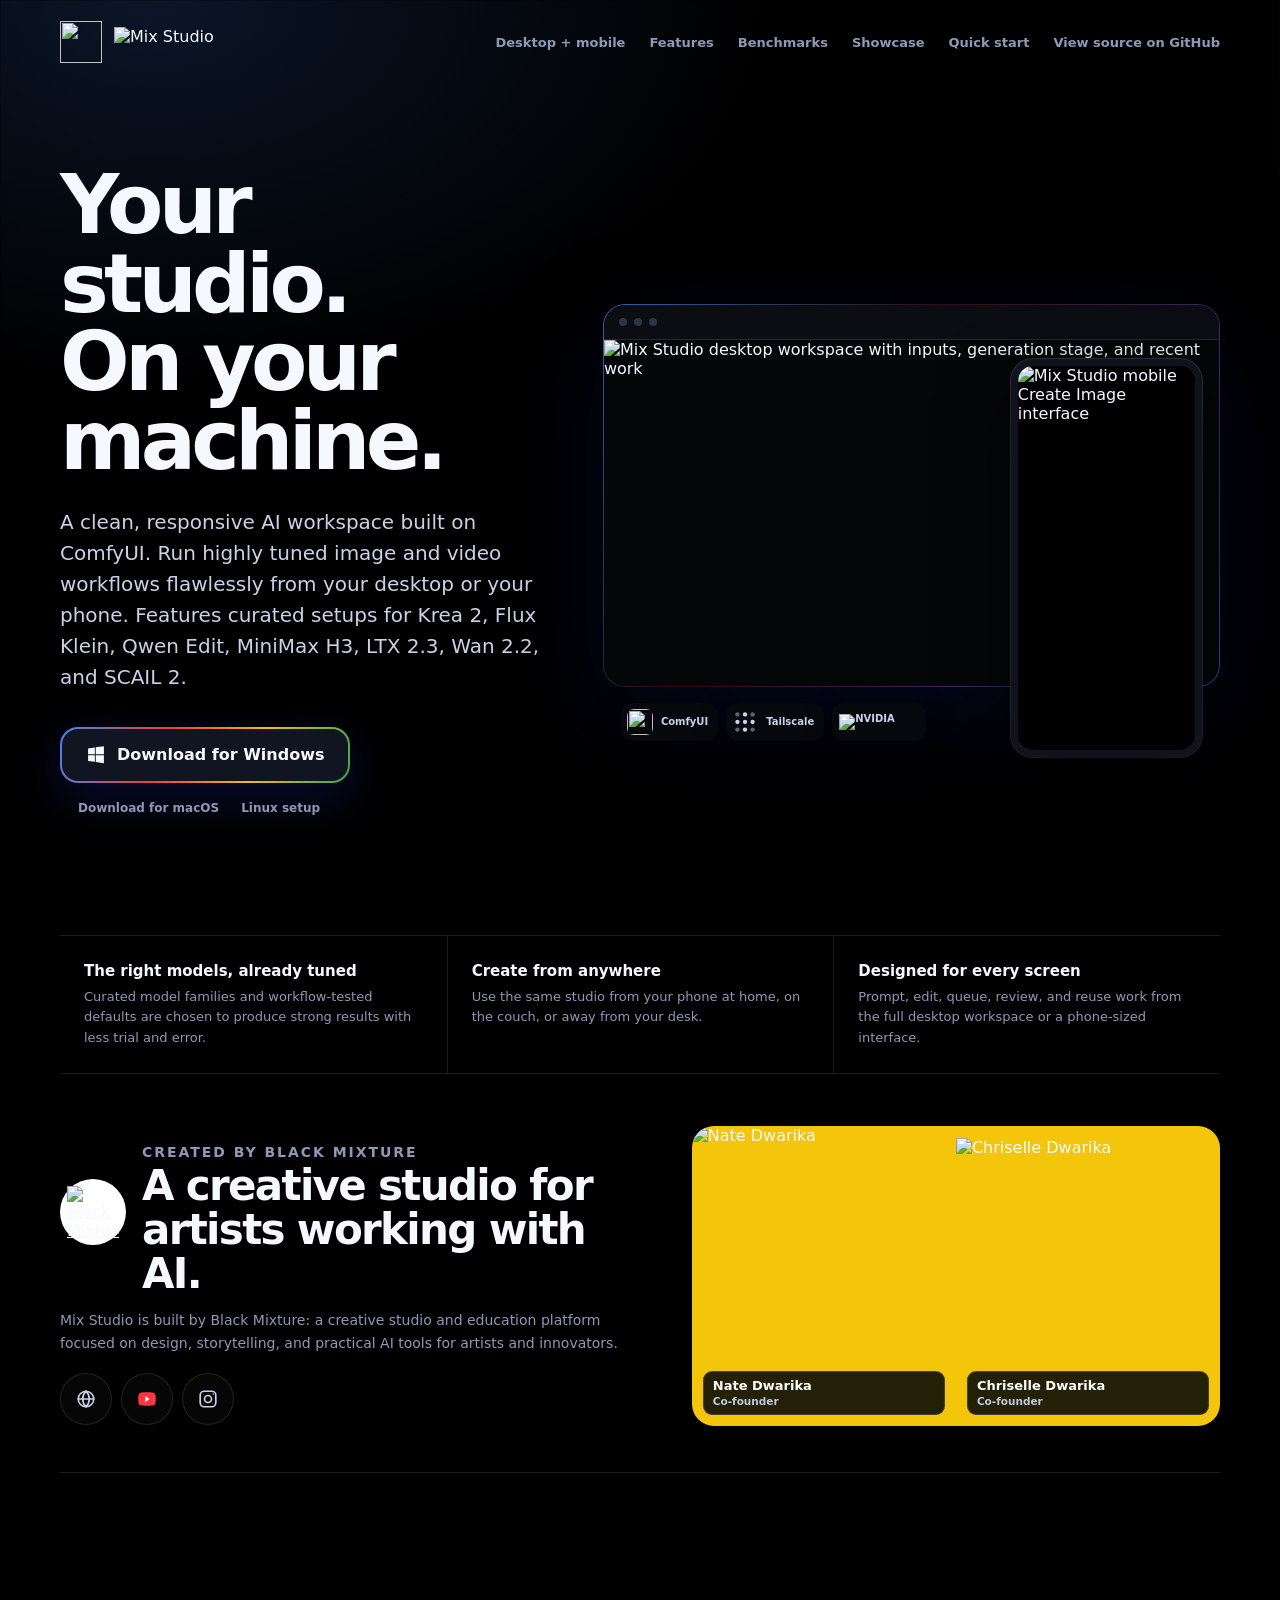
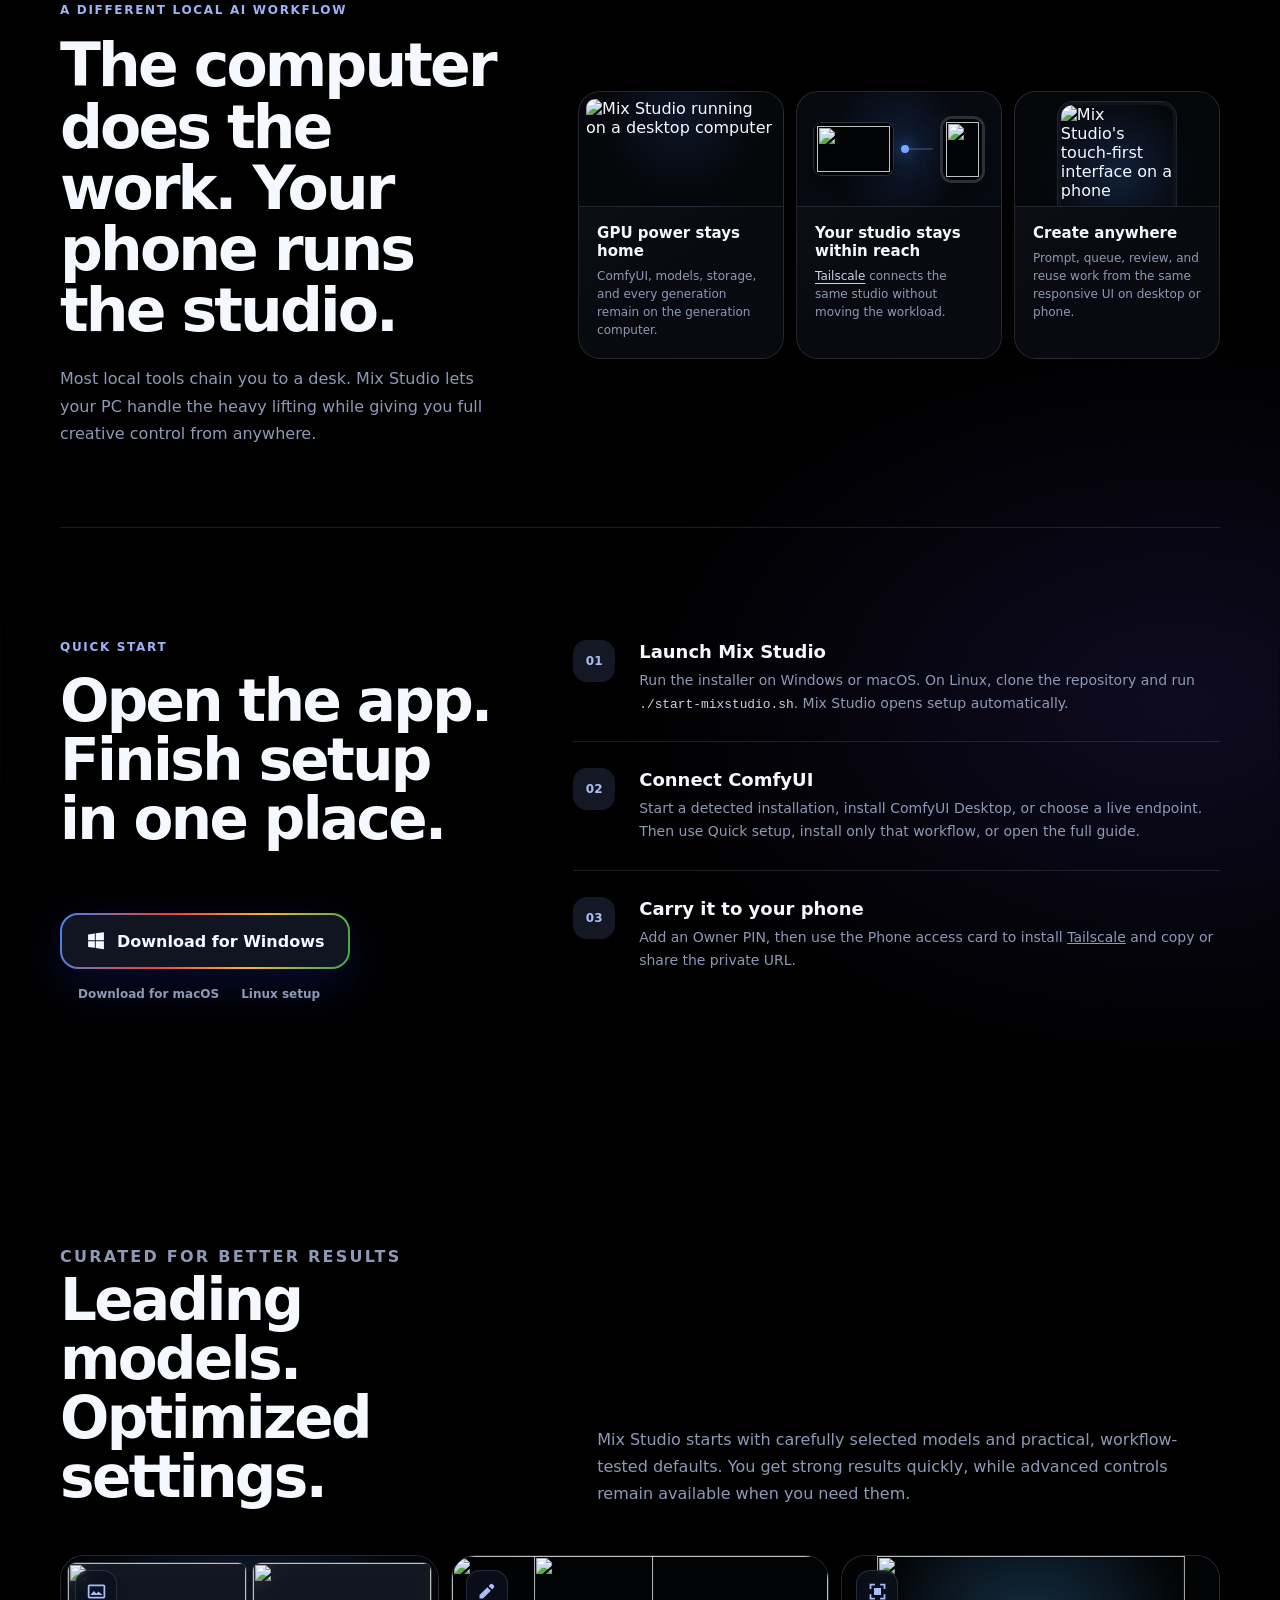
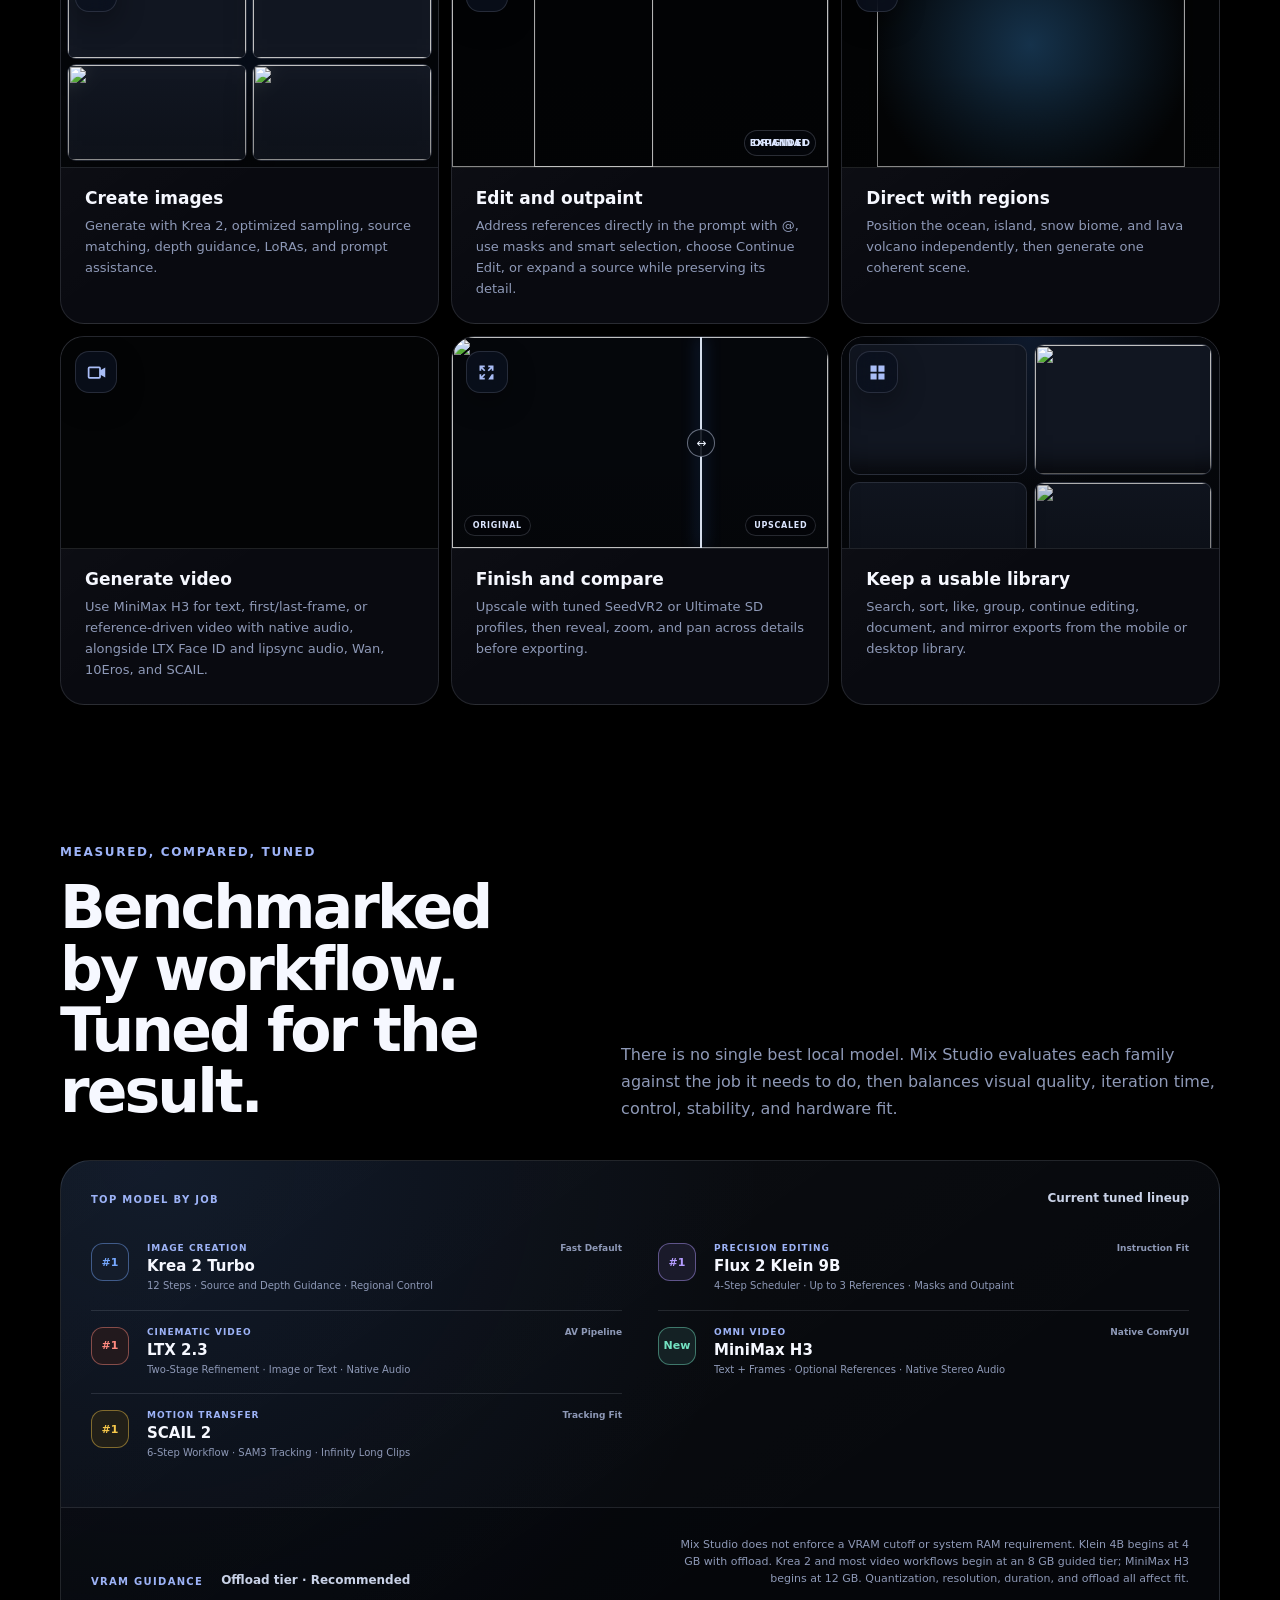
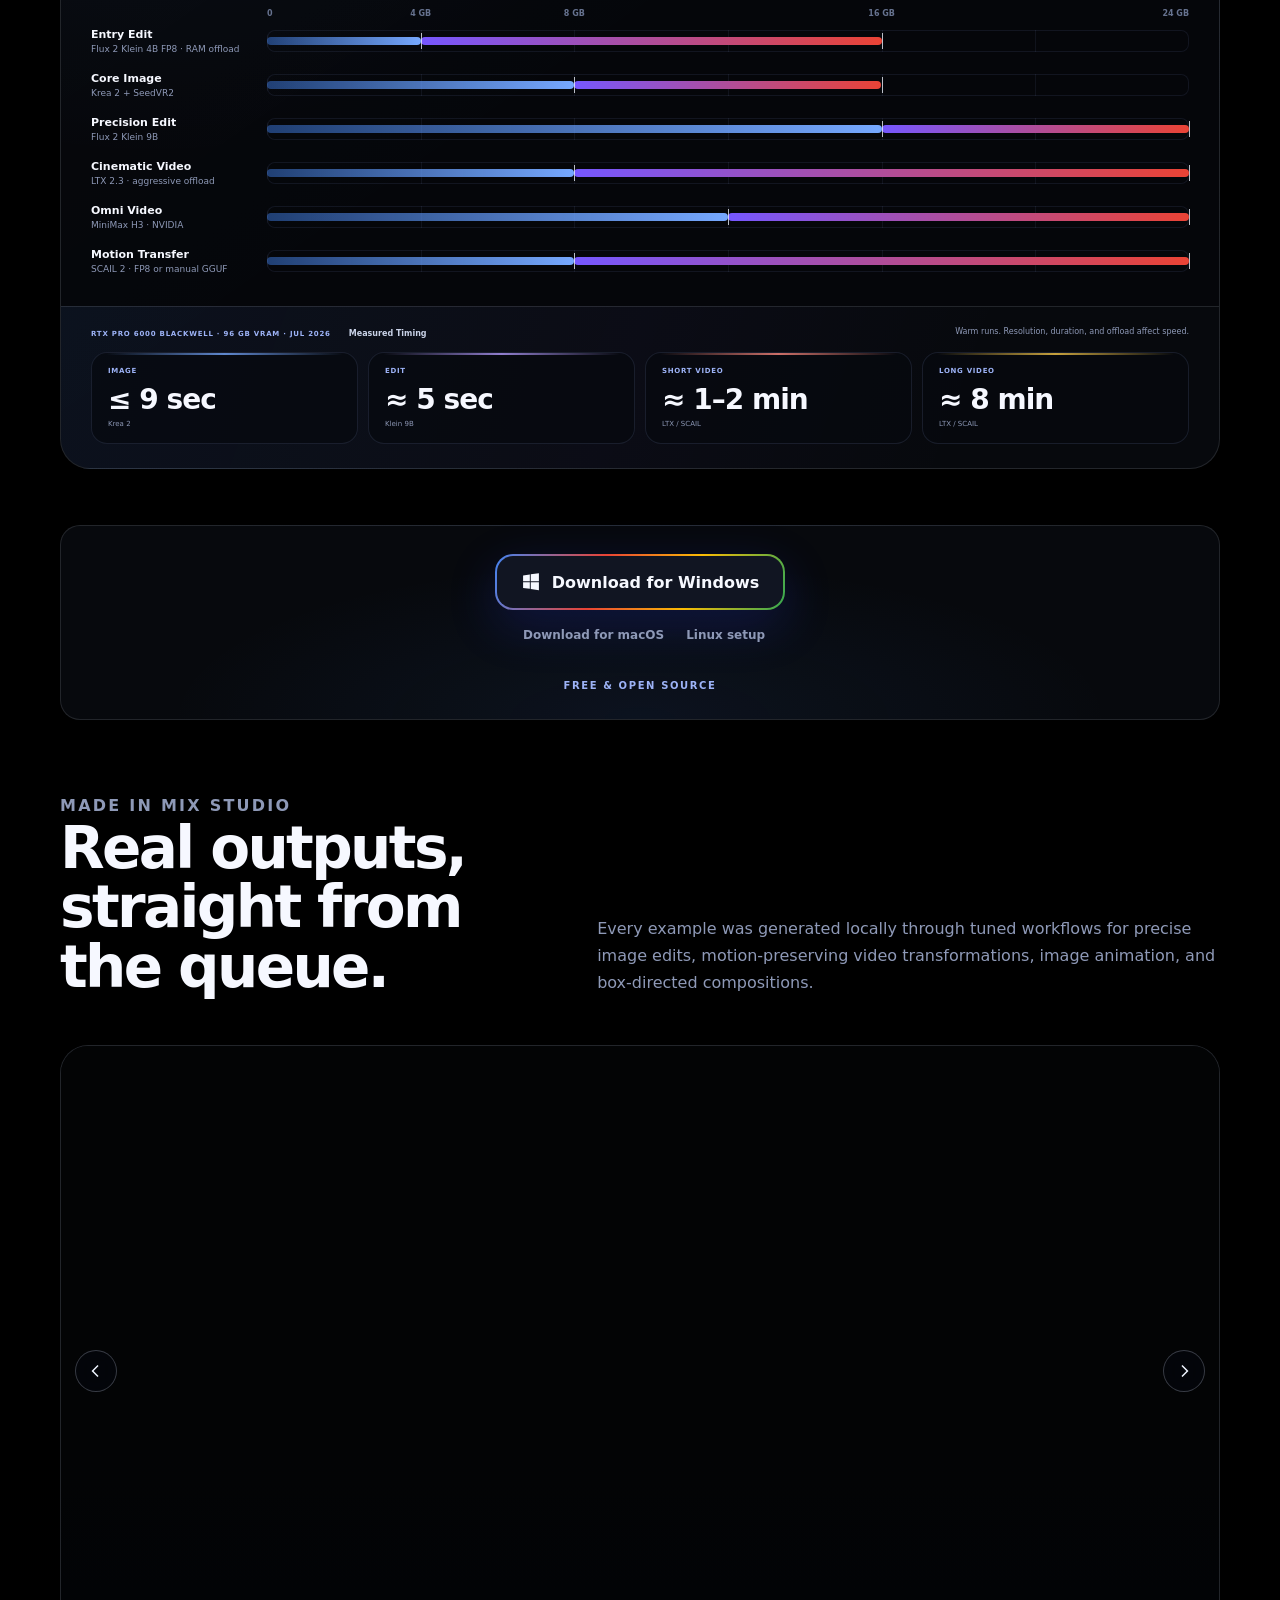
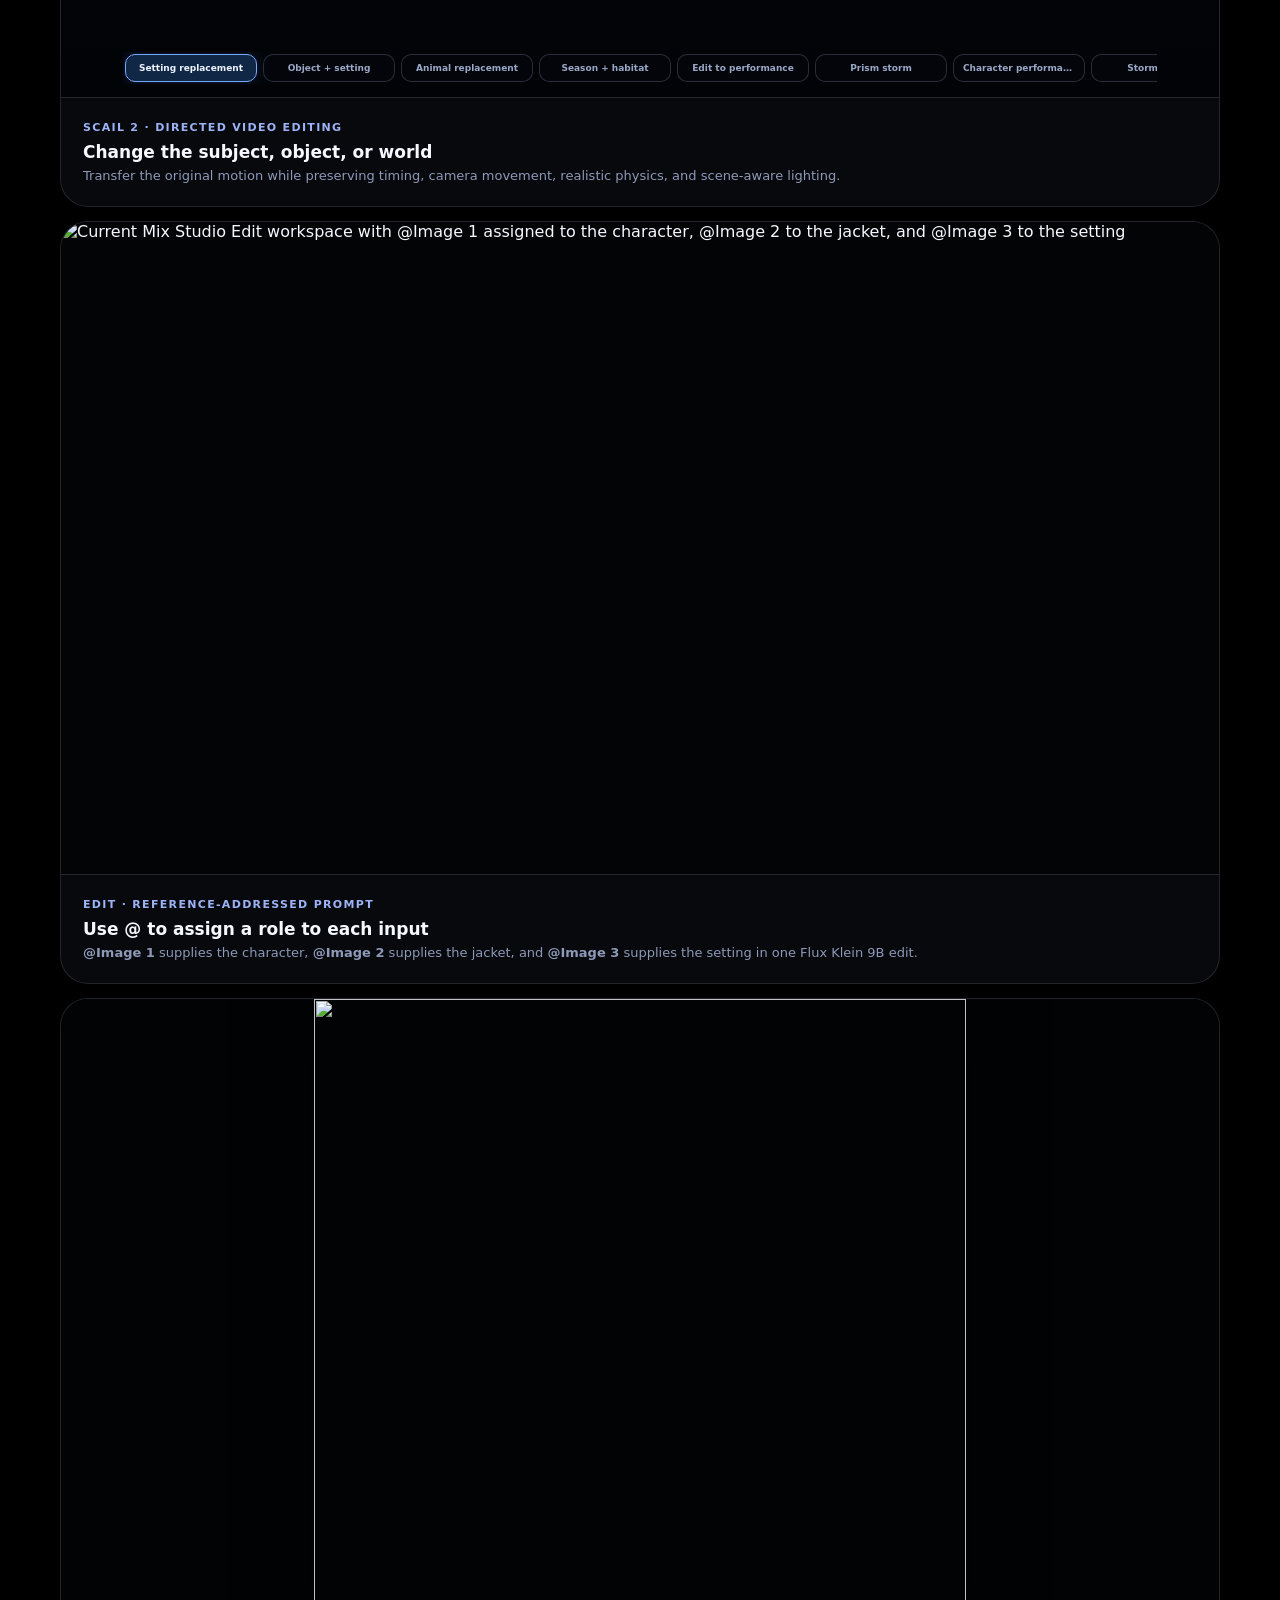
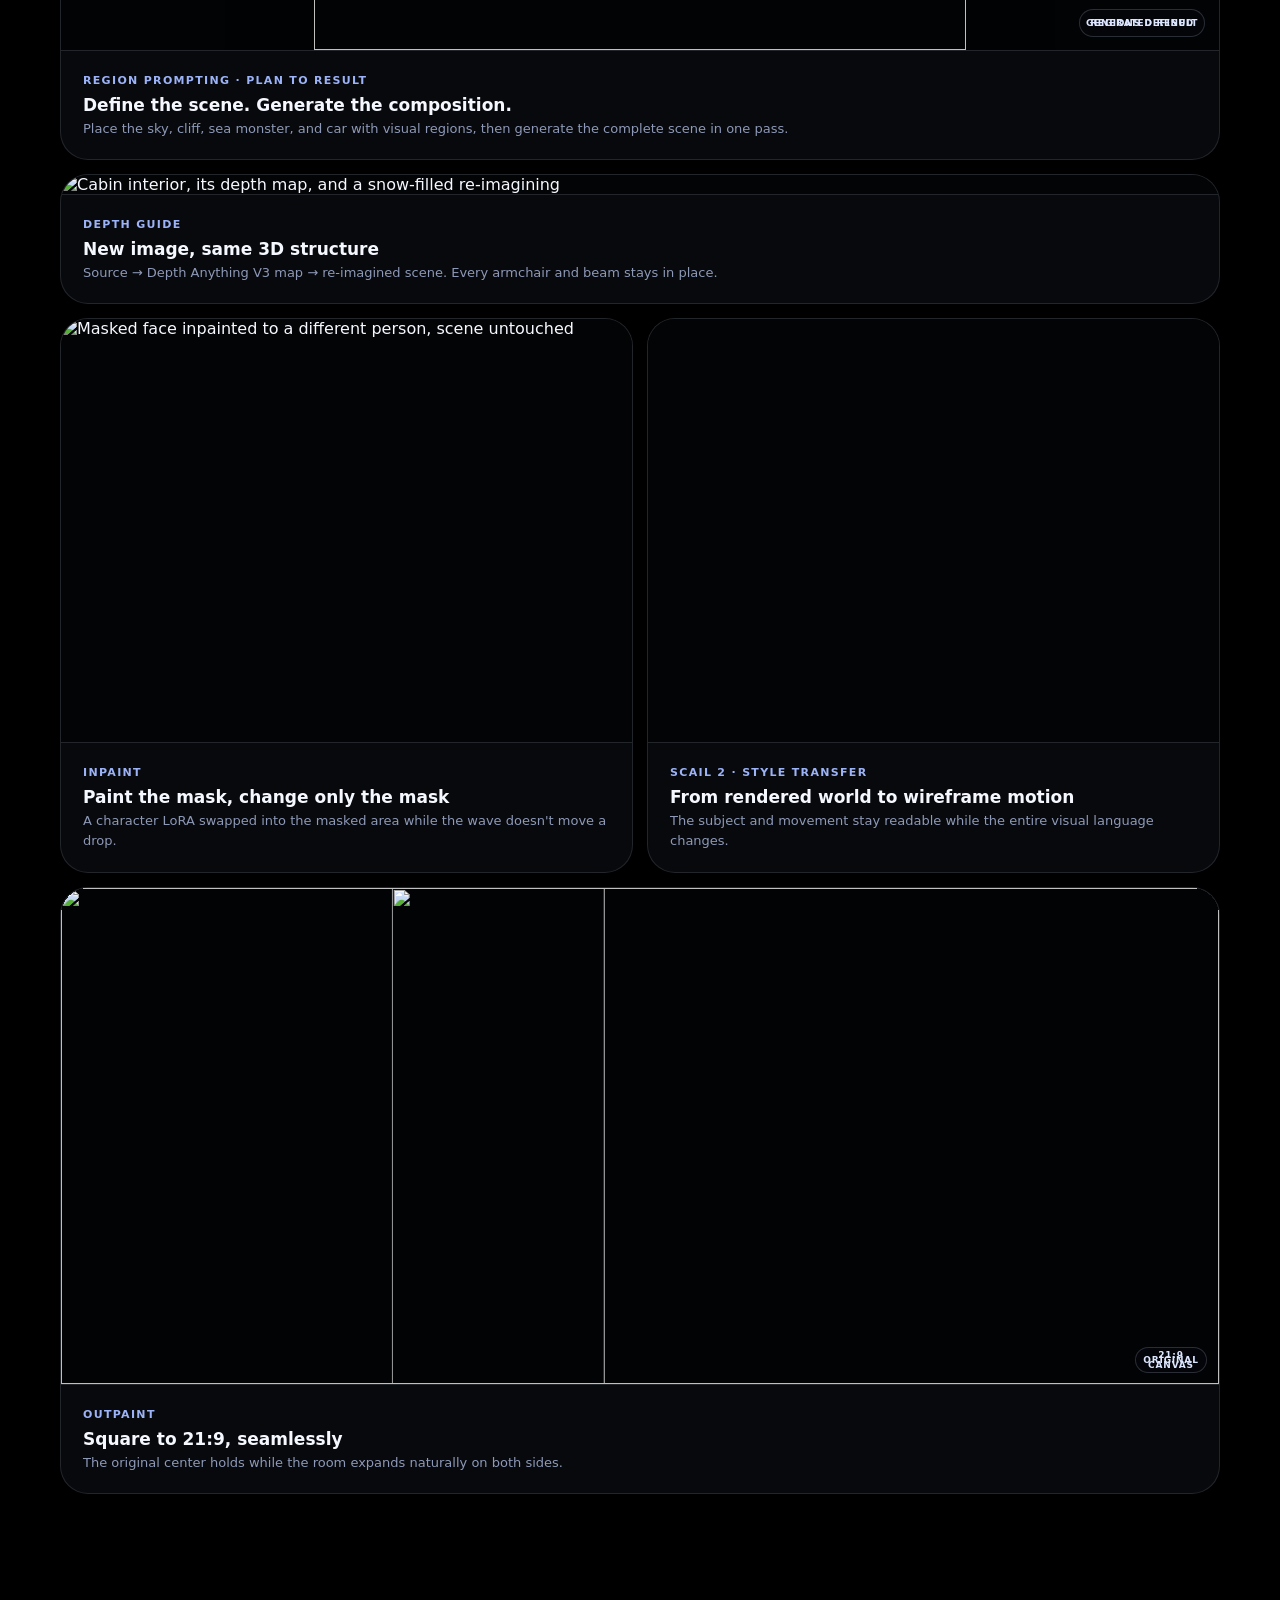
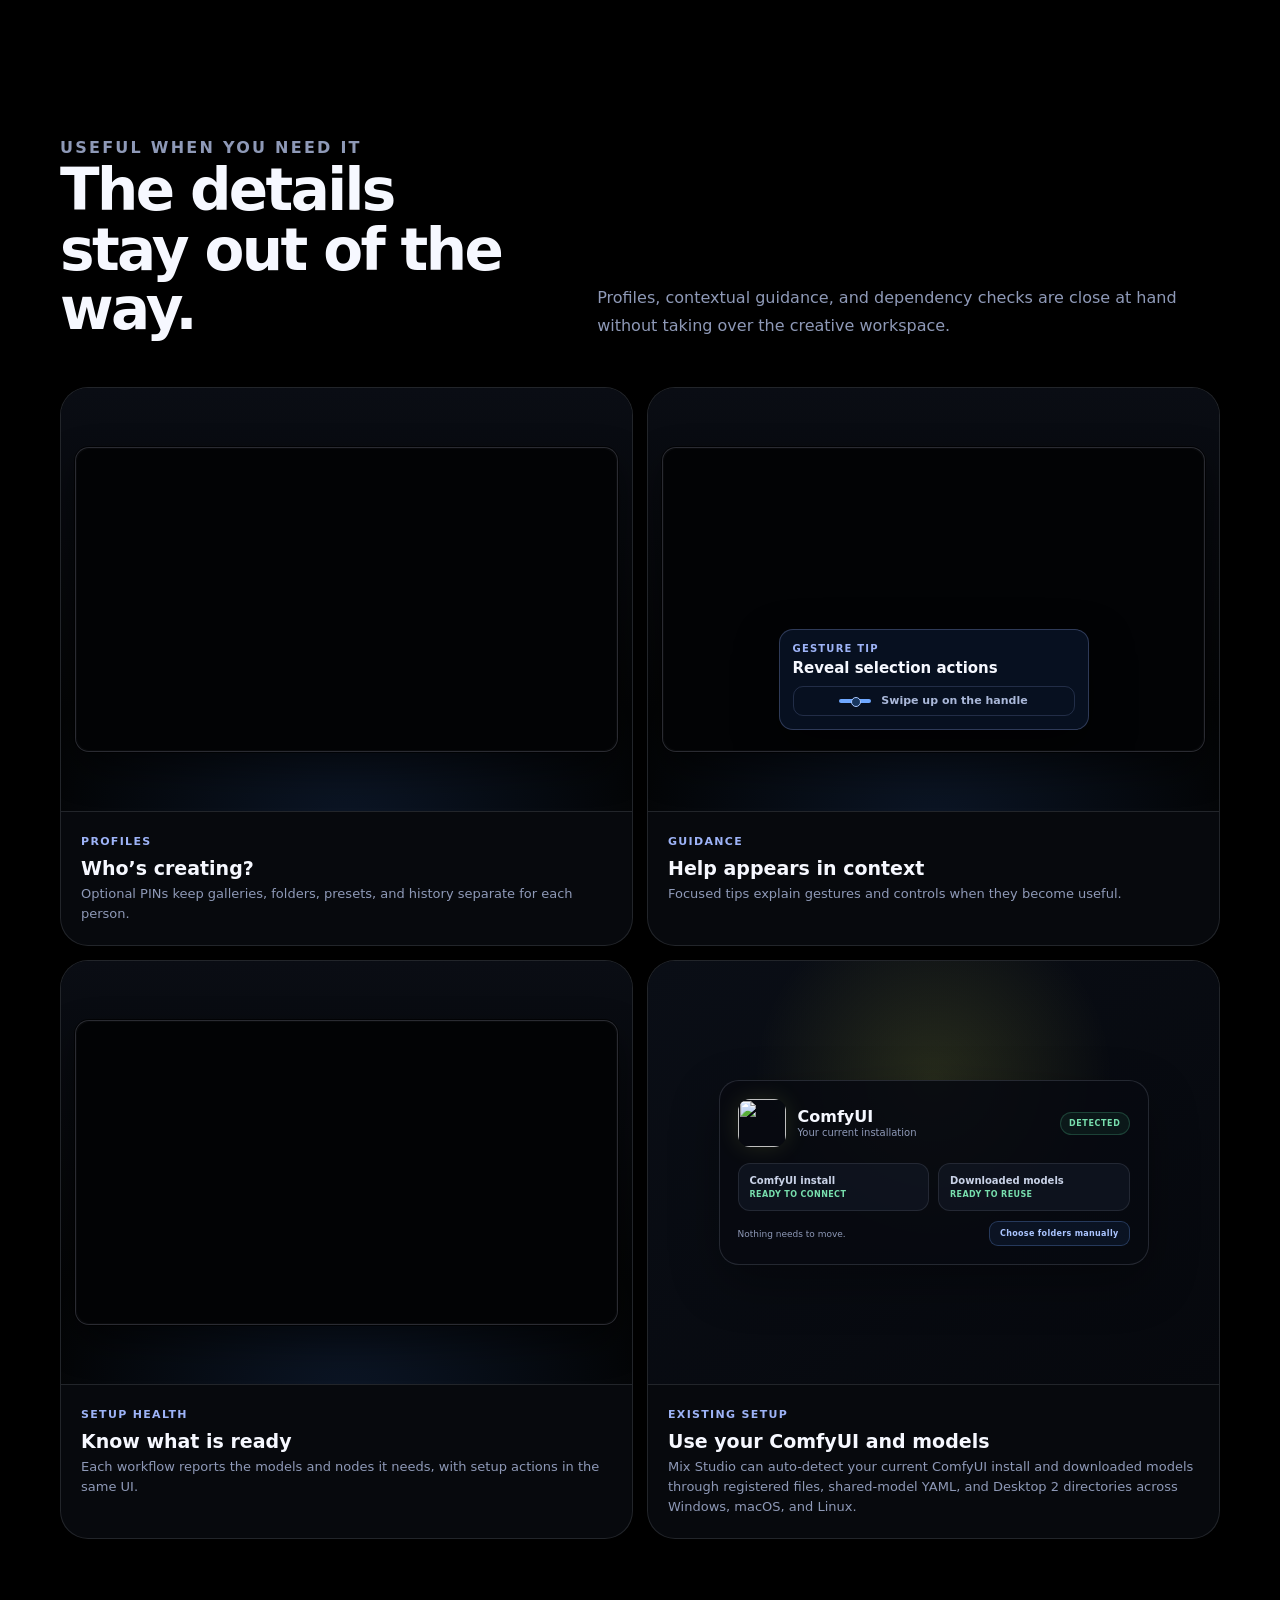
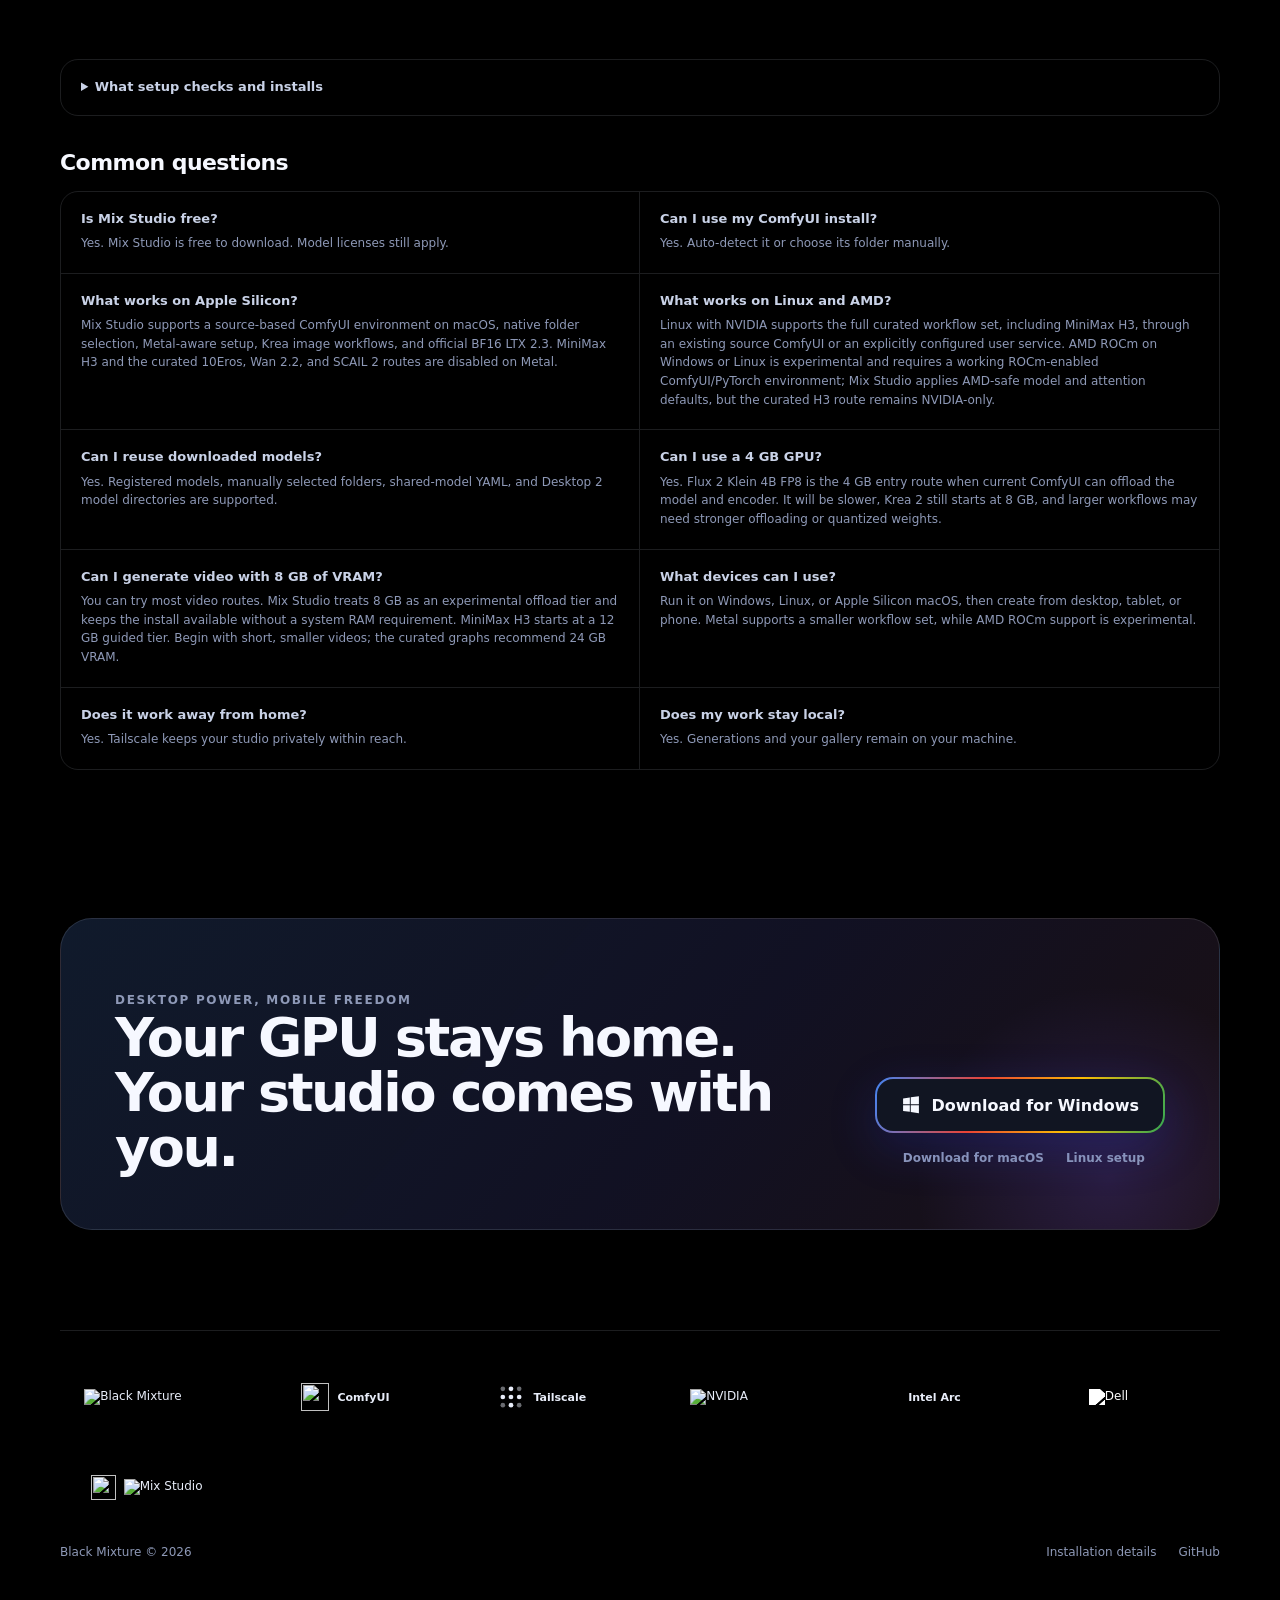
==== docs/download/index.html @ b3966b0a "Fix SeedVR2 device handling for Intel Arc, VRAM detection, and hardware-agnostic docs - SeedVR2: omi" ====
<!doctype html>
<html lang="en">
<head>
  <meta charset="utf-8" />
  <meta name="viewport" content="width=device-width, initial-scale=1" />
  <meta name="theme-color" content="#000000" />
  <meta name="description" content="A clean, responsive AI workspace built on ComfyUI. Run highly tuned image and video workflows flawlessly from your desktop or your phone. Features curated setups for Krea 2, Flux Klein, Qwen Edit, MiniMax H3, LTX 2.3, Wan 2.2, and SCAIL 2." />
  <title>Mix Studio | Responsive AI workspace for ComfyUI</title>
  <link rel="icon" href="./mix-studio-logo.svg" type="image/svg+xml" />
  <style>
    :root {
      color-scheme: dark;
      --ink: #f6f8ff;
      --soft: #c9d2e7;
      --muted: #8e99b7;
      --line: rgba(226,232,255,.12);
      --panel: rgba(10,12,18,.9);
      --blue: #4285f4;
      --violet: #7657ff;
      --red: #ea4335;
      --yellow: #fbbc04;
      --green: #34a853;
      --radius: 24px;
    }
    * { box-sizing: border-box; }
    html { min-height: 100%; background: #000; scroll-behavior: smooth; }
    body {
      min-height: 100vh;
      margin: 0;
      color: var(--ink);
      font-family: Inter, ui-sans-serif, system-ui, -apple-system, BlinkMacSystemFont, "Segoe UI", sans-serif;
      background:
        radial-gradient(900px 560px at 12% 0%, rgba(66,133,244,.16), transparent 68%),
        radial-gradient(780px 520px at 92% 18%, rgba(109,85,255,.13), transparent 72%),
        #000;
    }
    a { color: inherit; }
    img { display: block; max-width: 100%; }
    .shell { width: min(1160px, calc(100% - 40px)); margin: 0 auto; }
    .site-header { display: flex; align-items: center; justify-content: space-between; min-height: 84px; gap: 24px; }
    .brand { flex: 0 0 auto; display: flex; align-items: center; gap: 12px; min-width: 0; text-decoration: none; }
    .brand-mark {
      flex: 0 0 auto; width: 42px; height: 42px; padding: 0; border: 0; border-radius: 0;
      background: transparent; box-shadow: none;
    }
    .brand-wordmark { flex: 0 0 150px; width: 150px; height: 30px; }
    .brand-wordmark img { width: 100%; height: 100%; object-fit: contain; object-position: left center; }
    .header-links { min-width: 0; display: flex; align-items: center; justify-content: flex-end; gap: 24px; }
    .header-links a { color: var(--muted); font-size: 13px; font-weight: 750; text-decoration: none; white-space: nowrap; }
    .header-links a:hover, .header-links a:focus-visible { color: var(--ink); }
    .hero { display: grid; grid-template-columns: minmax(0,.88fr) minmax(500px,1.12fr); align-items: center; gap: 58px; padding: 82px 0 110px; }
    .section-kicker { margin: 0 0 18px; color: #9db3f7; font-size: 12px; font-weight: 850; letter-spacing: .14em; text-transform: uppercase; }
    h1 { margin: 0; font-size: clamp(50px, 6.5vw, 82px); line-height: .96; letter-spacing: -.058em; }
    .lede { max-width: 590px; margin: 26px 0 0; color: var(--soft); font-size: clamp(17px, 2vw, 20px); line-height: 1.55; }
    .actions { display: flex; flex-wrap: wrap; align-items: center; gap: 14px; margin-top: 34px; }
    .download {
      min-height: 56px; display: inline-flex; align-items: center; justify-content: center; gap: 11px; padding: 0 24px;
      border: 2px solid transparent; border-radius: 18px;
      background: linear-gradient(#111522,#111522) padding-box,
        linear-gradient(110deg,var(--blue),var(--red) 36%,var(--yellow) 67%,var(--green)) border-box;
      box-shadow: 0 15px 50px rgba(46,67,255,.2); font-weight: 850; text-decoration: none;
      transition: transform 180ms ease, box-shadow 180ms ease;
    }
    .download:hover, .download:focus-visible { transform: translateY(-2px); box-shadow: 0 18px 58px rgba(46,67,255,.3); }
    .download svg { width: 19px; height: 19px; }
    .download .platform-windows { width: 20px; height: 20px; }
    .download-actions { align-items: flex-start; flex-direction: column; gap: 8px; }
    .download-alternatives { display: flex; align-items: center; gap: 2px; margin-left: 8px; }
    .download-secondary { min-height: 34px; display: inline-flex; align-items: center; justify-content: center; padding: 0 10px; border-radius: 10px; color: var(--muted); font-size: 12px; font-weight: 800; text-decoration: none; transition: color 180ms ease, background 180ms ease; }
    .download-secondary:hover { background: rgba(157,179,247,.08); color: var(--ink); }
    .download-secondary:focus-visible { outline: 2px solid #76a8ff; outline-offset: 2px; background: rgba(157,179,247,.08); color: var(--ink); }
    .platform-coming { min-height: 42px; display: inline-flex; align-items: center; justify-content: center; gap: 8px; padding: 0 14px; border: 1px solid var(--line); border-radius: 14px; background: rgba(10,12,18,.72); color: var(--muted); font-size: 11px; font-weight: 750; white-space: nowrap; }
    .platform-coming svg { width: 16px; height: 16px; color: var(--soft); }
    .hero-visual { position: relative; padding: 1px; border-radius: 22px; background: linear-gradient(125deg,rgba(66,133,244,.72),rgba(234,67,53,.2) 38%,rgba(118,87,255,.68)); box-shadow: 0 34px 100px rgba(10,21,74,.36); }
    .window { position: relative; z-index: 1; overflow: hidden; border-radius: 21px; background: #050608; transform-origin: center; }
    .window-bar { display: flex; gap: 7px; padding: 13px 15px; border-bottom: 1px solid var(--line); background: #0b0d12; }
    .window-bar i { width: 8px; height: 8px; border-radius: 50%; background: #303543; }
    .window img { display: block; width: 100%; aspect-ratio: 16 / 9; object-fit: contain; object-position: center; }
    .phone-preview { position: absolute; right: 18px; bottom: -70px; width: 31%; overflow: hidden; border: 7px solid #10131b; border-radius: 22px; background: #000; box-shadow: 0 28px 70px rgba(0,0,0,.72),0 0 0 1px rgba(220,228,255,.2); z-index: 2; transform-origin: center; }
    .phone-preview img { width: 100%; aspect-ratio: .462 / 1; object-fit: cover; object-position: top center; }
    .hero-preview-target { cursor: pointer; touch-action: pan-y; user-select: none; -webkit-user-select: none; transition: right 520ms cubic-bezier(.2,.75,.2,1),bottom 520ms cubic-bezier(.2,.75,.2,1),transform 520ms cubic-bezier(.2,.75,.2,1),opacity 340ms ease,filter 340ms ease,box-shadow 520ms ease; }
    .hero-preview-target img { -webkit-user-drag: none; }
    .hero-preview-target.is-holding { filter: brightness(1.08); }
    .hero-preview-target:focus-visible { outline: 2px solid #76a8ff; outline-offset: 4px; }
    .hero-visual.is-desktop-focused .window { z-index: 4; transform: scale(1.025); box-shadow: 0 28px 70px rgba(0,0,0,.56); }
    .hero-visual.is-desktop-focused .phone-preview { z-index: 5; opacity: .34; filter: blur(1.5px) saturate(.5); transform: translateX(34%) scale(.76); }
    .hero-visual.is-phone-focused .window { opacity: .13; filter: blur(2px) saturate(.45); transform: scale(.96); }
    .hero-visual.is-phone-focused .phone-preview { right: 50%; bottom: 50%; z-index: 4; opacity: 1; filter: none; transform: translate(50%,50%) scale(1.2); box-shadow: 0 36px 90px rgba(0,0,0,.82),0 0 0 1px rgba(220,228,255,.24); }
    .hero-visual.is-phone-focused .phone-preview.is-holding { filter: brightness(1.08); }
    .hero-visual.is-phone-focused .hero-integrations { opacity: 0; pointer-events: none; }
    .hero-integrations { position: absolute; bottom: -54px; left: 18px; z-index: 3; display: flex; align-items: center; gap: 8px; transition: opacity 240ms ease; }
    .hero-integration { min-height: 38px; display: inline-flex; align-items: center; gap: 8px; padding: 5px 10px 5px 6px; border: 0; border-radius: 12px; background: rgba(7,9,14,.9); color: var(--soft); box-shadow: 0 12px 30px rgba(0,0,0,.34); font-size: 10px; font-weight: 800; line-height: 1; backdrop-filter: blur(10px); }
    .hero-integration img, .hero-integration svg { flex: 0 0 auto; width: 26px; height: 26px; }
    .hero-integration img { border-radius: 7px; }
    .hero-integration-nvidia { justify-content: center; padding-inline: 7px; }
    .hero-integration .nvidia-logo { width: 80px; height: auto; border-radius: 0; object-fit: contain; }
    .proof { display: grid; grid-template-columns: repeat(3,1fr); border-block: 1px solid var(--line); }
    .proof-item { padding: 26px 24px; }
    .proof-item + .proof-item { border-left: 1px solid var(--line); }
    .proof-item strong { display: block; margin-bottom: 6px; font-size: 15px; }
    .proof-item span { color: var(--muted); font-size: 13px; line-height: 1.5; }
    .creator-note { position: relative; display: grid; grid-template-columns: minmax(0,1.05fr) minmax(310px,.95fr); gap: 48px; align-items: center; padding: 52px 0 46px; border-bottom: 1px solid var(--line); }
    .creator-spectrum { position: absolute; top: 0; left: 0; width: 100%; height: 7px; object-fit: cover; }
    .creator-intro { min-width: 0; }
    .creator-heading { display: flex; align-items: center; gap: 16px; }
    .creator-logo { flex: 0 0 auto; width: 66px; height: 66px; display: grid; place-items: center; border-radius: 50%; background: #fff; box-shadow: 0 12px 36px rgba(0,0,0,.34); }
    .creator-logo img { width: 52px; height: 52px; object-fit: contain; }
    .creator-note h2 { max-width: 570px; margin: 0; font-size: clamp(26px,3.5vw,42px); line-height: 1.05; letter-spacing: -.04em; }
    .creator-note p { max-width: 610px; margin: 13px 0 0; color: var(--muted); font-size: 14px; line-height: 1.65; }
    .creator-links { display: flex; flex-wrap: wrap; gap: 9px; margin-top: 18px; }
    .creator-links a { width: 52px; height: 52px; display: grid; place-items: center; padding: 0; border: 1px solid var(--line); border-radius: 50%; background: rgba(255,255,255,.025); color: var(--soft); text-decoration: none; transition: transform 180ms ease, background 180ms ease, border-color 180ms ease, color 180ms ease; }
    .creator-links svg { width: 22px; height: 22px; fill: none; stroke: currentColor; stroke-width: 1.8; stroke-linecap: round; stroke-linejoin: round; }
    .creator-links .creator-youtube { fill: #ff3542; stroke: none; }
    .creator-links .creator-youtube path:last-child { fill: #fff; }
    .creator-links a:hover, .creator-links a:focus-visible { border-color: rgba(157,179,247,.55); background: rgba(66,133,244,.12); color: #fff; transform: translateY(-2px); }
    .creator-founders { position: relative; display: grid; grid-template-columns: repeat(2,minmax(0,1fr)); gap: 0; align-items: end; padding: 0; overflow: hidden; border-radius: 22px; background: #f3c60c; }
    .creator-founder { position: relative; min-width: 0; margin: 0; overflow: visible; aspect-ratio: .88 / 1; border: 0; border-radius: 0; background: transparent; isolation: isolate; }
    .creator-founder img { position: absolute; inset: auto 0 0; width: 100%; height: 100%; display: block; object-fit: contain; object-position: center bottom; transform: none; }
    .creator-founder:nth-child(2) img { height: 96.25%; }
    .creator-founder figcaption { position: absolute; z-index: 1; right: clamp(6px,1.2vw,11px); bottom: clamp(6px,1.2vw,11px); left: clamp(6px,1.2vw,11px); display: grid; gap: 2px; min-width: 0; padding: 7px 9px; border: 1px solid rgba(255,255,255,.16); border-radius: 9px; background: rgba(3,5,9,.86); color: #fff; font-size: clamp(10px,1.35vw,13px); font-weight: 850; line-height: 1.12; white-space: normal; backdrop-filter: blur(9px); }
    .creator-founder figcaption small { display: block; margin: 0; color: #bec9dd; font-size: clamp(8.5px,1.05vw,10.5px); font-weight: 750; line-height: 1.15; }
    .mobile-story { display: grid; grid-template-columns: .82fr 1.18fr; gap: 72px; align-items: center; padding: 130px 0 80px; }
    .mobile-story h2 { margin: 0; max-width: 520px; font-size: clamp(38px,5vw,60px); line-height: 1.02; letter-spacing: -.048em; }
    .mobile-story-copy > p:last-child { margin: 24px 0 0; color: var(--muted); font-size: 16px; line-height: 1.7; }
    .control-flow { display: grid; grid-template-columns: repeat(3,minmax(0,1fr)); gap: 12px; align-items: stretch; }
    .flow-node { min-width: 0; overflow: hidden; border: 1px solid var(--line); border-radius: 22px; background: linear-gradient(145deg,rgba(255,255,255,.035),transparent 60%),var(--panel); }
    .flow-media { position: relative; overflow: hidden; aspect-ratio: 16 / 9; border-bottom: 1px solid var(--line); background: #05070b; }
    .flow-media > img { width: 100%; height: 100%; display: block; object-fit: cover; }
    .flow-desktop { padding: 7px; background: radial-gradient(circle at 50% 20%,rgba(66,133,244,.12),transparent 58%),#05070b; }
    .flow-desktop > img { object-fit: contain; border-radius: 9px; }
    .flow-phone { display: grid; place-items: end center; padding-top: 5px; background: radial-gradient(circle at 50% 70%,rgba(66,133,244,.2),transparent 60%),#05070b; }
    .flow-phone > img { width: auto; height: calc(100% - 5px); max-width: 58%; object-fit: cover; object-position: top center; border: 3px solid #10131b; border-bottom: 0; border-radius: 15px 15px 0 0; box-shadow: 0 14px 28px rgba(0,0,0,.58),0 0 0 1px rgba(220,228,255,.16); }
    .flow-link { display: grid; grid-template-columns: 1fr 32px .56fr; gap: 7px; align-items: center; padding: 16px; background: radial-gradient(circle at 50% 50%,rgba(66,133,244,.18),transparent 58%),#070a11; }
    .flow-device { position: relative; overflow: hidden; height: 66%; border: 1px solid rgba(220,228,255,.2); border-radius: 9px; background: #020305; box-shadow: 0 12px 26px rgba(0,0,0,.38); }
    .flow-device img { width: 100%; height: 100%; padding: 3px; object-fit: contain; background: #020305; }
    .flow-device.desktop img { object-position: center; }
    .flow-device.phone { height: 82%; border-width: 3px; border-radius: 12px; }
    .flow-device.phone img { object-position: top center; }
    .flow-signal { position: relative; height: 2px; overflow: visible; border-radius: 999px; background: rgba(157,179,247,.23); }
    .flow-signal::after { content: ""; position: absolute; top: -3px; left: 0; width: 8px; height: 8px; border-radius: 50%; background: #76a8ff; box-shadow: 0 0 16px #4285f4; animation: signal-travel 2.2s ease-in-out infinite; }
    @keyframes signal-travel { 0%,10% { opacity: .25; transform: translateX(0); } 50% { opacity: 1; } 90%,100% { opacity: .25; transform: translateX(24px); } }
    .flow-copy { padding: 17px 18px 19px; }
    .flow-node strong { display: block; font-size: 15px; }
    .flow-node span { display: block; margin-top: 7px; color: var(--muted); font-size: 12px; line-height: 1.5; }
    .flow-node a { color: var(--soft); text-underline-offset: 3px; }
    .section { padding: 120px 0; }
    .section-head { display: grid; grid-template-columns: .75fr 1fr; gap: 70px; align-items: end; margin-bottom: 48px; }
    .section-head h2, .quick-copy h2, .closing h2 { margin: 0; font-size: clamp(36px, 5vw, 58px); line-height: 1.02; letter-spacing: -.045em; }
    .section-head p { margin: 0; color: var(--muted); font-size: 16px; line-height: 1.7; }
    .feature-grid { display: grid; grid-template-columns: repeat(3,1fr); gap: 12px; }
    .feature { min-height: 0; overflow: hidden; display: flex; flex-direction: column; border: 1px solid var(--line); border-radius: var(--radius); background: linear-gradient(145deg,rgba(255,255,255,.035),transparent 58%),var(--panel); }
    .feature-media { --media-scale: 1; --media-origin: 50% 50%; position: relative; overflow: hidden; aspect-ratio: 16 / 9; border-bottom: 1px solid var(--line); background: #030405; }
    .feature-media::after { content: ""; position: absolute; inset: 0; background: linear-gradient(180deg,transparent 55%,rgba(3,4,5,.3)); pointer-events: none; }
    .feature-media > img, .feature-media > video { width: 100%; height: 100%; display: block; object-fit: cover; transform: scale(var(--media-scale)); transform-origin: var(--media-origin); transition: transform 500ms ease; }
    .feature:hover .feature-media > img, .feature:hover .feature-media > video { transform: scale(calc(var(--media-scale) + .035)); }
    .feature-create { background: #05070b; }
    .feature-region { --media-scale: 1.02; --media-origin: 50% 50%; background: radial-gradient(circle at 50% 42%,#15324b,#030405 72%); }
    .feature-region .feature-icon { right: 14px; left: auto; }
    .feature-region-demo { position: absolute; inset: 0; isolation: isolate; }
    .feature-region-back { position: absolute; inset: -10%; width: 120%; height: 120%; object-fit: cover; filter: blur(20px) brightness(.34) saturate(.82); transform: scale(1.04); }
    .feature-region-canvas { position: absolute; inset-block: 0; left: 50%; z-index: 1; width: auto; height: 100%; aspect-ratio: 1216 / 832; overflow: hidden; box-shadow: 0 0 38px rgba(0,0,0,.58); transform: translateX(-50%); }
    .feature-region-canvas > img { width: 100%; height: 100%; display: block; object-fit: contain; animation: feature-region-art 12s ease-in-out infinite; }
    .feature-region-box { --region-color: #76a8ff; position: absolute; z-index: 3; border: 1.5px solid var(--region-color); background: color-mix(in srgb,var(--region-color) 9%,transparent); box-shadow: inset 0 0 18px color-mix(in srgb,var(--region-color) 12%,transparent),0 0 10px color-mix(in srgb,var(--region-color) 24%,transparent); opacity: 0; pointer-events: none; }
    .feature-region-box span { position: absolute; top: 5px; left: 5px; padding: 3px 5px; border-radius: 5px; background: var(--region-color); color: #07101e; font-size: 7px; font-weight: 900; letter-spacing: .045em; line-height: 1; text-transform: uppercase; white-space: nowrap; }
    .feature-region-box.ocean { --region-color: #46b4e6; inset: 0; z-index: 1; animation: feature-region-ocean 12s ease-in-out infinite; }
    .feature-region-box.ocean span { top: auto; bottom: 5px; }
    .feature-region-box.island { --region-color: #e68246; top: 19.4882%; left: 18.2707%; z-index: 4; width: 60.3255%; height: 59.0972%; background: transparent; animation: feature-region-island 12s ease-in-out infinite; }
    .feature-region-box.island span { top: auto; bottom: 5px; left: 50%; transform: translateX(-50%); }
    .feature-region-box.snow { --region-color: #82e646; top: 11.9862%; left: 9.7753%; width: 37.0851%; height: 75.1796%; animation: feature-region-snow 12s ease-in-out infinite; }
    .feature-region-box.volcano { --region-color: #e646b4; top: 11.2161%; left: 46.7877%; width: 36.8112%; height: 76.0552%; animation: feature-region-volcano 12s ease-in-out infinite; }
    .feature-region-box.volcano span { right: 5px; left: auto; }
    @keyframes feature-region-art { 0%,61%,100% { filter: brightness(.58) saturate(.82); } 70%,92% { filter: brightness(1) saturate(1); } }
    @keyframes feature-region-ocean { 0%,4% { opacity: 0; transform: scale(.99); } 8%,61% { opacity: 1; transform: scale(1); } 70%,100% { opacity: 0; transform: scale(1); } }
    @keyframes feature-region-island { 0%,12% { opacity: 0; transform: scale(.985); } 16%,61% { opacity: 1; transform: scale(1); } 70%,100% { opacity: 0; transform: scale(1); } }
    @keyframes feature-region-snow { 0%,20% { opacity: 0; transform: scale(.985); } 24%,61% { opacity: 1; transform: scale(1); } 70%,100% { opacity: 0; transform: scale(1); } }
    @keyframes feature-region-volcano { 0%,28% { opacity: 0; transform: scale(.985); } 32%,61% { opacity: 1; transform: scale(1); } 70%,100% { opacity: 0; transform: scale(1); } }
    .feature-video { --media-scale: 1.04; --media-origin: 50% 50%; }
    .feature-compare { background: #05070b; }
    .feature-library { background: #05070b; }
    .create-gallery { position: absolute; inset: 0; display: grid; grid-template-columns: repeat(2,minmax(0,1fr)); grid-template-rows: repeat(2,minmax(0,1fr)); gap: 5px; padding: 6px; isolation: isolate; background: radial-gradient(circle at 50% 20%,rgba(66,133,244,.15),transparent 62%),#05070b; }
    .create-tile { position: relative; min-width: 0; overflow: hidden; border: 1px solid rgba(220,228,255,.14); border-radius: 9px; background: #111621; box-shadow: 0 12px 28px rgba(0,0,0,.32); transform-origin: var(--tile-origin); animation: create-gallery-stage 20s cubic-bezier(.65,0,.35,1) infinite; }
    .create-tile:nth-child(1) { --tile-origin: top left; animation-delay: 0s; }
    .create-tile:nth-child(2) { --tile-origin: top right; animation-delay: -15s; }
    .create-tile:nth-child(3) { --tile-origin: bottom left; animation-delay: -10s; }
    .create-tile:nth-child(4) { --tile-origin: bottom right; animation-delay: -5s; }
    .create-tile img { position: absolute; inset: 0; width: 100%; height: 100%; display: block; }
    .create-tile .create-back { object-fit: cover; filter: blur(10px) brightness(.5) saturate(.8); transform: scale(1.12); }
    .create-tile .create-front { z-index: 1; object-fit: contain; }
    @keyframes create-gallery-stage {
      0%,12% { z-index: 8; border-radius: 5px; filter: brightness(1); transform: scale(2.04); }
      16% { z-index: 8; border-radius: 9px; filter: brightness(1); transform: scale(1); }
      16.1%,95% { z-index: 1; filter: brightness(.7) saturate(.84); transform: scale(1); }
      96% { z-index: 8; border-radius: 9px; filter: brightness(1); transform: scale(1); }
      100% { z-index: 8; border-radius: 5px; filter: brightness(1); transform: scale(2.04); }
    }
    .upscale-demo { position: absolute; inset: 0; overflow: hidden; background: #05070b; }
    .upscale-demo > img, .upscale-after > img { position: absolute; inset: 0; width: 100%; height: 100%; max-width: none; display: block; object-fit: cover; object-position: 54% 49%; animation: upscale-zoom 10s ease-in-out infinite; }
    .upscale-after { position: absolute; inset: 0; z-index: 1; overflow: hidden; clip-path: inset(0 34% 0 0); animation: upscale-reveal 10s ease-in-out infinite; }
    .upscale-divider { position: absolute; top: 0; bottom: 0; left: 66%; z-index: 3; width: 2px; background: rgba(232,240,255,.92); box-shadow: 0 0 16px rgba(66,133,244,.75); animation: upscale-divider 10s ease-in-out infinite; }
    .upscale-divider::after { content: "↔"; position: absolute; top: 50%; left: 50%; width: 26px; height: 26px; display: grid; place-items: center; border: 1px solid rgba(220,228,255,.45); border-radius: 50%; background: rgba(7,12,20,.88); color: #eef4ff; font-size: 12px; font-style: normal; transform: translate(-50%,-50%); }
    .upscale-label { position: absolute; bottom: 12px; z-index: 4; padding: 5px 8px; border: 1px solid rgba(220,228,255,.16); border-radius: 999px; background: rgba(3,5,9,.72); color: #dce6ff; font-size: 8px; font-weight: 850; letter-spacing: .09em; text-transform: uppercase; backdrop-filter: blur(8px); }
    .upscale-label.before { left: 12px; }
    .upscale-label.after { right: 12px; }
    @keyframes upscale-zoom { 0%,12%,100% { transform: scale(1.04); } 36%,76% { transform: scale(1.72); } 90% { transform: scale(1.18); } }
    @keyframes upscale-reveal { 0%,12%,100% { clip-path: inset(0 68% 0 0); } 36% { clip-path: inset(0 56% 0 0); } 76%,90% { clip-path: inset(0 24% 0 0); } }
    @keyframes upscale-divider { 0%,12%,100% { left: 32%; } 36% { left: 44%; } 76%,90% { left: 76%; } }
    .outpaint-sequence { position: absolute; inset: 0; overflow: hidden; background: #020305; }
    .outpaint-sequence.is-wide { position: relative; inset: auto; aspect-ratio: 1600 / 686; }
    .outpaint-result, .outpaint-source { position: absolute; inset: 0; width: 100%; height: 100%; max-width: none; display: block; object-fit: cover; }
    .outpaint-result { animation: outpaint-result 8s ease-in-out infinite; }
    .outpaint-source { left: 50%; width: 56.25%; z-index: 1; transform: translateX(-50%); animation: outpaint-source 8s ease-in-out infinite; }
    .outpaint-sequence.is-wide .outpaint-source { width: 42.875%; }
    .outpaint-sequence::before { content: ""; position: absolute; inset: 0; z-index: 2; border-inline: 1px solid rgba(157,179,247,.35); pointer-events: none; clip-path: inset(0 21.44%); animation: outpaint-frame 8s ease-in-out infinite; }
    .outpaint-sequence:not(.is-wide)::before { clip-path: inset(0 21.875%); }
    .outpaint-status { position: absolute; right: 12px; bottom: 11px; z-index: 3; min-width: 72px; min-height: 26px; padding: 6px 9px; border: 1px solid rgba(220,228,255,.18); border-radius: 999px; background: rgba(4,7,12,.78); color: #dce6ff; font-size: 9px; font-weight: 850; letter-spacing: .09em; text-align: center; text-transform: uppercase; backdrop-filter: blur(8px); }
    .outpaint-status span { position: absolute; inset: 0; display: grid; place-items: center; }
    .outpaint-status .expanded { animation: status-expanded 8s ease-in-out infinite; }
    .outpaint-status .original { animation: status-original 8s ease-in-out infinite; }
    @keyframes outpaint-result { 0%,24% { filter: brightness(.28) saturate(.75); transform: scale(1.02); } 48%,88% { filter: brightness(1) saturate(1); transform: scale(1); } 100% { filter: brightness(.28) saturate(.75); transform: scale(1.02); } }
    @keyframes outpaint-source { 0%,28% { opacity: 1; } 48%,88% { opacity: 0; } 100% { opacity: 1; } }
    @keyframes outpaint-frame { 0%,32% { opacity: 1; } 52%,88% { opacity: 0; } 100% { opacity: 1; } }
    @keyframes status-original { 0%,32% { opacity: 1; } 48%,88% { opacity: 0; } 100% { opacity: 1; } }
    @keyframes status-expanded { 0%,32% { opacity: 0; } 48%,88% { opacity: 1; } 100% { opacity: 0; } }
    .library-reel { position: absolute; inset: 0; overflow: hidden; padding: 7px; background: radial-gradient(circle at 50% 0,rgba(66,133,244,.14),transparent 55%),#05070b; }
    .library-track { display: grid; grid-template-columns: repeat(2,minmax(0,1fr)); gap: 7px; animation: library-scroll 16s ease-in-out infinite alternate; }
    .library-tile { position: relative; overflow: hidden; aspect-ratio: 1.36 / 1; border: 1px solid rgba(220,228,255,.13); border-radius: 10px; background: #111621; }
    .library-tile img, .library-tile video { width: 100%; height: 100%; display: block; object-fit: cover; }
    .library-tile::after { content: ""; position: absolute; inset: 0; box-shadow: inset 0 -28px 28px -22px rgba(0,0,0,.8); pointer-events: none; }
    @keyframes library-scroll { 0%,8% { transform: translateY(0); } 92%,100% { transform: translateY(-54%); } }
    .feature-icon { width: 42px; height: 42px; display: grid; place-items: center; border: 1px solid rgba(220,228,255,.14); border-radius: 14px; background: rgba(10,17,30,.82); color: #a9bdf6; box-shadow: 0 10px 28px rgba(0,0,0,.32); backdrop-filter: blur(10px); }
    .feature-media .feature-icon { position: absolute; top: 14px; left: 14px; z-index: 2; }
    .feature-icon svg { width: 21px; height: 21px; }
    .feature-copy { padding: 20px 24px 24px; }
    .feature h3 { margin: 0 0 8px; font-size: 17px; }
    .feature p { margin: 0; color: var(--muted); font-size: 13px; line-height: 1.6; }
    .benchmark-section { padding: 20px 0 56px; }
    .benchmark-head { display: grid; grid-template-columns: .82fr 1fr; gap: 70px; align-items: end; margin-bottom: 38px; }
    .benchmark-head h2 { max-width: 640px; margin: 0; font-size: clamp(38px,5vw,60px); line-height: 1.02; letter-spacing: -.048em; }
    .benchmark-head > p { margin: 0; color: var(--muted); font-size: 16px; line-height: 1.7; }
    .benchmark-lab { overflow: hidden; display: grid; grid-template-columns: 1fr; border: 1px solid var(--line); border-radius: 30px; background: radial-gradient(80% 100% at 8% 0,rgba(66,133,244,.11),transparent 66%),linear-gradient(145deg,rgba(255,255,255,.025),transparent 54%),#07090d; }
    .benchmark-rankings { padding: 30px; }
    .benchmark-card-head { display: flex; align-items: end; justify-content: space-between; gap: 18px; }
    .benchmark-card-head span { color: #9db3f7; font-size: 10px; font-weight: 850; letter-spacing: .13em; text-transform: uppercase; }
    .benchmark-card-head strong { color: var(--soft); font-size: 12px; text-align: right; }
    .model-rankings { display: grid; grid-template-columns: repeat(2,minmax(0,1fr)); column-gap: 36px; list-style: none; margin: 22px 0 0; padding: 0; }
    .model-ranking { --rank-accent: #76a8ff; display: grid; grid-template-columns: 42px minmax(0,1fr); gap: 14px; align-items: start; padding: 16px 0; border-top: 1px solid var(--line); opacity: .35; transform: translateX(14px); }
    .model-ranking:nth-child(-n+2) { border-top: 0; }
    .benchmark-section.is-visible .model-ranking { animation: benchmark-rank-in 500ms var(--rank-delay,0s) ease forwards; }
    .rank-one { width: 38px; height: 38px; display: grid; place-items: center; border: 1px solid color-mix(in srgb,var(--rank-accent) 45%,transparent); border-radius: 12px; background: color-mix(in srgb,var(--rank-accent) 10%,#090c12); color: var(--rank-accent); font-size: 11px; font-weight: 900; }
    .rank-task { display: flex; align-items: baseline; justify-content: space-between; gap: 12px; }
    .rank-task span { color: #9db3f7; font-size: 9px; font-weight: 850; letter-spacing: .11em; text-transform: uppercase; }
    .rank-task b { color: var(--muted); font-size: 9px; font-weight: 750; white-space: nowrap; }
    .model-ranking strong { display: block; margin-top: 4px; font-size: 15px; }
    .model-ranking p { margin: 4px 0 0; color: var(--muted); font-size: 10px; line-height: 1.45; }
    .hardware-chart { grid-column: 1 / -1; padding: 28px 30px 32px; border-top: 1px solid var(--line); background: rgba(2,3,5,.32); }
    .hardware-chart-intro, .speed-reference-intro { display: flex; align-items: end; justify-content: space-between; gap: 24px; }
    .hardware-chart-intro > p, .speed-reference-intro > p { max-width: 520px; margin: 0; color: var(--muted); font-size: 11px; line-height: 1.55; text-align: right; }
    .hardware-axis { display: grid; grid-template-columns: 158px minmax(0,1fr); gap: 18px; margin-top: 22px; }
    .hardware-axis-labels { position: relative; height: 11px; color: #66728f; font-size: 8px; font-weight: 750; }
    .hardware-axis-labels span { position: absolute; left: var(--axis-position); transform: translateX(-50%); white-space: nowrap; }
    .hardware-axis-labels span:first-child { transform: none; }
    .hardware-axis-labels span:last-child { transform: translateX(-100%); }
    .hardware-rows { display: grid; gap: 18px; margin-top: 8px; }
    .hardware-row { display: grid; grid-template-columns: 158px minmax(0,1fr); gap: 18px; align-items: center; }
    .hardware-row-label strong { display: block; font-size: 11px; }
    .hardware-row-label span { display: block; margin-top: 3px; color: var(--muted); font-size: 9px; }
    .hardware-track { --minimum: 66.667%; --recommended: 100%; --bar-delay: 0s; position: relative; height: 22px; border-radius: 8px; background: repeating-linear-gradient(90deg,rgba(157,179,247,.08) 0,rgba(157,179,247,.08) 1px,transparent 1px,transparent 16.667%); box-shadow: inset 0 0 0 1px rgba(157,179,247,.09); }
    .hardware-segment { position: absolute; top: 7px; bottom: 7px; border-radius: 999px; transform: scaleX(0); transform-origin: left; }
    .hardware-segment.minimum { left: 0; width: var(--minimum); background: linear-gradient(90deg,rgba(66,133,244,.45),#76a8ff); }
    .hardware-segment.recommended { left: var(--minimum); width: calc(var(--recommended) - var(--minimum)); background: linear-gradient(90deg,#7657ff,#ea4335); }
    .benchmark-section.is-visible .hardware-segment { animation: benchmark-bar-in 800ms var(--bar-delay) cubic-bezier(.25,.8,.25,1) forwards; }
    .hardware-marker { position: absolute; top: 3px; bottom: 3px; width: 1px; background: rgba(242,246,255,.76); }
    .hardware-marker.minimum { left: var(--minimum); }
    .hardware-marker.recommended { left: var(--recommended); }
    .hardware-marker b { position: absolute; top: -16px; color: #a8b4d0; font-size: 8px; font-weight: 800; white-space: nowrap; transform: translateX(-50%); }
    .hardware-marker.recommended b { transform: translateX(-100%); }
    .speed-reference { padding: 20px 30px 24px; border-top: 1px solid var(--line); background: linear-gradient(110deg,rgba(66,133,244,.07),rgba(118,87,255,.035) 48%,transparent 78%); }
    .speed-reference-intro .benchmark-card-head span { font-size: 7px; letter-spacing: .11em; }
    .speed-reference-intro .benchmark-card-head strong { font-size: 8px; }
    .speed-reference-intro > p { max-width: 380px; font-size: 8px; line-height: 1.35; }
    .speed-metrics { display: grid; grid-template-columns: repeat(4,minmax(0,1fr)); gap: 10px; margin-top: 14px; }
    .speed-metric { --metric-accent: #76a8ff; position: relative; overflow: hidden; min-width: 0; padding: 14px 16px; border: 1px solid rgba(157,179,247,.12); border-radius: 16px; background: rgba(6,9,15,.7); opacity: .35; transform: translateY(10px); }
    .speed-metric::before { content: ""; position: absolute; top: 0; right: 14px; left: 14px; height: 2px; border-radius: 999px; background: linear-gradient(90deg,transparent,var(--metric-accent),transparent); opacity: .8; }
    .benchmark-section.is-visible .speed-metric { animation: speed-metric-in 500ms var(--metric-delay,0s) ease forwards; }
    .speed-metric span { display: block; color: #9db3f7; font-size: 7px; font-weight: 850; letter-spacing: .1em; text-transform: uppercase; }
    .speed-metric strong { display: block; margin-top: 8px; font-size: clamp(20px,2.3vw,28px); letter-spacing: -.035em; }
    .speed-metric small { display: block; margin-top: 4px; color: var(--muted); font-size: 7px; line-height: 1.35; }
    @keyframes benchmark-rank-in { to { opacity: 1; transform: translateX(0); } }
    @keyframes benchmark-bar-in { to { transform: scaleX(1); } }
    @keyframes speed-metric-in { to { opacity: 1; transform: translateY(0); } }
    .download-band { display: grid; justify-items: center; gap: 29px; padding: 28px; border: 1px solid var(--line); border-radius: 20px; background: radial-gradient(60% 120% at 50% 100%,rgba(66,133,244,.08),transparent 68%),#07090d; }
    .download-band-actions { display: flex; flex-wrap: wrap; align-items: stretch; justify-content: center; gap: 12px; }
    .download-band-actions.download-actions { align-items: center; gap: 8px; }
    .download-band .download, .download-band .platform-coming { min-width: 248px; }
    .download-band .platform-coming { min-height: 56px; padding-inline: 22px; border-radius: 18px; font-size: 12px; background: rgba(10,12,18,.82); }
    .download-band-tagline { margin: 0; color: #9db3f7; font-size: 10px; font-weight: 850; letter-spacing: .16em; line-height: 1; text-transform: uppercase; }
    #made-in { padding-top: 72px; }
    .showcase { display: grid; grid-template-columns: repeat(2,minmax(0,1fr)); gap: 14px; }
    .shot { overflow: hidden; border: 1px solid var(--line); border-radius: 28px; background: #07090d; }
    .shot-image {
      --focus-scale: 1; --focus-origin: 50% 50%;
      position: relative; display: grid; place-items: center; overflow: hidden; aspect-ratio: 1.7 / 1;
      padding: clamp(10px,1.2vw,14px);
      background: radial-gradient(90% 130% at 50% 108%,rgba(66,133,244,.14),transparent 60%),linear-gradient(180deg,#0a0d14,#030405 76%);
    }
    .focus-window { position: relative; z-index: 1; width: 100%; overflow: hidden; aspect-ratio: 16 / 9; border: 1px solid rgba(220,228,255,.18); border-radius: 14px; background: #020305; box-shadow: 0 16px 36px rgba(0,0,0,.48),0 0 0 1px rgba(0,0,0,.65); }
    .focus-window::after { content: ""; position: absolute; inset: 0; z-index: 3; border-radius: inherit; box-shadow: inset 0 0 0 1px rgba(255,255,255,.025); pointer-events: none; }
    .focus-window > img, .focus-window > video { width: 100%; height: 100%; display: block; object-fit: cover; object-position: center; transform: scale(var(--focus-scale)); transform-origin: var(--focus-origin); }
    .focus-create { --focus-scale: 1.18; --focus-origin: 34% 54%; }
    .focus-edit { --focus-scale: 1.22; --focus-origin: 43% 54%; }
    .focus-region { --focus-scale: 1.27; --focus-origin: 34% 50%; }
    .focus-video { --focus-scale: 1.22; --focus-origin: 35% 52%; }
    .focus-scail { --focus-scale: 1.2; --focus-origin: 34% 52%; }
    .focus-library { --focus-scale: 1.14; --focus-origin: 50% 47%; }
    .focus-compare { --focus-scale: 1.08; --focus-origin: 50% 50%; }
    .focus-region-motion { --focus-scale: 1.1; --focus-origin: 37% 50%; }
    .focus-profiles { --focus-scale: 2.4; --focus-origin: 50% 52%; }
    .focus-guide { --focus-scale: 1.15; --focus-origin: 50% 48%; }
    .shot-motion .focus-window > img { animation: focus-drift 11s ease-in-out infinite alternate; }
    @keyframes focus-drift { from { transform: scale(var(--focus-scale)); } to { transform: scale(calc(var(--focus-scale) + .045)); } }
    .guide-demo > img { filter: brightness(.42) saturate(.72); }
    .guide-card { position: absolute; left: 50%; bottom: 7%; z-index: 2; width: min(76%,310px); padding: clamp(9px,1.2vw,13px); border: 1px solid rgba(157,179,247,.26); border-radius: 14px; background: rgba(8,18,34,.94); box-shadow: 0 18px 42px rgba(0,0,0,.5); transform: translateX(-50%); }
    .guide-card > span { display: block; color: #9db3f7; font-size: clamp(8px,1vw,10px); font-weight: 850; letter-spacing: .12em; text-transform: uppercase; }
    .guide-card strong { display: block; margin-top: 5px; font-size: clamp(11px,1.5vw,15px); }
    .guide-swipe { display: flex; align-items: center; justify-content: center; gap: 10px; min-height: 30px; margin-top: 9px; border: 1px solid rgba(157,179,247,.18); border-radius: 10px; color: #aab8d9; font-size: clamp(9px,1.15vw,11px); font-weight: 750; }
    .guide-swipe i { position: relative; width: 32px; height: 4px; border-radius: 999px; background: #6fa8ff; }
    .guide-swipe i::after { content: ""; position: absolute; left: 12px; top: -2px; width: 8px; height: 8px; border: 1px solid #a9c7ff; border-radius: 50%; background: #17365f; animation: guide-lift 2.2s ease-in-out infinite; }
    @keyframes guide-lift { 0%,20% { opacity: .35; transform: translateY(5px); } 58% { opacity: 1; transform: translateY(-5px); } 100% { opacity: 0; transform: translateY(-5px); } }
    .shot-copy { padding: 22px 24px 24px; border-top: 1px solid var(--line); }
    .shot-copy span { color: #9db3f7; font-size: 11px; font-weight: 850; letter-spacing: .12em; text-transform: uppercase; }
    .shot-copy h3 { margin: 8px 0 5px; font-size: 19px; }
    .shot-copy p { margin: 0; color: var(--muted); font-size: 13px; line-height: 1.55; }
    .gen-grid { display: grid; grid-template-columns: repeat(2,minmax(0,1fr)); gap: 14px; }
    .gen-card { overflow: hidden; border: 1px solid var(--line); border-radius: 28px; background: #07090d; }
    .gen-card video, .gen-card > img { width: 100%; height: auto; display: block; background: #030405; }
    .gen-card.reel video { aspect-ratio: 8 / 7; object-fit: contain; background: radial-gradient(circle at 50% 35%,#11243a,#030405 70%); }
    .gen-card.wide video { aspect-ratio: 16 / 9; object-fit: cover; }
    .gen-card.span-2 { grid-column: span 2; }
    .video-reel { position: relative; overflow: hidden; aspect-ratio: 16 / 9; background: radial-gradient(circle at 50% 35%,#14253b,#020305 72%); }
    .gen-card.wide .video-reel video { width: 100%; height: 100%; display: block; object-fit: contain; opacity: 1; transition: opacity 220ms ease; }
    .video-reel.is-switching video { opacity: 0; }
    .video-reel::after { content: ""; position: absolute; inset: 0; background: linear-gradient(180deg,transparent 62%,rgba(1,3,7,.86)); pointer-events: none; }
    .video-reel-arrow { position: absolute; top: 50%; z-index: 4; width: 42px; height: 42px; display: grid; place-items: center; border: 1px solid rgba(220,228,255,.24); border-radius: 50%; background: rgba(4,7,12,.8); color: #eef4ff; cursor: pointer; backdrop-filter: blur(10px); transform: translateY(-50%); transition: border-color 180ms ease,background 180ms ease,transform 180ms ease; }
    .video-reel-arrow:hover { border-color: #76a8ff; background: rgba(20,45,80,.9); transform: translateY(-50%) scale(1.05); }
    .video-reel-arrow:focus-visible { outline: 2px solid #76a8ff; outline-offset: 3px; }
    .video-reel-arrow.previous { left: 14px; }
    .video-reel-arrow.next { right: 14px; }
    .video-reel-arrow svg { width: 18px; height: 18px; }
    .video-reel-tabs { position: absolute; right: 62px; bottom: 13px; left: 62px; z-index: 2; display: flex; gap: 6px; overflow-x: auto; padding: 2px; scrollbar-width: none; scroll-padding-inline: 2px; scroll-snap-type: x proximity; overscroll-behavior-x: contain; }
    .video-reel-tabs::-webkit-scrollbar { display: none; }
    .video-reel-tabs button { flex: 1 0 132px; min-width: 0; padding: 8px 9px; overflow: hidden; border: 1px solid rgba(220,228,255,.18); border-radius: 10px; background: rgba(5,8,14,.72); color: #9aa8c7; font: inherit; font-size: 9px; font-weight: 800; text-overflow: ellipsis; white-space: nowrap; cursor: pointer; scroll-snap-align: center; backdrop-filter: blur(10px); transition: border-color 180ms ease,background 180ms ease,color 180ms ease; }
    .video-reel-tabs button[aria-selected="true"] { border-color: #76a8ff; background: rgba(20,45,80,.88); color: #eef4ff; box-shadow: 0 0 18px rgba(66,133,244,.22); }
    .video-reel-tabs button:focus-visible { outline: 2px solid #76a8ff; outline-offset: 2px; }
    .region-reveal { position: relative; overflow: hidden; aspect-ratio: 16 / 9; isolation: isolate; background: #020305; }
    .region-reveal-back { position: absolute; inset: -7%; width: 114%; height: 114%; object-fit: cover; filter: blur(22px) brightness(.3) saturate(.8); transform: scale(1.05); }
    .region-canvas { position: relative; z-index: 1; width: auto; height: 100%; aspect-ratio: 1; margin: 0 auto; box-shadow: 0 0 60px rgba(0,0,0,.72); }
    .region-canvas > img { width: 100%; height: 100%; display: block; object-fit: contain; animation: region-art 12s ease-in-out infinite; }
    .region-box { --region-color: #76a8ff; position: absolute; z-index: 3; border: 2px solid var(--region-color); background: color-mix(in srgb,var(--region-color) 12%,transparent); box-shadow: inset 0 0 24px color-mix(in srgb,var(--region-color) 13%,transparent),0 0 14px color-mix(in srgb,var(--region-color) 28%,transparent); opacity: 0; pointer-events: none; }
    .region-box span { position: absolute; top: 6px; left: 6px; padding: 4px 7px; border-radius: 6px; background: var(--region-color); color: #07101e; font-size: 8px; font-weight: 900; letter-spacing: .05em; text-transform: uppercase; white-space: nowrap; }
    .region-box.sky { --region-color: #82e646; top: 0; left: 0; z-index: 2; width: 100%; height: 53.8993%; animation: region-sky 12s ease-in-out infinite; }
    .region-box.cliff { --region-color: #e68246; top: 54%; left: 0; width: 100%; height: 46%; animation: region-cliff 12s ease-in-out infinite; }
    .region-box.monster { --region-color: #e646b4; top: 20.668%; left: 0; width: 34%; height: 46%; animation: region-monster 12s ease-in-out infinite; }
    .region-box.car { --region-color: #46b4e6; top: 36.926%; left: 56.568%; width: 32.235%; height: 25.333%; animation: region-car 12s ease-in-out infinite; }
    .region-state { position: absolute; right: 14px; bottom: 13px; z-index: 5; min-width: 126px; min-height: 28px; border: 1px solid rgba(220,228,255,.18); border-radius: 999px; background: rgba(4,7,12,.82); color: #dce6ff; font-size: 9px; font-weight: 850; letter-spacing: .08em; text-transform: uppercase; backdrop-filter: blur(10px); }
    .region-state span { position: absolute; inset: 0; display: grid; place-items: center; }
    .region-state .planning { animation: region-planning-state 12s ease-in-out infinite; }
    .region-state .result { animation: region-result-state 12s ease-in-out infinite; }
    @keyframes region-art { 0%,59%,100% { filter: brightness(.58) saturate(.82); } 69%,92% { filter: brightness(1) saturate(1); } }
    @keyframes region-sky { 0%,4% { opacity: 0; transform: scale(.985); } 8%,59% { opacity: 1; transform: scale(1); } 69%,100% { opacity: 0; transform: scale(1); } }
    @keyframes region-cliff { 0%,11% { opacity: 0; transform: scale(.985); } 15%,59% { opacity: 1; transform: scale(1); } 69%,100% { opacity: 0; transform: scale(1); } }
    @keyframes region-monster { 0%,18% { opacity: 0; transform: scale(.985); } 22%,59% { opacity: 1; transform: scale(1); } 69%,100% { opacity: 0; transform: scale(1); } }
    @keyframes region-car { 0%,25% { opacity: 0; transform: scale(.985); } 29%,59% { opacity: 1; transform: scale(1); } 69%,100% { opacity: 0; transform: scale(1); } }
    @keyframes region-planning-state { 0%,59% { opacity: 1; } 69%,92% { opacity: 0; } 100% { opacity: 1; } }
    @keyframes region-result-state { 0%,59%,100% { opacity: 0; } 69%,92% { opacity: 1; } }
    .gen-card.paired-media > img, .gen-card.paired-media > video { width: 100%; aspect-ratio: 1.35 / 1; display: block; object-fit: cover; object-position: center; background: #030405; }
    .gen-copy { padding: 18px 22px 20px; border-top: 1px solid var(--line); }
    .gen-copy span { color: #9db3f7; font-size: 11px; font-weight: 850; letter-spacing: .12em; text-transform: uppercase; }
    .gen-copy h3 { margin: 7px 0 4px; font-size: 17px; }
    .gen-copy p { margin: 0; color: var(--muted); font-size: 13px; line-height: 1.55; }
    @media (max-width: 680px) { .gen-grid { grid-template-columns: 1fr; } .gen-card.span-2 { grid-column: auto; } }
    .showcase-compact { grid-template-columns: repeat(2,minmax(0,1fr)); }
    .showcase-compact .shot-image { aspect-ratio: 1.35 / 1; }
    .showcase-compact .shot-copy { padding: 18px 20px 21px; }
    .focus-dependencies { --focus-scale: 1.68; --focus-origin: 50% 51%; }
    .comfy-reuse { display: grid; place-items: center; padding: 22px; background: radial-gradient(circle at 50% 28%,rgba(242,255,89,.13),transparent 43%),linear-gradient(145deg,#0a0e16,#06080d); }
    .comfy-reuse-panel { width: min(100%,430px); padding: 18px; border: 1px solid rgba(220,228,255,.14); border-radius: 20px; background: rgba(7,10,16,.88); box-shadow: 0 18px 50px rgba(0,0,0,.32); }
    .comfy-reuse-brand { display: flex; align-items: center; gap: 12px; }
    .comfy-reuse-brand img { flex: 0 0 auto; width: 48px; height: 48px; border-radius: 12px; box-shadow: 0 0 24px rgba(242,255,89,.12); }
    .comfy-reuse-brand div { min-width: 0; display: flex; flex-direction: column; gap: 2px; }
    .comfy-reuse-brand strong { color: var(--ink); font-size: 16px; line-height: 1.1; }
    .comfy-reuse-brand small { color: var(--muted); font-size: 10px; }
    .comfy-reuse-status { margin-left: auto; padding: 6px 8px; border: 1px solid rgba(93,214,158,.22); border-radius: 999px; background: rgba(48,160,109,.1); color: #78dfae; font-size: 8px; font-weight: 850; letter-spacing: .08em; text-transform: uppercase; white-space: nowrap; }
    .comfy-reuse-assets { display: grid; grid-template-columns: repeat(2,minmax(0,1fr)); gap: 9px; margin-top: 16px; }
    .comfy-reuse-asset { min-width: 0; padding: 11px; border: 1px solid rgba(220,228,255,.1); border-radius: 12px; background: rgba(17,23,35,.72); }
    .comfy-reuse-asset span { display: block; overflow: hidden; color: var(--soft); font-size: 10px; font-weight: 800; text-overflow: ellipsis; white-space: nowrap; }
    .comfy-reuse-asset small { display: block; margin-top: 4px; color: #78dfae; font-size: 8px; font-weight: 800; letter-spacing: .05em; text-transform: uppercase; }
    .comfy-reuse-choice { display: flex; align-items: center; justify-content: space-between; gap: 12px; margin-top: 10px; color: var(--muted); font-size: 9px; }
    .comfy-reuse-choice b { padding: 7px 10px; border: 1px solid rgba(118,168,255,.26); border-radius: 9px; background: rgba(45,96,170,.12); color: #abc5ff; font-size: 8px; letter-spacing: .04em; }
    .quick { display: grid; grid-template-columns: .8fr 1.2fr; gap: 82px; align-items: start; padding: 112px 0; border-top: 1px solid var(--line); }
    .quick-copy { position: sticky; top: 40px; }
    .quick-download { width: fit-content; margin-top: 30px; }
    .setup-details { padding: 0 0 112px; }
    .setup-details .notice { margin-top: 0; }
    .step-list { counter-reset: guide; }
    .guide-step { counter-increment: guide; display: grid; grid-template-columns: 46px 1fr; gap: 20px; padding: 26px 0; border-top: 1px solid var(--line); }
    .guide-step:first-child { border-top: 0; padding-top: 0; }
    .guide-step::before { content: "0" counter(guide); width: 42px; height: 42px; display: grid; place-items: center; border-radius: 14px; background: #141824; color: #a9bdf6; font-size: 12px; font-weight: 900; }
    .guide-step h3 { margin: 1px 0 7px; font-size: 18px; }
    .guide-step p { margin: 0; color: var(--muted); font-size: 14px; line-height: 1.65; }
    .guide-step code { color: var(--soft); font-family: ui-monospace, SFMono-Regular, Consolas, monospace; font-size: .92em; }
    .notice { margin-top: 18px; padding: 0 20px; border: 1px solid var(--line); border-radius: 18px; color: var(--muted); font-size: 13px; line-height: 1.55; }
    .notice summary { padding: 17px 0; color: var(--soft); font-weight: 800; cursor: pointer; }
    .notice p { margin: 0; padding: 0 0 18px; }
    .notice strong { color: var(--soft); }
    .faq { margin-top: 34px; }
    .faq h3 { margin: 0; font-size: 22px; letter-spacing: -.025em; }
    .faq-list { display: grid; grid-template-columns: repeat(2,minmax(0,1fr)); margin-top: 16px; overflow: hidden; border: 1px solid var(--line); border-radius: 18px; }
    .faq-item { min-width: 0; padding: 18px 20px 20px; }
    .faq-item:nth-child(odd) { border-right: 1px solid var(--line); }
    .faq-item:nth-child(n+3) { border-top: 1px solid var(--line); }
    .faq-item dt { color: var(--soft); font-size: 13px; font-weight: 850; line-height: 1.35; }
    .faq-item dd { margin: 7px 0 0; color: var(--muted); font-size: 12px; line-height: 1.55; }
    .closing { position: relative; overflow: hidden; display: flex; align-items: end; justify-content: space-between; gap: 40px; margin: 20px 0 100px; padding: 54px; border: 1px solid var(--line); border-radius: 32px; background: linear-gradient(130deg,rgba(66,133,244,.12),rgba(118,87,255,.08) 55%,rgba(234,67,53,.08)),#090b10; }
    .closing::after { content: ""; position: absolute; right: -100px; bottom: -160px; width: 420px; height: 420px; border-radius: 50%; background: radial-gradient(circle,rgba(118,87,255,.18),transparent 65%); pointer-events: none; }
    .closing-copy { max-width: 740px; }
    .closing h2 { font-size: clamp(36px,4.5vw,54px); }
    .closing-copy p { margin: 18px 0 0; color: var(--muted); line-height: 1.6; }
    .closing-actions { position: relative; z-index: 1; flex: 0 0 auto; display: flex; flex-direction: column; align-items: stretch; gap: 10px; }
    .closing-actions.download-actions { align-items: center; gap: 8px; }
    .closing .download { position: relative; z-index: 1; flex: 0 0 auto; }
    .closing .platform-coming { background: rgba(6,8,13,.6); }
    .site-footer { padding: 30px 0 42px; border-top: 1px solid var(--line); color: var(--muted); font-size: 12px; }
    .footer-brands { display: grid; grid-template-columns: repeat(6,minmax(0,1fr)); gap: 18px; }
    .footer-brand { min-width: 0; min-height: 72px; display: flex; align-items: center; justify-content: center; gap: 8px; padding: 14px 4px; color: #e8edf9; }
    .footer-brand img, .footer-brand svg { display: block; flex: 0 0 auto; max-width: 100%; }
    .footer-brand-comfy img, .footer-brand-tailscale svg { width: 28px; height: 28px; }
    .footer-brand-name { font-size: 11px; font-weight: 850; white-space: nowrap; }
    .footer-brand-nvidia img { width: 96px; }
    .footer-brand-dell img { width: 84px; filter: grayscale(1) brightness(0) invert(1); }
    .footer-brand-black-mixture img { width: 130px; }
    .footer-brand-mix-studio img:first-child { width: 25px; height: 25px; }
    .footer-brand-mix-studio img:last-child { width: 84px; }
    .footer-meta { display: flex; align-items: center; justify-content: space-between; gap: 20px; padding-top: 22px; }
    .footer-links { display: flex; gap: 22px; }
    .site-footer a { text-decoration: none; }
    .site-footer a:hover, .site-footer a:focus-visible { color: var(--ink); }
    @media (max-width: 1040px) {
      .hero { grid-template-columns: 1fr; gap: 52px; padding-top: 62px; }
      .hero-copy { max-width: 700px; }
      .hero-visual { width: min(100%,700px); margin-bottom: 58px; transform: none; }
      .mobile-story { grid-template-columns: 1fr; gap: 42px; }
      .creator-note { grid-template-columns: minmax(0,1fr) minmax(290px,.72fr); gap: 32px; }
      .feature-grid { grid-template-columns: repeat(2,1fr); }
      .section-head, .benchmark-head { grid-template-columns: 1fr; gap: 20px; }
      .quick { grid-template-columns: 1fr; gap: 52px; }
      .quick-copy { position: static; }
      .closing { align-items: start; flex-direction: column; }
    }
    @media (max-width: 940px) {
      .site-header, .header-links { gap: 18px; }
      .header-links a:last-child { font-size: 0; }
      .header-links a:last-child::after { content: "GitHub"; font-size: 12px; }
    }
    @media (max-width: 760px) {
      .header-links a:nth-child(1), .header-links a:nth-child(4) { display: none; }
      .footer-brands { grid-template-columns: repeat(3,minmax(0,1fr)); }
    }
    @media (max-width: 680px) {
      .shell { width: min(100% - 28px, 620px); }
      .site-header { min-height: 72px; }
      .header-links a:not(:last-child) { display: none; }
      .header-links a:last-child { font-size: 0; }
      .header-links a:last-child::after { content: "GitHub"; font-size: 12px; }
      .hero { padding: 56px 0 74px; }
      h1 { font-size: clamp(48px,15.5vw,68px); }
      .actions { align-items: stretch; flex-direction: column; }
      .download, .platform-coming { width: 100%; }
      .download-alternatives { width: 100%; margin-left: 0; justify-content: center; }
      .download-secondary { flex: 1 1 0; min-height: 40px; }
      .proof { grid-template-columns: 1fr; }
      .proof-item { padding-inline: 0; }
      .proof-item + .proof-item { border-left: 0; border-top: 1px solid var(--line); }
      .creator-note { grid-template-columns: 1fr; gap: 25px; padding: 40px 0 34px; }
      .creator-logo { width: 56px; height: 56px; }
      .creator-logo img { width: 44px; height: 44px; }
      .creator-links { display: grid; grid-template-columns: repeat(3,minmax(0,1fr)); width: 100%; gap: 8px; }
      .creator-links a { width: auto; height: 64px; border-radius: 16px; }
      .creator-links svg { width: 24px; height: 24px; }
      .creator-founders { padding: 0; border-radius: 18px; }
      .phone-preview { right: 12px; bottom: -48px; width: 35%; border-width: 5px; border-radius: 16px; }
      .hero-integrations { bottom: -45px; left: 10px; gap: 6px; }
      .hero-integration { min-height: 34px; gap: 6px; padding: 4px 8px 4px 5px; border-radius: 10px; font-size: 9px; }
      .hero-integration img, .hero-integration svg { width: 24px; height: 24px; }
      .hero-integration-nvidia { padding-inline: 6px; }
      .hero-integration .nvidia-logo { width: 71px; height: auto; }
      .hero-visual.is-phone-focused .phone-preview { transform: translate(50%,50%) scale(1.12); }
      .mobile-story { padding: 92px 0 36px; }
      .control-flow { grid-template-columns: 1fr; gap: 12px; }
      .flow-media { aspect-ratio: 1.75 / 1; }
      .section { padding: 86px 0; }
      .feature-grid, .showcase, .showcase-compact { grid-template-columns: 1fr; }
      .feature { min-height: 0; }
      .benchmark-section { padding: 0 0 44px; }
      .benchmark-lab { border-radius: 26px; }
      .benchmark-rankings, .hardware-chart, .speed-reference { padding: 24px 20px; }
      .benchmark-card-head, .hardware-chart-intro, .speed-reference-intro { align-items: start; flex-direction: column; }
      .benchmark-card-head strong, .hardware-chart-intro > p, .speed-reference-intro > p { text-align: left; }
      .speed-reference { padding-block: 18px 20px; }
      .speed-reference-intro { gap: 8px; }
      .speed-reference-intro .benchmark-card-head { gap: 5px; }
      .model-rankings { grid-template-columns: 1fr; }
      .model-ranking:nth-child(2) { border-top: 1px solid var(--line); }
      .speed-metrics { grid-template-columns: repeat(2,minmax(0,1fr)); }
      .download-band { gap: 25px; padding: 24px 18px; border-radius: 18px; }
      .download-band-actions { width: 100%; flex-direction: column; }
      .download-band .download, .download-band .platform-coming { width: 100%; min-width: 0; }
      #made-in { padding-top: 60px; }
      .hardware-axis, .hardware-row { grid-template-columns: 1fr; gap: 8px; }
      .hardware-axis { margin-top: 24px; }
      .hardware-axis > span { display: none; }
      .video-reel-arrow { width: 36px; height: 36px; }
      .video-reel-arrow.previous { left: 9px; }
      .video-reel-arrow.next { right: 9px; }
      .video-reel-tabs { right: 50px; left: 50px; }
      .quick { padding: 86px 0; }
      .quick-download { width: 100%; }
      .setup-details { padding-bottom: 86px; }
      .faq-list { grid-template-columns: 1fr; }
      .faq-item:nth-child(odd) { border-right: 0; }
      .faq-item:nth-child(n+2) { border-top: 1px solid var(--line); }
      .closing { margin-bottom: 70px; padding: 34px 24px; border-radius: 26px; }
      .closing-actions { width: 100%; }
      .footer-meta { align-items: start; flex-direction: column; }
    }
    @media (max-width: 520px) {
      .footer-brands { grid-template-columns: repeat(2,minmax(0,1fr)); gap: 16px 8px; }
      .footer-brand-black-mixture img { width: 118px; }
      .footer-brand-mix-studio { gap: 6px; }
      .footer-brand-mix-studio img:last-child { width: 76px; }
    }
    @media (max-width: 300px) {
      .site-header, .brand { gap: 8px; }
    }
    @media (prefers-reduced-motion: reduce) {
      html { scroll-behavior: auto; }
      .download, .feature-media > img, .feature-media > video { transition: none; }
      .hero-preview-target, .hero-integrations { transition: none; }
      .shot-motion .focus-window > img, .guide-swipe i::after, .flow-signal::after, .create-tile, .upscale-demo > img, .upscale-after, .upscale-after > img, .upscale-divider, .outpaint-result, .outpaint-source, .outpaint-sequence::before, .outpaint-status span, .library-track, .feature-region-canvas > img, .feature-region-box, .region-canvas > img, .region-box, .region-state span, .model-ranking, .hardware-segment, .speed-metric { animation: none; }
      .create-tile { z-index: 1; filter: none; transform: none; }
      .upscale-demo > img, .upscale-after > img { transform: scale(1.36); }
      .upscale-after { clip-path: inset(0 42% 0 0); }
      .upscale-divider { left: 58%; }
      .outpaint-result { filter: none; }
      .outpaint-source, .outpaint-sequence::before, .outpaint-status .original { opacity: 0; }
      .outpaint-status .expanded { opacity: 1; }
      .region-canvas > img { filter: none; }
      .region-box { opacity: 0; }
      .region-state .planning { opacity: 0; }
      .region-state .result { opacity: 1; }
      .hardware-segment { transform: scaleX(1); }
      .model-ranking { opacity: 1; transform: none; }
      .speed-metric { opacity: 1; transform: none; }
      .benchmark-section.is-visible .model-ranking,
      .benchmark-section.is-visible .hardware-segment,
      .benchmark-section.is-visible .speed-metric { animation: none !important; }
    }
  </style>
</head>
<body>
  <div class="shell">
    <header class="site-header">
      <a class="brand" href="#top" aria-label="Mix Studio home">
        <img class="brand-mark" src="./mix-studio-logo.svg" alt="" />
        <span class="brand-wordmark"><img src="./mix-studio-wordmark.svg" alt="Mix Studio" /></span>
      </a>
      <nav class="header-links" aria-label="Site navigation">
        <a href="#mobile-first">Desktop + mobile</a>
        <a href="#features">Features</a>
        <a href="#benchmarks">Benchmarks</a>
        <a href="#made-in">Showcase</a>
        <a href="#quick-start">Quick start</a>
        <a href="https://github.com/BlackMixture/Mix-Studio">View source on GitHub</a>
      </nav>
    </header>

    <main id="top">
      <section class="hero">
        <div class="hero-copy">
          <h1>Your studio.<br />On your machine.</h1>
          <p class="lede">A clean, responsive AI workspace built on ComfyUI. Run highly tuned image and video workflows flawlessly from your desktop or your phone. Features curated setups for Krea 2, Flux Klein, Qwen Edit, MiniMax H3, LTX 2.3, Wan 2.2, and SCAIL 2.</p>
          <div class="actions download-actions">
            <a class="download" href="./install_MixStudio.bat" download="install_MixStudio.bat">
              <svg class="platform-icon platform-windows" viewBox="0 0 24 24" aria-hidden="true"><path fill="currentColor" d="M2.5 4.3 10.6 3v8H2.5V4.3Zm9.2-1.5 9.8-1.4V11h-9.8V2.8ZM2.5 12.2h8.1v8l-8.1-1.1v-6.9Zm9.2 0h9.8v9.7l-9.8-1.4v-8.3Z"/></svg>
              Download for Windows
            </a>
            <div class="download-alternatives" aria-label="Other platforms">
              <a class="download-secondary" href="./install_MixStudio.command" download="install_MixStudio.command">Download for macOS</a>
              <a class="download-secondary" href="https://github.com/BlackMixture/Mix-Studio/blob/main/docs/installation-and-operations.md#linux-setup-nvidia-or-amd-rocm">Linux setup</a>
            </div>
          </div>
        </div>
        <div class="hero-visual" aria-label="Mix Studio Create Image interface">
          <div class="window hero-preview-target" data-hero-preview="desktop" role="button" tabindex="0" aria-pressed="false" aria-label="Hold to focus the desktop Mix Studio preview"><div class="window-bar" aria-hidden="true"><i></i><i></i><i></i></div><img src="./mix-studio-create.webp" alt="Mix Studio desktop workspace with inputs, generation stage, and recent work" fetchpriority="high" decoding="async" /></div>
          <div class="phone-preview hero-preview-target" data-hero-preview="phone" role="button" tabindex="0" aria-pressed="false" aria-label="Hold to focus the mobile Mix Studio preview"><img src="./mix-studio-mobile.png" alt="Mix Studio mobile Create Image interface" /></div>
          <div class="hero-integrations" aria-label="Works with ComfyUI, Tailscale, and Intel Arc GPUs">
            <span class="hero-integration"><img src="./comfyui-logo.svg" alt="" aria-hidden="true" />ComfyUI</span>
            <span class="hero-integration"><svg viewBox="0 0 24 24" aria-hidden="true"><g fill="currentColor"><circle cx="5" cy="5" r="2" opacity=".45"/><circle cx="12" cy="5" r="2"/><circle cx="19" cy="5" r="2" opacity=".45"/><circle cx="5" cy="12" r="2"/><circle cx="12" cy="12" r="2"/><circle cx="19" cy="12" r="2"/><circle cx="5" cy="19" r="2" opacity=".45"/><circle cx="12" cy="19" r="2"/><circle cx="19" cy="19" r="2" opacity=".45"/></g></svg>Tailscale</span>
            <span class="hero-integration hero-integration-nvidia"><img class="nvidia-logo" src="./brand/nvidia-logo-horizontal.png" alt="NVIDIA" /></span>
          </div>
        </div>
      </section>

      <section class="proof" aria-label="Product principles">
        <div class="proof-item"><strong>The right models, already tuned</strong><span>Curated model families and workflow-tested defaults are chosen to produce strong results with less trial and error.</span></div>
        <div class="proof-item"><strong>Create from anywhere</strong><span>Use the same studio from your phone at home, on the couch, or away from your desk.</span></div>
        <div class="proof-item"><strong>Designed for every screen</strong><span>Prompt, edit, queue, review, and reuse work from the full desktop workspace or a phone-sized interface.</span></div>
      </section>

      <section class="creator-note" aria-labelledby="creator-note-title">
        <img class="creator-spectrum" src="./brand/black-mixture-spectrum.png" alt="" aria-hidden="true" />
        <div class="creator-intro"><div class="creator-heading"><a class="creator-logo" href="https://www.blackmixture.com/" aria-label="Visit Black Mixture" title="Black Mixture"><img src="./brand/black-mixture-logomark.png" alt="Black Mixture logo" /></a><div><p class="section-kicker">Created by Black Mixture</p><h2 id="creator-note-title">A creative studio for artists working with AI.</h2></div></div><p>Mix Studio is built by Black Mixture: a creative studio and education platform focused on design, storytelling, and practical AI tools for artists and innovators.</p><nav class="creator-links" aria-label="Black Mixture links"><a href="https://www.blackmixture.com/" aria-label="Visit Black Mixture" title="Black Mixture"><svg viewBox="0 0 24 24" aria-hidden="true"><circle cx="12" cy="12" r="8.5"/><path d="M3.5 12h17M12 3.5c2.4 2.4 3.6 5.2 3.6 8.5S14.4 18.1 12 20.5M12 3.5C9.6 5.9 8.4 8.7 8.4 12s1.2 6.1 3.6 8.5"/></svg></a><a href="https://www.youtube.com/@blackmixture" aria-label="Black Mixture on YouTube" title="YouTube"><svg class="creator-youtube" viewBox="0 0 24 24" aria-hidden="true"><path d="M21.1 7.2a2.8 2.8 0 0 0-2-2C17.3 4.7 12 4.7 12 4.7s-5.3 0-7.1.5a2.8 2.8 0 0 0-2 2A29 29 0 0 0 2.4 12a29 29 0 0 0 .5 4.8 2.8 2.8 0 0 0 2 2c1.8.5 7.1.5 7.1.5s5.3 0 7.1-.5a2.8 2.8 0 0 0 2-2 29 29 0 0 0 .5-4.8 29 29 0 0 0-.5-4.8Z"/><path d="m10.2 15.4 4.6-3.4-4.6-3.4v6.8Z" fill="currentColor"/></svg></a><a href="https://www.instagram.com/blackmixture/" aria-label="Black Mixture on Instagram" title="Instagram"><svg viewBox="0 0 24 24" aria-hidden="true"><rect x="3.5" y="3.5" width="17" height="17" rx="4.4"/><circle cx="12" cy="12" r="3.8"/><circle cx="17.6" cy="6.5" r=".8" fill="currentColor" stroke="none"/></svg></a></nav></div>
        <div class="creator-founders" aria-label="Black Mixture founders"><figure class="creator-founder"><img src="./brand/nate-dwarika.webp" alt="Nate Dwarika" loading="lazy" /><figcaption>Nate Dwarika<small>Co-founder</small></figcaption></figure><figure class="creator-founder"><img src="./brand/chriselle-dwarika.webp" alt="Chriselle Dwarika" loading="lazy" /><figcaption>Chriselle Dwarika<small>Co-founder</small></figcaption></figure></div>
      </section>

      <section class="mobile-story" id="mobile-first">
        <div class="mobile-story-copy"><p class="section-kicker">A different local AI workflow</p><h2>The computer does the work. Your phone runs the studio.</h2><p>Most local tools chain you to a desk. Mix Studio lets your PC handle the heavy lifting while giving you full creative control from anywhere.</p></div>
        <div class="control-flow" aria-label="Desktop to phone connection flow">
          <div class="flow-node"><div class="flow-media flow-desktop"><img src="./mix-studio-create.webp" alt="Mix Studio running on a desktop computer" loading="lazy" decoding="async" /></div><div class="flow-copy"><strong>GPU power stays home</strong><span>ComfyUI, models, storage, and every generation remain on the generation computer.</span></div></div>
          <div class="flow-node"><div class="flow-media flow-link" aria-hidden="true"><div class="flow-device desktop"><img src="./mix-studio-create.webp" alt="" loading="lazy" decoding="async" /></div><i class="flow-signal"></i><div class="flow-device phone"><img src="./mix-studio-mobile.png" alt="" loading="lazy" decoding="async" /></div></div><div class="flow-copy"><strong>Your studio stays within reach</strong><span><a href="https://tailscale.com/download">Tailscale</a> connects the same studio without moving the workload.</span></div></div>
          <div class="flow-node"><div class="flow-media flow-phone"><img src="./mix-studio-mobile.png" alt="Mix Studio's touch-first interface on a phone" loading="lazy" /></div><div class="flow-copy"><strong>Create anywhere</strong><span>Prompt, queue, review, and reuse work from the same responsive UI on desktop or phone.</span></div></div>
        </div>
      </section>

      <section class="quick" id="quick-start">
        <div class="quick-copy">
          <p class="section-kicker">Quick start</p>
          <h2>Open the app. Finish setup in one place.</h2>
          <div class="actions download-actions"><a class="download quick-download" href="./install_MixStudio.bat" download="install_MixStudio.bat"><svg class="platform-icon platform-windows" viewBox="0 0 24 24" aria-hidden="true"><path fill="currentColor" d="M2.5 4.3 10.6 3v8H2.5V4.3Zm9.2-1.5 9.8-1.4V11h-9.8V2.8ZM2.5 12.2h8.1v8l-8.1-1.1v-6.9Zm9.2 0h9.8v9.7l-9.8-1.4v-8.3Z"/></svg>Download for Windows</a><div class="download-alternatives" aria-label="Other platforms"><a class="download-secondary" href="./install_MixStudio.command" download="install_MixStudio.command">Download for macOS</a><a class="download-secondary" href="https://github.com/BlackMixture/Mix-Studio/blob/main/docs/installation-and-operations.md#linux-setup-nvidia-or-amd-rocm">Linux setup</a></div></div>
        </div>
        <div class="step-list">
          <article class="guide-step"><div><h3>Launch Mix Studio</h3><p>Run the installer on Windows or macOS. On Linux, clone the repository and run <code>./start-mixstudio.sh</code>. Mix Studio opens setup automatically.</p></div></article>
          <article class="guide-step"><div><h3>Connect ComfyUI</h3><p>Start a detected installation, install ComfyUI Desktop, or choose a live endpoint. Then use Quick setup, install only that workflow, or open the full guide.</p></div></article>
          <article class="guide-step"><div><h3>Carry it to your phone</h3><p>Add an Owner PIN, then use the Phone access card to install <a href="https://tailscale.com/download">Tailscale</a> and copy or share the private URL.</p></div></article>
        </div>
      </section>

      <section class="section" id="features">
        <div class="section-head">
          <div><p class="section-kicker">Curated for better results</p><h2>Leading models. Optimized settings.</h2></div>
          <p>Mix Studio starts with carefully selected models and practical, workflow-tested defaults. You get strong results quickly, while advanced controls remain available when you need them.</p>
        </div>
        <div class="feature-grid">
          <article class="feature"><div class="feature-media feature-create"><div class="create-gallery" role="img" aria-label="Four complete generated examples taking turns expanding from a gallery"><div class="create-tile"><img class="create-back" src="./media/create-lion.jpg" alt="" loading="lazy" /><img class="create-front" src="./media/create-lion.jpg" alt="" loading="lazy" /></div><div class="create-tile"><img class="create-back" src="./media/create-mercedes.jpg" alt="" loading="lazy" /><img class="create-front" src="./media/create-mercedes.jpg" alt="" loading="lazy" /></div><div class="create-tile"><img class="create-back" src="./media/create-corridor.jpg" alt="" loading="lazy" /><img class="create-front" src="./media/create-corridor.jpg" alt="" loading="lazy" /></div><div class="create-tile"><img class="create-back" src="./media/create-squid.jpg" alt="" loading="lazy" /><img class="create-front" src="./media/create-squid.jpg" alt="" loading="lazy" /></div></div><div class="feature-icon"><svg viewBox="0 0 24 24" aria-hidden="true"><path fill="currentColor" d="M4 4h16a2 2 0 0 1 2 2v12a2 2 0 0 1-2 2H4a2 2 0 0 1-2-2V6a2 2 0 0 1 2-2Zm0 2v12h16V6H4Zm1 10 4-4.5 3 3 2-2.5 5 4H5Z"/></svg></div></div><div class="feature-copy"><h3>Create images</h3><p>Generate with Krea 2, optimized sampling, source matching, depth guidance, LoRAs, and prompt assistance.</p></div></article>
          <article class="feature"><div class="feature-media feature-outpaint"><div class="outpaint-sequence" role="img" aria-label="Square cabin image expanding into a seamless widescreen outpaint"><img class="outpaint-result" src="./media/outpaint-wide.jpg" alt="" loading="lazy" /><img class="outpaint-source" src="./media/outpaint-source.jpg" alt="" loading="lazy" /><div class="outpaint-status" aria-hidden="true"><span class="original">Original</span><span class="expanded">Expanded</span></div></div><div class="feature-icon"><svg viewBox="0 0 24 24" aria-hidden="true"><path fill="currentColor" d="m4 16 9-9 4 4-9 9H4v-4Zm10.4-10.4 1.9-1.9a2 2 0 0 1 2.8 0l1.2 1.2a2 2 0 0 1 0 2.8l-1.9 1.9-4-4Z"/></svg></div></div><div class="feature-copy"><h3>Edit and outpaint</h3><p>Address references directly in the prompt with @, use masks and smart selection, choose Continue Edit, or expand a source while preserving its detail.</p></div></article>
          <article class="feature"><div class="feature-media feature-region"><div class="feature-region-demo" role="img" aria-label="Ocean, island, snow biome, and lava volcano prompt regions appearing over a generated two-biome island before revealing the clean result"><img class="feature-region-back" src="./media/region-island.png" alt="" loading="lazy" /><div class="feature-region-canvas"><img src="./media/region-island.png" alt="" loading="lazy" /><div class="feature-region-box ocean"><span>Ocean</span></div><div class="feature-region-box island"><span>Island</span></div><div class="feature-region-box snow"><span>Snow biome</span></div><div class="feature-region-box volcano"><span>Lava volcano</span></div></div></div><div class="feature-icon"><svg viewBox="0 0 24 24" aria-hidden="true"><path fill="currentColor" d="M3 3h6v2H5v4H3V3Zm12 0h6v6h-2V5h-4V3ZM3 15h2v4h4v2H3v-6Zm16 0h2v6h-6v-2h4v-4ZM8 8h8v8H8V8Z"/></svg></div></div><div class="feature-copy"><h3>Direct with regions</h3><p>Position the ocean, island, snow biome, and lava volcano independently, then generate one coherent scene.</p></div></article>
          <article class="feature"><div class="feature-media feature-video"><video src="./media/scail-hand-fantasy.mp4" autoplay muted loop playsinline preload="metadata" aria-label="A phone hand movement transferred into a generated fantasy world"></video><div class="feature-icon"><svg viewBox="0 0 24 24" aria-hidden="true"><path fill="currentColor" d="M4 5h11a2 2 0 0 1 2 2v2.2l5-3v11.6l-5-3V17a2 2 0 0 1-2 2H4a2 2 0 0 1-2-2V7a2 2 0 0 1 2-2Zm0 2v10h11V7H4Z"/></svg></div></div><div class="feature-copy"><h3>Generate video</h3><p>Use MiniMax H3 for text, first/last-frame, or reference-driven video with native audio, alongside LTX Face ID and lipsync audio, Wan, 10Eros, and SCAIL.</p></div></article>
          <article class="feature"><div class="feature-media feature-compare"><div class="upscale-demo" role="img" aria-label="Animated zoomed comparison between an original image and its upscaled result"><img class="upscale-before" src="./media/upscale-before.jpg" alt="" loading="lazy" /><div class="upscale-after"><img src="./media/upscale-after.jpg" alt="" loading="lazy" /></div><i class="upscale-divider" aria-hidden="true"></i><span class="upscale-label before">Original</span><span class="upscale-label after">Upscaled</span></div><div class="feature-icon"><svg viewBox="0 0 24 24" aria-hidden="true"><path fill="currentColor" d="M4 10V4h6v2H7.4l3.3 3.3-1.4 1.4L6 7.4V10H4Zm10-6h6v6h-2V7.4l-3.3 3.3-1.4-1.4L16.6 6H14V4ZM4 14h2v2.6l3.3-3.3 1.4 1.4L7.4 18H10v2H4v-6Zm14 0h2v6h-6v-2h2.6l-3.3-3.3 1.4 1.4L16.6 18H14v2Z"/></svg></div></div><div class="feature-copy"><h3>Finish and compare</h3><p>Upscale with tuned SeedVR2 or Ultimate SD profiles, then reveal, zoom, and pan across details before exporting.</p></div></article>
          <article class="feature"><div class="feature-media feature-library" role="img" aria-label="A scrolling gallery of image and video generations"><div class="library-reel" aria-hidden="true"><div class="library-track"><div class="library-tile"><video src="./media/scail-racetrack.mp4" autoplay muted loop playsinline preload="metadata"></video></div><div class="library-tile"><img src="./media/region-result.jpg" alt="" loading="lazy" /></div><div class="library-tile"><video src="./media/ltx-shark.mp4" autoplay muted loop playsinline preload="metadata" data-loop-end="2"></video></div><div class="library-tile"><img src="./media/outpaint-wide.jpg" alt="" loading="lazy" /></div><div class="library-tile"><video src="./media/scail-wireframe-mech.mp4" autoplay muted loop playsinline preload="metadata"></video></div><div class="library-tile"><img src="./media/edit-aging.jpg" alt="" loading="lazy" /></div><div class="library-tile"><video src="./media/scail-mech-dog.mp4" autoplay muted loop playsinline preload="metadata"></video></div><div class="library-tile"><img src="./media/reference-shark.jpg" alt="" loading="lazy" /></div></div></div><div class="feature-icon"><svg viewBox="0 0 24 24" aria-hidden="true"><path fill="currentColor" d="M4 4h7v7H4V4Zm9 0h7v7h-7V4ZM4 13h7v7H4v-7Zm9 0h7v7h-7v-7Z"/></svg></div></div><div class="feature-copy"><h3>Keep a usable library</h3><p>Search, sort, like, group, continue editing, document, and mirror exports from the mobile or desktop library.</p></div></article>
        </div>
      </section>

      <section class="benchmark-section" id="benchmarks" data-benchmark aria-labelledby="benchmark-title">
        <div class="benchmark-head">
          <div><p class="section-kicker">Measured, compared, tuned</p><h2 id="benchmark-title">Benchmarked by workflow. Tuned for the result.</h2></div>
          <p>There is no single best local model. Mix Studio evaluates each family against the job it needs to do, then balances visual quality, iteration time, control, stability, and hardware fit.</p>
        </div>
        <div class="benchmark-lab">
          <div class="benchmark-rankings">
            <div class="benchmark-card-head"><span>Top model by job</span><strong>Current tuned lineup</strong></div>
            <ol class="model-rankings">
              <li class="model-ranking" style="--rank-accent:#76a8ff;--rank-delay:.08s"><span class="rank-one">#1</span><div><div class="rank-task"><span>Image Creation</span><b>Fast Default</b></div><strong>Krea 2 Turbo</strong><p>12 Steps · Source and Depth Guidance · Regional Control</p></div></li>
              <li class="model-ranking" style="--rank-accent:#b49cff;--rank-delay:.18s"><span class="rank-one">#1</span><div><div class="rank-task"><span>Precision Editing</span><b>Instruction Fit</b></div><strong>Flux 2 Klein 9B</strong><p>4-Step Scheduler · Up to 3 References · Masks and Outpaint</p></div></li>
              <li class="model-ranking" style="--rank-accent:#ff8a7f;--rank-delay:.28s"><span class="rank-one">#1</span><div><div class="rank-task"><span>Cinematic Video</span><b>AV Pipeline</b></div><strong>LTX 2.3</strong><p>Two-Stage Refinement · Image or Text · Native Audio</p></div></li>
              <li class="model-ranking" style="--rank-accent:#73e2c2;--rank-delay:.33s"><span class="rank-one">New</span><div><div class="rank-task"><span>Omni Video</span><b>Native ComfyUI</b></div><strong>MiniMax H3</strong><p>Text + Frames · Optional References · Native Stereo Audio</p></div></li>
              <li class="model-ranking" style="--rank-accent:#f7c84a;--rank-delay:.38s"><span class="rank-one">#1</span><div><div class="rank-task"><span>Motion Transfer</span><b>Tracking Fit</b></div><strong>SCAIL 2</strong><p>6-Step Workflow · SAM3 Tracking · Infinity Long Clips</p></div></li>
            </ol>
          </div>
          <div class="hardware-chart" role="img" aria-label="VRAM guidance, not generation time: Flux Klein 4B FP8 supports a 4 GB offloaded route and recommends 16 GB; Krea 2 uses an 8 GB guided tier and recommends 16 GB; LTX 2.3 and SCAIL 2 use an experimental 8 GB offload tier; MiniMax H3 uses a 12 GB guided tier; video workflows recommend 24 GB">
            <div class="hardware-chart-intro"><div class="benchmark-card-head"><span>VRAM guidance</span><strong>Offload tier · Recommended</strong></div><p>Mix Studio does not enforce a VRAM cutoff or system RAM requirement. Klein 4B begins at 4 GB with offload. Krea 2 and most video workflows begin at an 8 GB guided tier; MiniMax H3 begins at 12 GB. Quantization, resolution, duration, and offload all affect fit.</p></div>
            <div class="hardware-axis"><span></span><div class="hardware-axis-labels"><span style="--axis-position:0%">0</span><span style="--axis-position:16.667%">4 GB</span><span style="--axis-position:33.333%">8 GB</span><span style="--axis-position:66.667%">16 GB</span><span style="--axis-position:100%">24 GB</span></div></div>
            <div class="hardware-rows">
              <div class="hardware-row"><div class="hardware-row-label"><strong>Entry Edit</strong><span>Flux 2 Klein 4B FP8 · RAM offload</span></div><div class="hardware-track" style="--minimum:16.667%;--recommended:66.667%;--bar-delay:.08s"><span class="hardware-segment minimum"></span><span class="hardware-segment recommended"></span><i class="hardware-marker minimum"></i><i class="hardware-marker recommended"></i></div></div>
              <div class="hardware-row"><div class="hardware-row-label"><strong>Core Image</strong><span>Krea 2 + SeedVR2</span></div><div class="hardware-track" style="--minimum:33.333%;--recommended:66.667%;--bar-delay:.12s"><span class="hardware-segment minimum"></span><span class="hardware-segment recommended"></span><i class="hardware-marker minimum"></i><i class="hardware-marker recommended"></i></div></div>
              <div class="hardware-row"><div class="hardware-row-label"><strong>Precision Edit</strong><span>Flux 2 Klein 9B</span></div><div class="hardware-track" style="--minimum:66.667%;--recommended:100%;--bar-delay:.22s"><span class="hardware-segment minimum"></span><span class="hardware-segment recommended"></span><i class="hardware-marker minimum"></i><i class="hardware-marker recommended"></i></div></div>
              <div class="hardware-row"><div class="hardware-row-label"><strong>Cinematic Video</strong><span>LTX 2.3 · aggressive offload</span></div><div class="hardware-track" style="--minimum:33.333%;--recommended:100%;--bar-delay:.32s"><span class="hardware-segment minimum"></span><span class="hardware-segment recommended"></span><i class="hardware-marker minimum"></i><i class="hardware-marker recommended"></i></div></div>
              <div class="hardware-row"><div class="hardware-row-label"><strong>Omni Video</strong><span>MiniMax H3 · NVIDIA</span></div><div class="hardware-track" style="--minimum:50%;--recommended:100%;--bar-delay:.37s"><span class="hardware-segment minimum"></span><span class="hardware-segment recommended"></span><i class="hardware-marker minimum"></i><i class="hardware-marker recommended"></i></div></div>
              <div class="hardware-row"><div class="hardware-row-label"><strong>Motion Transfer</strong><span>SCAIL 2 · FP8 or manual GGUF</span></div><div class="hardware-track" style="--minimum:33.333%;--recommended:100%;--bar-delay:.42s"><span class="hardware-segment minimum"></span><span class="hardware-segment recommended"></span><i class="hardware-marker minimum"></i><i class="hardware-marker recommended"></i></div></div>
            </div>
          </div>
          <div class="speed-reference" aria-labelledby="speed-reference-title">
            <div class="speed-reference-intro"><div class="benchmark-card-head"><span>RTX PRO 6000 Blackwell · 96 GB VRAM · Jul 2026</span><strong id="speed-reference-title">Measured Timing</strong></div><p>Warm runs. Resolution, duration, and offload affect speed.</p></div>
            <div class="speed-metrics" role="list" aria-label="Observed Mix Studio generation times on an RTX PRO 6000 Blackwell with 96 GB VRAM">
              <div class="speed-metric" role="listitem" style="--metric-accent:#76a8ff;--metric-delay:.12s"><span>Image</span><strong>≤ 9 sec</strong><small>Krea 2</small></div>
              <div class="speed-metric" role="listitem" style="--metric-accent:#b49cff;--metric-delay:.2s"><span>Edit</span><strong>≈ 5 sec</strong><small>Klein 9B</small></div>
              <div class="speed-metric" role="listitem" style="--metric-accent:#ff8a7f;--metric-delay:.28s"><span>Short Video</span><strong>≈ 1–2 min</strong><small>LTX / SCAIL</small></div>
              <div class="speed-metric" role="listitem" style="--metric-accent:#f7c84a;--metric-delay:.36s"><span>Long Video</span><strong>≈ 8 min</strong><small>LTX / SCAIL</small></div>
            </div>
          </div>
        </div>
      </section>

      <section class="download-band" aria-label="Download Mix Studio">
        <div class="download-band-actions download-actions">
          <a class="download" href="./install_MixStudio.bat" download="install_MixStudio.bat"><svg class="platform-icon platform-windows" viewBox="0 0 24 24" aria-hidden="true"><path fill="currentColor" d="M2.5 4.3 10.6 3v8H2.5V4.3Zm9.2-1.5 9.8-1.4V11h-9.8V2.8ZM2.5 12.2h8.1v8l-8.1-1.1v-6.9Zm9.2 0h9.8v9.7l-9.8-1.4v-8.3Z"/></svg>Download for Windows</a>
          <div class="download-alternatives" aria-label="Other platforms"><a class="download-secondary" href="./install_MixStudio.command" download="install_MixStudio.command">Download for macOS</a><a class="download-secondary" href="https://github.com/BlackMixture/Mix-Studio/blob/main/docs/installation-and-operations.md#linux-setup-nvidia-or-amd-rocm">Linux setup</a></div>
        </div>
        <p class="download-band-tagline">Free &amp; Open Source</p>
      </section>

      <section class="section" id="made-in" aria-labelledby="made-in-title">
        <div class="section-head">
          <div><p class="section-kicker">Made in Mix Studio</p><h2 id="made-in-title">Real outputs, straight from the queue.</h2></div>
          <p>Every example was generated locally through tuned workflows for precise image edits, motion-preserving video transformations, image animation, and box-directed compositions.</p>
        </div>
        <div class="gen-grid">
          <article class="gen-card wide span-2"><div class="video-reel" data-video-showcase><video src="./media/scail-flower-world.mp4" autoplay muted playsinline aria-label="Fourteen rotating SCAIL 2 and LTX 2.3 video examples"></video><button class="video-reel-arrow previous" type="button" data-reel-previous aria-label="Previous video example"><svg viewBox="0 0 24 24" aria-hidden="true"><path fill="currentColor" d="m15.4 5.4-1.4-1.4L6 12l8 8 1.4-1.4L8.8 12l6.6-6.6Z"/></svg></button><button class="video-reel-arrow next" type="button" data-reel-next aria-label="Next video example"><svg viewBox="0 0 24 24" aria-hidden="true"><path fill="currentColor" d="m8.6 18.6 1.4 1.4 8-8-8-8-1.4 1.4 6.6 6.6-6.6 6.6Z"/></svg></button><div class="video-reel-tabs" role="tablist" aria-label="Choose a video example"><button type="button" data-reel-index="0" aria-selected="true">Setting replacement</button><button type="button" data-reel-index="1" aria-selected="false">Object + setting</button><button type="button" data-reel-index="2" aria-selected="false">Animal replacement</button><button type="button" data-reel-index="3" aria-selected="false">Season + habitat</button><button type="button" data-reel-index="4" aria-selected="false">Edit to performance</button><button type="button" data-reel-index="5" aria-selected="false">Prism storm</button><button type="button" data-reel-index="6" aria-selected="false">Character performance</button><button type="button" data-reel-index="7" aria-selected="false">Storm ruins</button><button type="button" data-reel-index="8" aria-selected="false">Dreamscape portrait</button><button type="button" data-reel-index="9" aria-selected="false">Interior camera move</button><button type="button" data-reel-index="10" aria-selected="false">Arena action</button><button type="button" data-reel-index="11" aria-selected="false">Stylized action</button><button type="button" data-reel-index="12" aria-selected="false">Rain-lit portrait</button><button type="button" data-reel-index="13" aria-selected="false">Mech battlefield</button></div></div><div class="gen-copy" data-video-caption aria-live="polite"><span data-reel-kicker>SCAIL 2 · directed video editing</span><h3 data-reel-title>Change the subject, object, or world</h3><p data-reel-description>Transfer the original motion while preserving timing, camera movement, realistic physics, and scene-aware lighting.</p></div></article>
          <article class="gen-card span-2"><img src="./media/edit-reference-mentions.png" alt="Current Mix Studio Edit workspace with @Image 1 assigned to the character, @Image 2 to the jacket, and @Image 3 to the setting" loading="lazy" decoding="async" width="1920" height="1080" /><div class="gen-copy"><span>Edit · reference-addressed prompt</span><h3>Use @ to assign a role to each input</h3><p><strong>@Image 1</strong> supplies the character, <strong>@Image 2</strong> supplies the jacket, and <strong>@Image 3</strong> supplies the setting in one Flux Klein 9B edit.</p></div></article>
          <article class="gen-card span-2"><div class="region-reveal" role="img" aria-label="Four prompt regions appearing over a sea monster scene before fading into the clean generated result"><img class="region-reveal-back" src="./media/region-monster.jpg" alt="" loading="lazy" /><div class="region-canvas"><img src="./media/region-monster.jpg" alt="" loading="lazy" /><div class="region-box sky"><span>Sky</span></div><div class="region-box cliff"><span>Cliff</span></div><div class="region-box monster"><span>Sea monster</span></div><div class="region-box car"><span>Car</span></div></div><div class="region-state" aria-hidden="true"><span class="planning">Regions defined</span><span class="result">Generated result</span></div></div><div class="gen-copy"><span>Region prompting · plan to result</span><h3>Define the scene. Generate the composition.</h3><p>Place the sky, cliff, sea monster, and car with visual regions, then generate the complete scene in one pass.</p></div></article>
          <article class="gen-card span-2"><img src="./media/depth-cabin.jpg" alt="Cabin interior, its depth map, and a snow-filled re-imagining" loading="lazy" /><div class="gen-copy"><span>Depth guide</span><h3>New image, same 3D structure</h3><p>Source → Depth Anything V3 map → re-imagined scene. Every armchair and beam stays in place.</p></div></article>
          <article class="gen-card paired-media"><img src="./media/inpaint-face.jpg" alt="Masked face inpainted to a different person, scene untouched" loading="lazy" /><div class="gen-copy"><span>Inpaint</span><h3>Paint the mask, change only the mask</h3><p>A character LoRA swapped into the masked area while the wave doesn't move a drop.</p></div></article>
          <article class="gen-card paired-media"><video src="./media/scail-wireframe-mech.mp4" autoplay muted loop playsinline></video><div class="gen-copy"><span>SCAIL 2 · style transfer</span><h3>From rendered world to wireframe motion</h3><p>The subject and movement stay readable while the entire visual language changes.</p></div></article>
          <article class="gen-card span-2"><div class="outpaint-sequence is-wide" role="img" aria-label="Square cabin original fading into a seamless widescreen outpaint"><img class="outpaint-result" src="./media/outpaint-wide.jpg" alt="" loading="lazy" /><img class="outpaint-source" src="./media/outpaint-source.jpg" alt="" loading="lazy" /><div class="outpaint-status" aria-hidden="true"><span class="original">Original</span><span class="expanded">21:9 canvas</span></div></div><div class="gen-copy"><span>Outpaint</span><h3>Square to 21:9, seamlessly</h3><p>The original center holds while the room expands naturally on both sides.</p></div></article>
        </div>
      </section>

      <section class="section" aria-labelledby="workspace-title">
        <div class="section-head"><div><p class="section-kicker">Useful when you need it</p><h2 id="workspace-title">The details stay out of the way.</h2></div><p>Profiles, contextual guidance, and dependency checks are close at hand without taking over the creative workspace.</p></div>
        <div class="showcase showcase-compact">
          <article class="shot"><div class="shot-image focus-profiles"><div class="focus-window"><img src="./mix-studio-profiles-live.png" alt="Focused live profile picker with avatars and PIN badges" loading="lazy" /></div></div><div class="shot-copy"><span>Profiles</span><h3>Who&rsquo;s creating?</h3><p>Optional PINs keep galleries, folders, presets, and history separate for each person.</p></div></article>
          <article class="shot"><div class="shot-image focus-guide"><div class="focus-window guide-demo"><img src="./mix-studio-library.png" alt="Library view with an in-context gesture guide" loading="lazy" /><div class="guide-card" aria-hidden="true"><span>Gesture tip</span><strong>Reveal selection actions</strong><div class="guide-swipe"><i></i><b>Swipe up on the handle</b></div></div></div></div><div class="shot-copy"><span>Guidance</span><h3>Help appears in context</h3><p>Focused tips explain gestures and controls when they become useful.</p></div></article>
          <article class="shot"><div class="shot-image focus-dependencies"><div class="focus-window"><img src="./mix-studio-dependencies.png" alt="Dependency health panel showing installed model and node families" loading="lazy" /></div></div><div class="shot-copy"><span>Setup health</span><h3>Know what is ready</h3><p>Each workflow reports the models and nodes it needs, with setup actions in the same UI.</p></div></article>
          <article class="shot"><div class="shot-image comfy-reuse" role="img" aria-label="Mix Studio reusing an existing ComfyUI installation and downloaded models"><div class="comfy-reuse-panel"><div class="comfy-reuse-brand"><img src="./comfyui-logo.svg" alt="" loading="lazy" /><div><strong>ComfyUI</strong><small>Your current installation</small></div><span class="comfy-reuse-status">Detected</span></div><div class="comfy-reuse-assets"><div class="comfy-reuse-asset"><span>ComfyUI install</span><small>Ready to connect</small></div><div class="comfy-reuse-asset"><span>Downloaded models</span><small>Ready to reuse</small></div></div><div class="comfy-reuse-choice"><span>Nothing needs to move.</span><b>Choose folders manually</b></div></div></div><div class="shot-copy"><span>Existing setup</span><h3>Use your ComfyUI and models</h3><p>Mix Studio can auto-detect your current ComfyUI install and downloaded models through registered files, shared-model YAML, and Desktop 2 directories across Windows, macOS, and Linux.</p></div></article>
        </div>
      </section>

      <section class="setup-details" id="setup-details" aria-label="Setup details and common questions">
        <details class="notice"><summary>What setup checks and installs</summary><p>Hardware-aware setup detects GPU memory, offers the official Klein 4B FP8 route with offload from 4 GB, and offers Krea 2 INT8 ConvRot on 4–12 GB systems when Krea is selected. It does not enforce a system RAM requirement. It verifies ComfyUI 0.26.0 or newer for Krea 2, 0.27.0 or newer for native INT8 ConvRot, and 0.30.0 or newer for MiniMax H3. H3's separate Ref2VA model downloads only when Reference mode is selected. Setup reuses models already registered through ComfyUI, warns before a below-tier choice while keeping the install-anyway option, and never silently lowers a requested resolution or batch. The bootstrap retrieves the public <a href="https://github.com/BlackMixture/Mix-Studio">Mix Studio repository</a>; ComfyUI, models, and nodes download only after you choose an in-app setup option. The uninstaller leaves shared ComfyUI files and models in place.</p></details>
        <section class="faq" aria-labelledby="faq-title">
          <h3 id="faq-title">Common questions</h3>
          <dl class="faq-list">
            <div class="faq-item"><dt>Is Mix Studio free?</dt><dd>Yes. Mix Studio is free to download. Model licenses still apply.</dd></div>
            <div class="faq-item"><dt>Can I use my ComfyUI install?</dt><dd>Yes. Auto-detect it or choose its folder manually.</dd></div>
            <div class="faq-item"><dt>What works on Apple Silicon?</dt><dd>Mix Studio supports a source-based ComfyUI environment on macOS, native folder selection, Metal-aware setup, Krea image workflows, and official BF16 LTX 2.3. MiniMax H3 and the curated 10Eros, Wan 2.2, and SCAIL 2 routes are disabled on Metal.</dd></div>
            <div class="faq-item"><dt>What works on Linux and AMD?</dt><dd>Linux with NVIDIA supports the full curated workflow set, including MiniMax H3, through an existing source ComfyUI or an explicitly configured user service. AMD ROCm on Windows or Linux is experimental and requires a working ROCm-enabled ComfyUI/PyTorch environment; Mix Studio applies AMD-safe model and attention defaults, but the curated H3 route remains NVIDIA-only.</dd></div>
            <div class="faq-item"><dt>Can I reuse downloaded models?</dt><dd>Yes. Registered models, manually selected folders, shared-model YAML, and Desktop 2 model directories are supported.</dd></div>
            <div class="faq-item"><dt>Can I use a 4 GB GPU?</dt><dd>Yes. Flux 2 Klein 4B FP8 is the 4 GB entry route when current ComfyUI can offload the model and encoder. It will be slower, Krea 2 still starts at 8 GB, and larger workflows may need stronger offloading or quantized weights.</dd></div>
            <div class="faq-item"><dt>Can I generate video with 8 GB of VRAM?</dt><dd>You can try most video routes. Mix Studio treats 8 GB as an experimental offload tier and keeps the install available without a system RAM requirement. MiniMax H3 starts at a 12 GB guided tier. Begin with short, smaller videos; the curated graphs recommend 24 GB VRAM.</dd></div>
            <div class="faq-item"><dt>What devices can I use?</dt><dd>Run it on Windows, Linux, or Apple Silicon macOS, then create from desktop, tablet, or phone. Metal supports a smaller workflow set, while AMD ROCm support is experimental.</dd></div>
            <div class="faq-item"><dt>Does it work away from home?</dt><dd>Yes. Tailscale keeps your studio privately within reach.</dd></div>
            <div class="faq-item"><dt>Does my work stay local?</dt><dd>Yes. Generations and your gallery remain on your machine.</dd></div>
          </dl>
        </section>
      </section>

      <section class="closing">
        <div class="closing-copy"><p class="section-kicker">Desktop power, mobile freedom</p><h2>Your GPU stays home.<br />Your studio comes with you.</h2></div>
        <div class="closing-actions download-actions"><a class="download" href="./install_MixStudio.bat" download="install_MixStudio.bat"><svg class="platform-icon platform-windows" viewBox="0 0 24 24" aria-hidden="true"><path fill="currentColor" d="M2.5 4.3 10.6 3v8H2.5V4.3Zm9.2-1.5 9.8-1.4V11h-9.8V2.8ZM2.5 12.2h8.1v8l-8.1-1.1v-6.9Zm9.2 0h9.8v9.7l-9.8-1.4v-8.3Z"/></svg>Download for Windows</a><div class="download-alternatives" aria-label="Other platforms"><a class="download-secondary" href="./install_MixStudio.command" download="install_MixStudio.command">Download for macOS</a><a class="download-secondary" href="https://github.com/BlackMixture/Mix-Studio/blob/main/docs/installation-and-operations.md#linux-setup-nvidia-or-amd-rocm">Linux setup</a></div></div>
      </section>
    </main>

    <footer class="site-footer">
      <div class="footer-brands" aria-label="Mix Studio ecosystem and partners">
        <span class="footer-brand footer-brand-black-mixture"><img src="./brand/black-mixture-wordmark.png" alt="Black Mixture" /></span>
        <span class="footer-brand footer-brand-comfy"><img src="./comfyui-logo.svg" alt="" aria-hidden="true" /><span class="footer-brand-name">ComfyUI</span></span>
        <span class="footer-brand footer-brand-tailscale"><svg viewBox="0 0 24 24" aria-hidden="true"><g fill="currentColor"><circle cx="5" cy="5" r="2" opacity=".45"/><circle cx="12" cy="5" r="2"/><circle cx="19" cy="5" r="2" opacity=".45"/><circle cx="5" cy="12" r="2"/><circle cx="12" cy="12" r="2"/><circle cx="19" cy="12" r="2"/><circle cx="5" cy="19" r="2" opacity=".45"/><circle cx="12" cy="19" r="2"/><circle cx="19" cy="19" r="2" opacity=".45"/></g></svg><span class="footer-brand-name">Tailscale</span></span>
        <span class="footer-brand footer-brand-nvidia"><img src="./brand/nvidia-logo-horizontal.png" alt="NVIDIA" /></span>
        <span class="footer-brand footer-brand-intel"><span class="footer-brand-name">Intel Arc</span></span>
        <span class="footer-brand footer-brand-dell"><img src="./brand/dell-logo.png" alt="Dell" /></span>
        <span class="footer-brand footer-brand-mix-studio"><img src="./mix-studio-logo.svg" alt="" aria-hidden="true" /><img src="./mix-studio-wordmark.svg" alt="Mix Studio" /></span>
      </div>
      <div class="footer-meta"><span>Black Mixture © 2026</span><div class="footer-links"><a href="https://github.com/BlackMixture/Mix-Studio/blob/main/docs/portable-install.md">Installation details</a><a href="https://github.com/BlackMixture/Mix-Studio">GitHub</a></div></div>
    </footer>
  </div>
  <script>
    const motionObserver = new IntersectionObserver((entries) => {
      for (const entry of entries) {
        const video = entry.target;
        if (entry.isIntersecting) video.play().catch(() => {});
        else video.pause();
      }
    }, { rootMargin: "180px 0px", threshold: .01 });
    for (const video of document.querySelectorAll("video[autoplay]")) {
      video.muted = true;
      motionObserver.observe(video);
    }
    for (const video of document.querySelectorAll("video[data-loop-end]")) {
      const start = Number(video.dataset.loopStart || 0);
      const end = Number(video.dataset.loopEnd);
      const keepInsidePreview = () => {
        if (!Number.isFinite(end) || end <= start) return;
        if (video.currentTime >= end || video.currentTime < start) video.currentTime = start;
      };
      video.addEventListener("loadedmetadata", () => { video.currentTime = start; });
      video.addEventListener("timeupdate", keepInsidePreview);
    }
    const heroVisual = document.querySelector(".hero-visual");
    if (heroVisual) {
      const previews = [...heroVisual.querySelectorAll("[data-hero-preview]")];
      let activeFocus = "";
      const setHeroFocus = (requested = "") => {
        activeFocus = requested;
        heroVisual.classList.toggle("is-desktop-focused", activeFocus === "desktop");
        heroVisual.classList.toggle("is-phone-focused", activeFocus === "phone");
        previews.forEach((preview) => preview.setAttribute("aria-pressed", String(preview.dataset.heroPreview === activeFocus)));
      };
      for (const preview of previews) {
        let holdTimer = 0;
        let pointerState = null;
        const stopHoldTimer = () => {
          window.clearTimeout(holdTimer);
          holdTimer = 0;
        };
        const clearPress = () => {
          stopHoldTimer();
          preview.classList.remove("is-holding");
        };
        const releasePreview = () => {
          const pointerId = pointerState?.id;
          pointerState = null;
          clearPress();
          if (activeFocus === preview.dataset.heroPreview) setHeroFocus("");
          if (pointerId != null && preview.hasPointerCapture?.(pointerId)) {
            try { preview.releasePointerCapture(pointerId); } catch { /* pointer already released */ }
          }
        };
        preview.addEventListener("pointerdown", (event) => {
          if (event.pointerType === "mouse" && event.button !== 0) return;
          releasePreview();
          pointerState = { id: event.pointerId, type: event.pointerType, x: event.clientX, y: event.clientY, moved: false, held: false };
          try { preview.setPointerCapture(event.pointerId); } catch { /* pointer capture unavailable */ }
          preview.classList.add("is-holding");
          if (event.pointerType === "mouse") {
            pointerState.held = true;
            setHeroFocus(preview.dataset.heroPreview);
          } else {
            holdTimer = window.setTimeout(() => {
              if (!pointerState || pointerState.moved) return;
              pointerState.held = true;
              setHeroFocus(preview.dataset.heroPreview);
              stopHoldTimer();
            }, 320);
          }
        });
        preview.addEventListener("pointermove", (event) => {
          if (!pointerState || event.pointerId !== pointerState.id) return;
          if (Math.hypot(event.clientX - pointerState.x, event.clientY - pointerState.y) <= 10) return;
          pointerState.moved = true;
          releasePreview();
        });
        preview.addEventListener("pointerup", (event) => {
          if (!pointerState || event.pointerId !== pointerState.id) return;
          releasePreview();
        });
        preview.addEventListener("pointerleave", () => {
          if (pointerState?.type !== "mouse") return;
          releasePreview();
        });
        preview.addEventListener("pointercancel", releasePreview);
        preview.addEventListener("contextmenu", (event) => event.preventDefault());
        preview.addEventListener("keydown", (event) => {
          if (event.key !== "Enter" && event.key !== " ") return;
          event.preventDefault();
          if (event.repeat) return;
          preview.classList.add("is-holding");
          setHeroFocus(preview.dataset.heroPreview);
        });
        preview.addEventListener("keyup", (event) => {
          if (event.key !== "Enter" && event.key !== " ") return;
          event.preventDefault();
          releasePreview();
        });
        preview.addEventListener("blur", () => {
          if (!pointerState) releasePreview();
        });
      }
    }
    const setupVideoReel = (selector, clips) => {
      const reel = document.querySelector(selector);
      if (!reel) return;
      const video = reel.querySelector("video");
      const tabs = [...reel.querySelectorAll("[data-reel-index]")];
      const previous = reel.querySelector("[data-reel-previous]");
      const next = reel.querySelector("[data-reel-next]");
      const caption = reel.closest(".gen-card")?.querySelector("[data-video-caption]");
      const kicker = caption?.querySelector("[data-reel-kicker]");
      const title = caption?.querySelector("[data-reel-title]");
      const description = caption?.querySelector("[data-reel-description]");
      const reducedMotion = window.matchMedia("(prefers-reduced-motion: reduce)").matches;
      let active = 0;
      let visible = false;
      let transitionTimer;
      const updateCaption = (clip) => {
        if (kicker) kicker.textContent = clip.kicker;
        if (title) title.textContent = clip.title;
        if (description) description.textContent = clip.description;
      };
      const selectClip = (next) => {
        if (!Number.isInteger(next) || next < 0 || next >= clips.length || next === active) return;
        active = next;
        const clip = clips[active];
        reel.classList.add("is-switching");
        tabs.forEach((tab, index) => tab.setAttribute("aria-selected", String(index === active)));
        tabs[active]?.scrollIntoView({ behavior: reducedMotion ? "auto" : "smooth", block: "nearest", inline: "center" });
        updateCaption(clip);
        window.clearTimeout(transitionTimer);
        transitionTimer = window.setTimeout(() => {
          video.src = clip.src;
          video.load();
          let revealed = false;
          const reveal = () => {
            if (revealed) return;
            revealed = true;
            reel.classList.remove("is-switching");
            if (visible) video.play().catch(() => {});
          };
          video.addEventListener("loadeddata", reveal, { once: true });
          window.setTimeout(reveal, 900);
        }, 220);
      };
      const move = (offset) => selectClip((active + offset + clips.length) % clips.length);
      tabs.forEach((tab) => tab.addEventListener("click", () => selectClip(Number(tab.dataset.reelIndex))));
      previous?.addEventListener("click", () => move(-1));
      next?.addEventListener("click", () => move(1));
      video.addEventListener("timeupdate", () => {
        const previewEnd = clips[active]?.previewEnd;
        if (!Number.isFinite(previewEnd) || video.currentTime < previewEnd) return;
        if (reducedMotion) {
          video.currentTime = 0;
          if (visible) video.play().catch(() => {});
        } else move(1);
      });
      if (!reducedMotion) video.addEventListener("ended", () => move(1));
      const reelObserver = new IntersectionObserver((entries) => {
        visible = entries[0]?.isIntersecting === true;
        if (visible) video.play().catch(() => {});
        else video.pause();
      }, { rootMargin: "180px 0px", threshold: .01 });
      reelObserver.observe(reel);
    };
    const scailCaption = {
      kicker: "SCAIL 2 · directed video editing",
      title: "Change the subject, object, or world",
      description: "Transfer the original motion while preserving timing, camera movement, realistic physics, and scene-aware lighting."
    };
    const ltxCaption = {
      kicker: "LTX 2.3 · image to video",
      title: "Generate motion, performance, and atmosphere",
      description: "Turn a still image into cinematic motion with directed camera movement, physical detail, lighting, sound, and character performance."
    };
    setupVideoReel("[data-video-showcase]", [
      { src: "./media/scail-flower-world.mp4", ...scailCaption },
      { src: "./media/scail-racetrack.mp4", ...scailCaption },
      { src: "./media/scail-animal-replacement.mp4", ...scailCaption },
      { src: "./media/scail-season-habitat.mp4", ...scailCaption },
      { src: "./media/edit-aging-motion.mp4", kicker: "SCAIL 2 · edit to motion", title: "A precise edit becomes a performance", description: "The finished subject carries directly into a moving, talking study." },
      { src: "./media/ltx-prism-storm.mp4", ...ltxCaption },
      { src: "./media/ltx-character-performance.mp4", ...ltxCaption },
      { src: "./media/ltx-ruins.mp4", ...ltxCaption },
      { src: "./media/ltx-dreamscape.mp4", previewEnd: 3, ...ltxCaption },
      { src: "./media/ltx-interior.mp4", ...ltxCaption },
      { src: "./media/ltx-wrestling.mp4", ...ltxCaption },
      { src: "./media/ltx-stylized-action.mp4", ...ltxCaption },
      { src: "./media/ltx-rain-portrait.mp4", ...ltxCaption },
      { src: "./media/ltx-mech-battlefield.mp4", ...ltxCaption }
    ]);
    const benchmarkSection = document.querySelector("[data-benchmark]");
    if (benchmarkSection) {
      const benchmarkObserver = new IntersectionObserver((entries, observer) => {
        if (!entries[0]?.isIntersecting) return;
        benchmarkSection.classList.add("is-visible");
        observer.disconnect();
      }, { rootMargin: "0px 0px -12%", threshold: .18 });
      benchmarkObserver.observe(benchmarkSection);
    }
  </script>
</body>
</html>
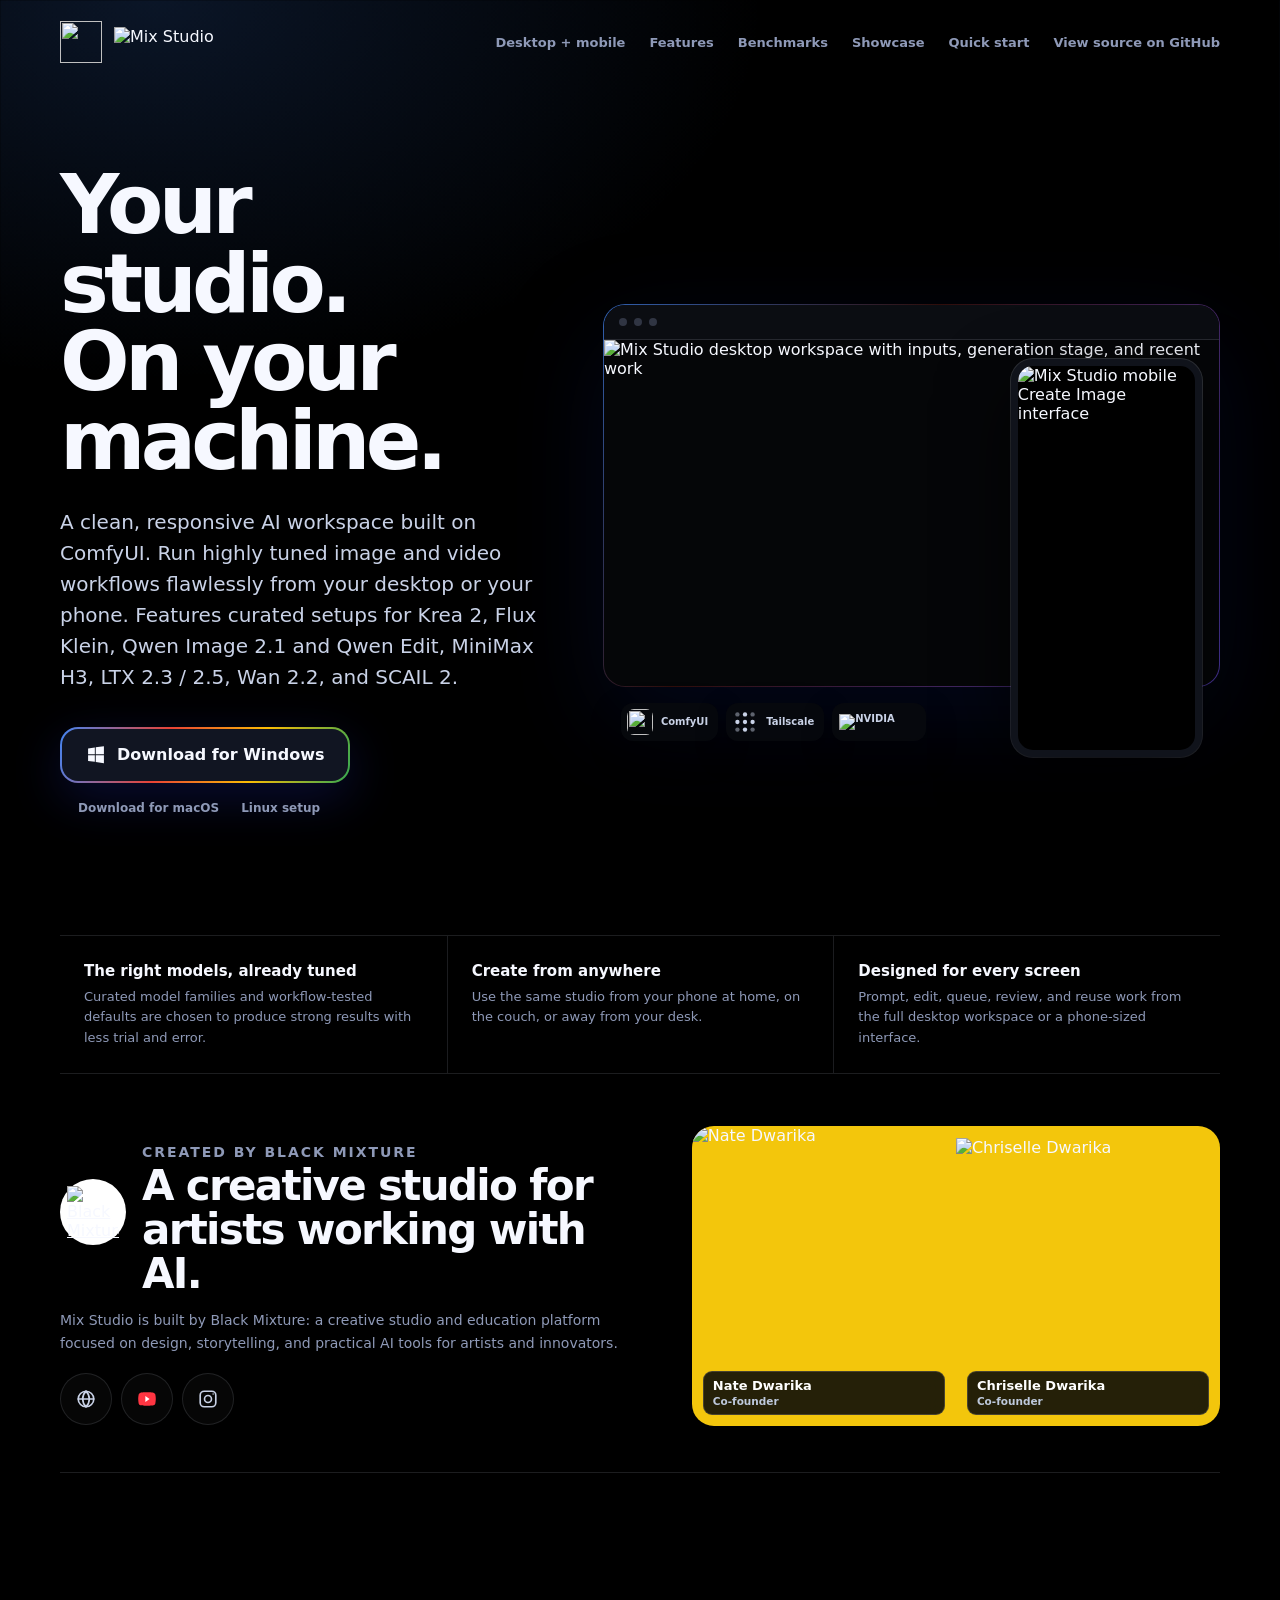
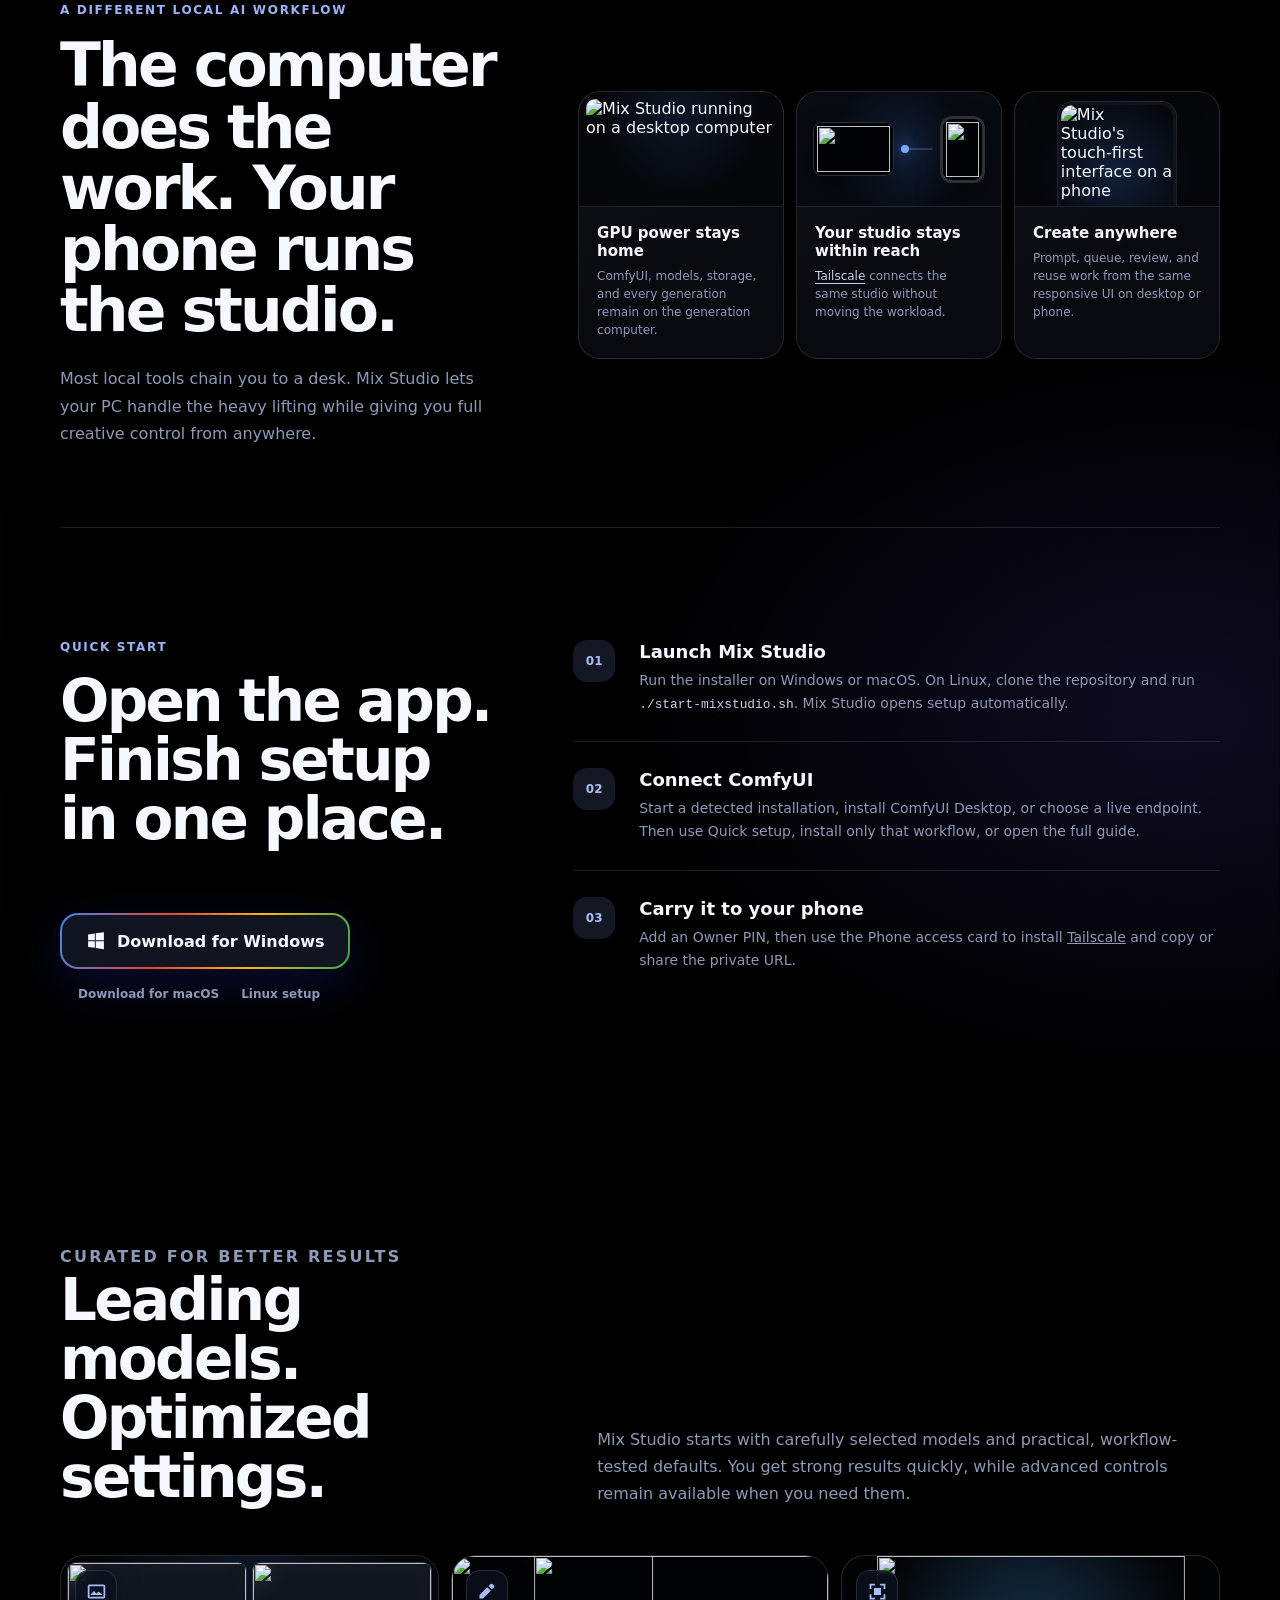
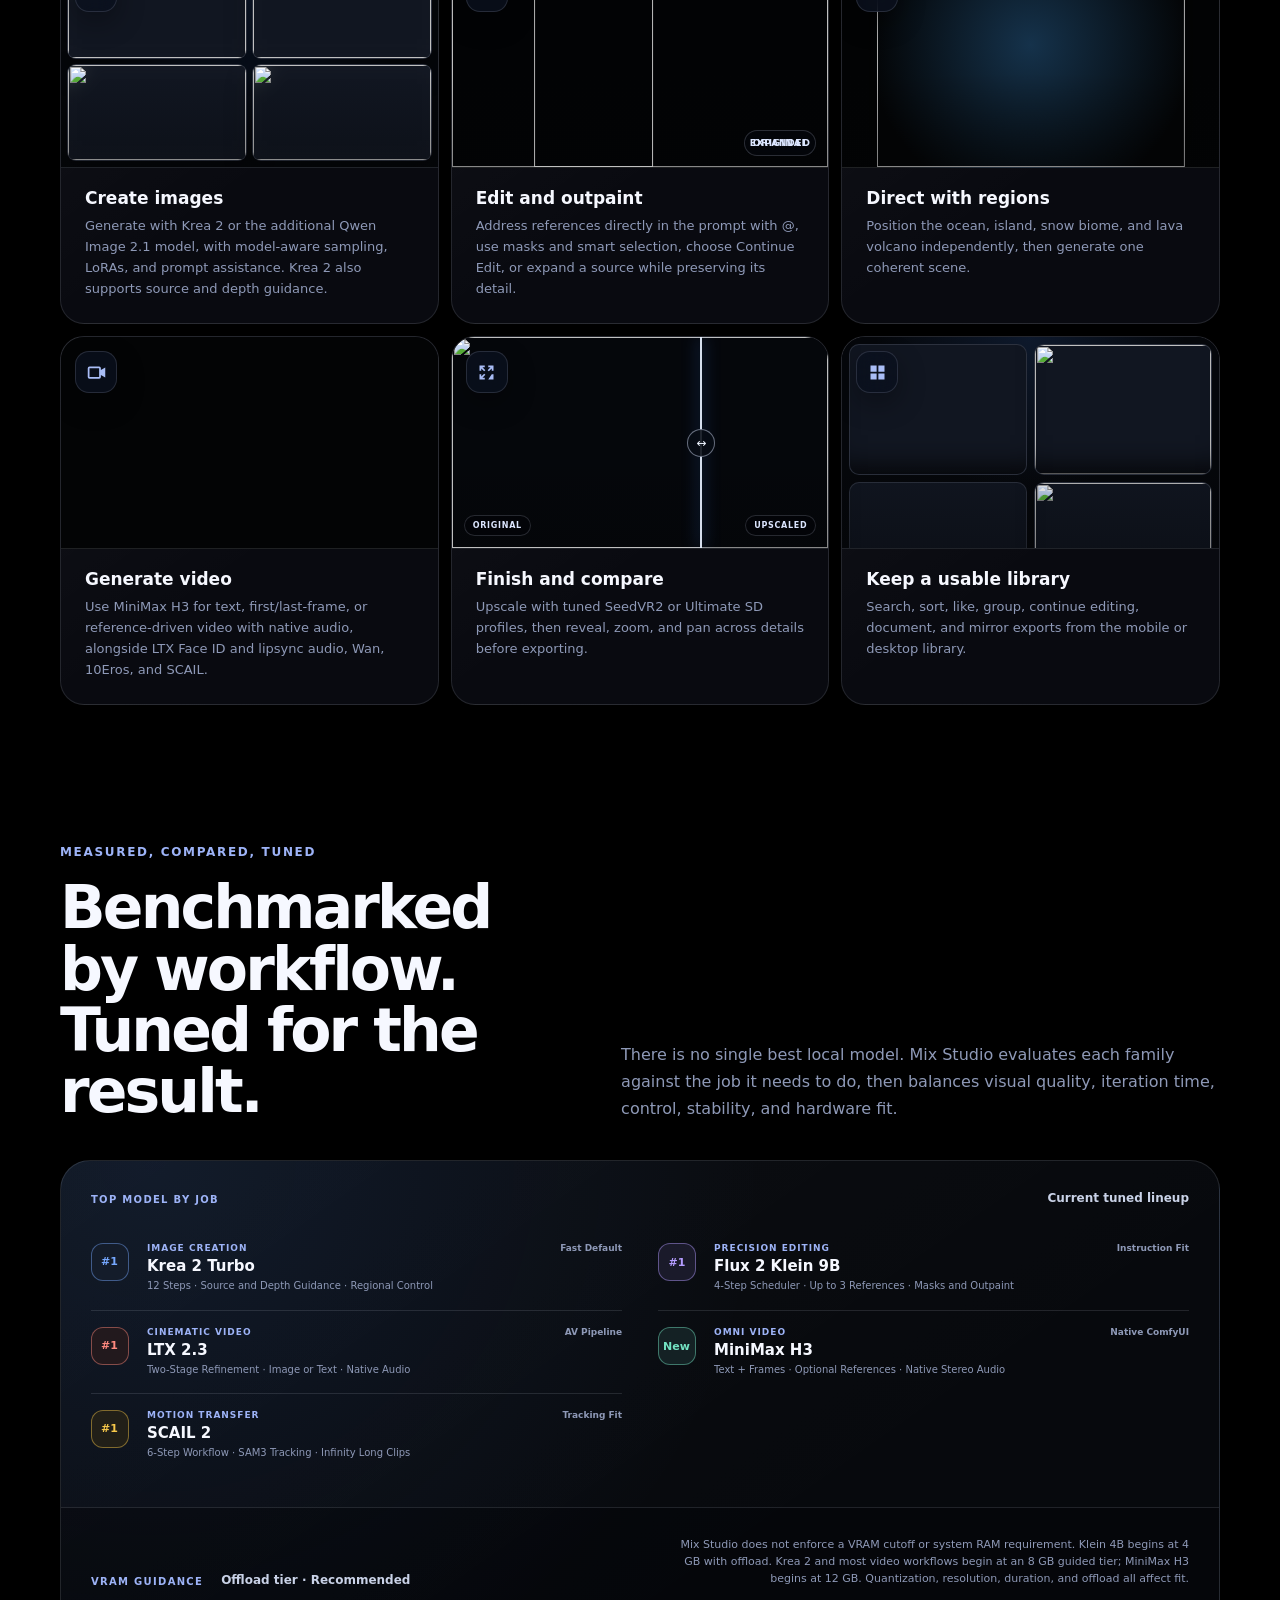
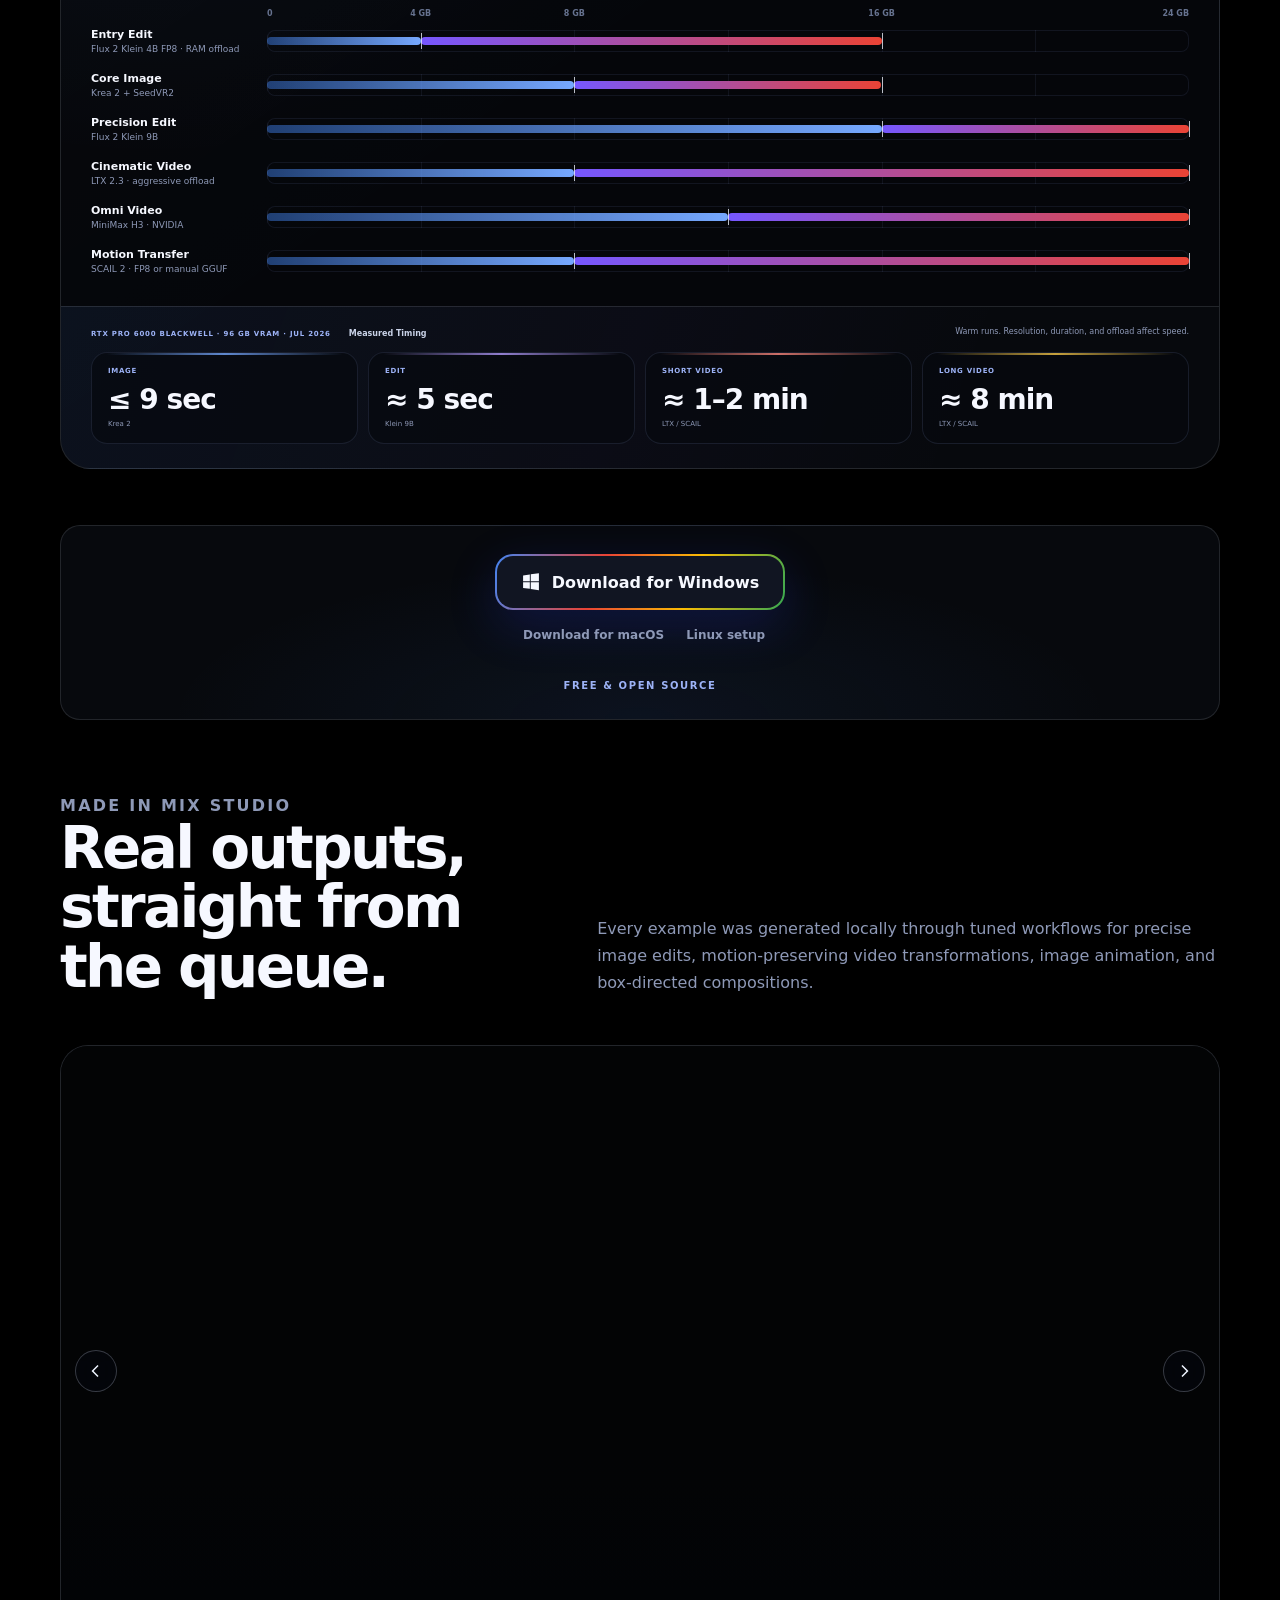
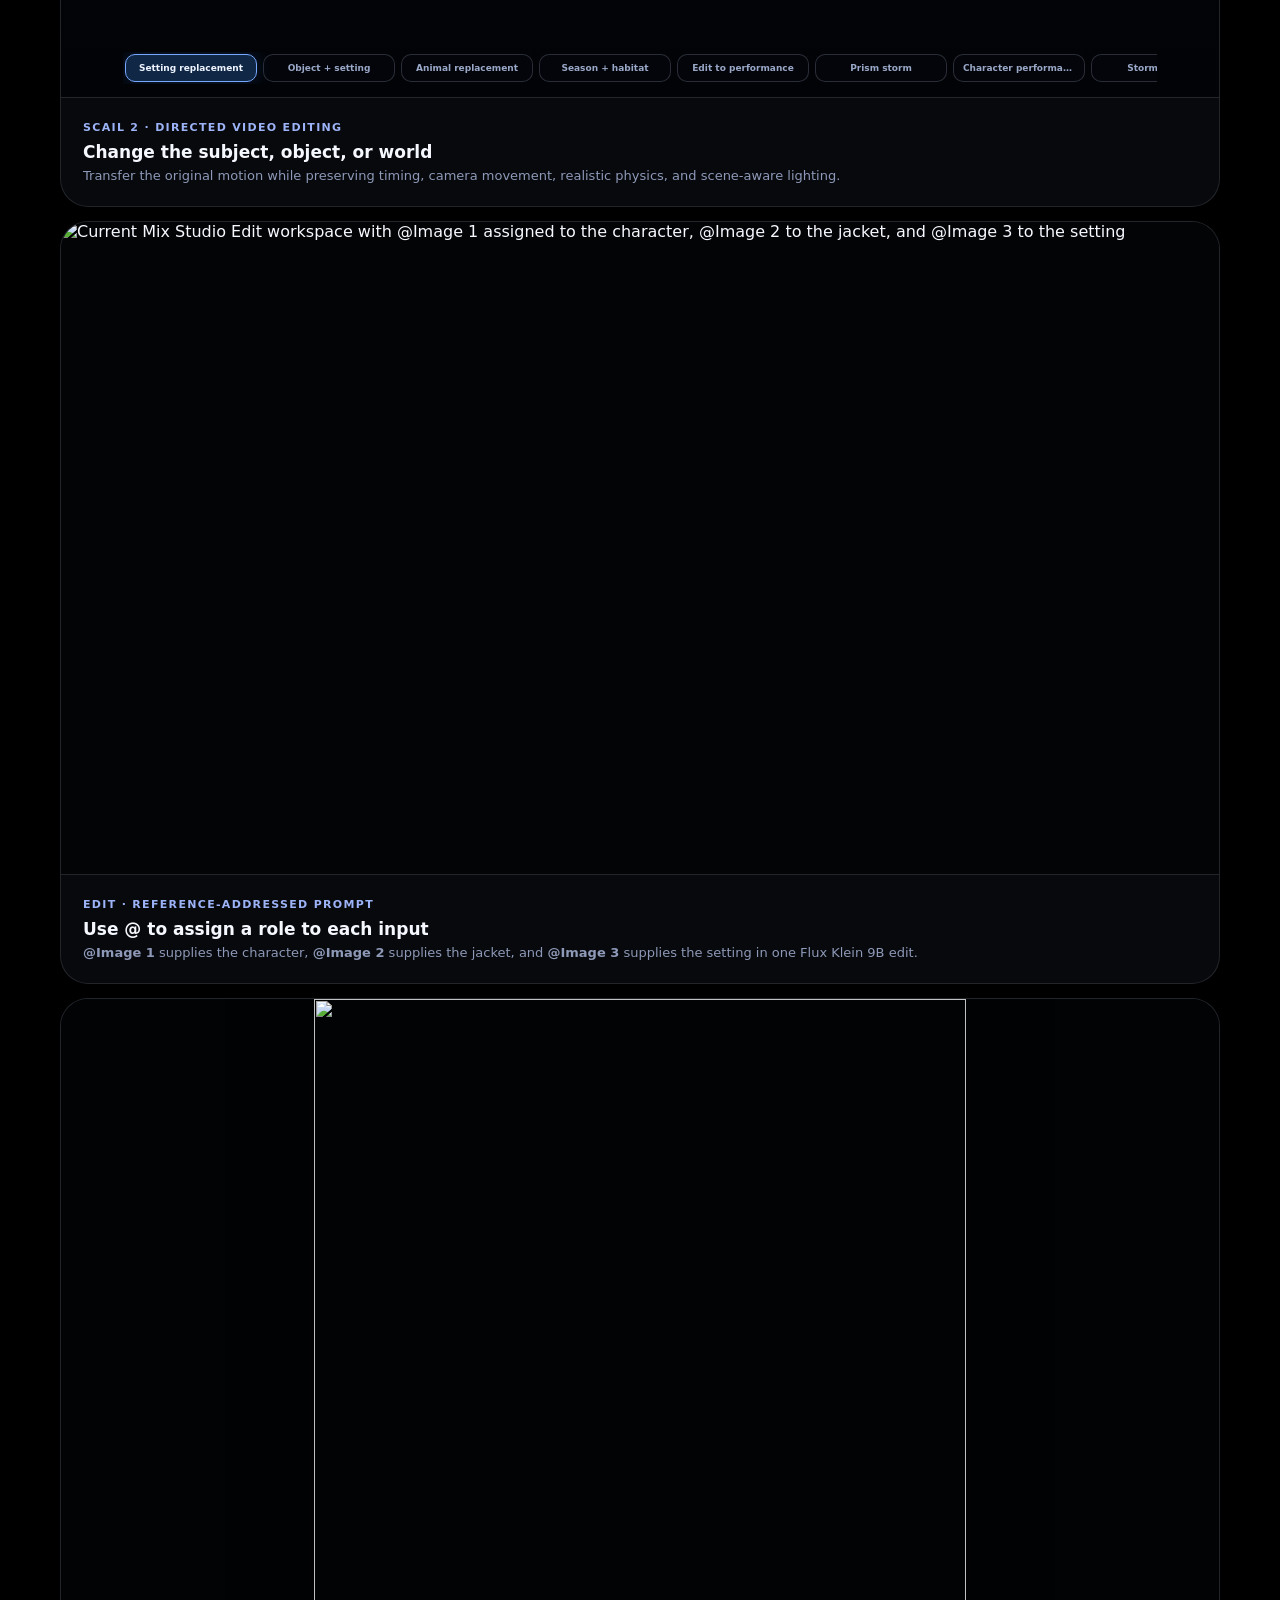
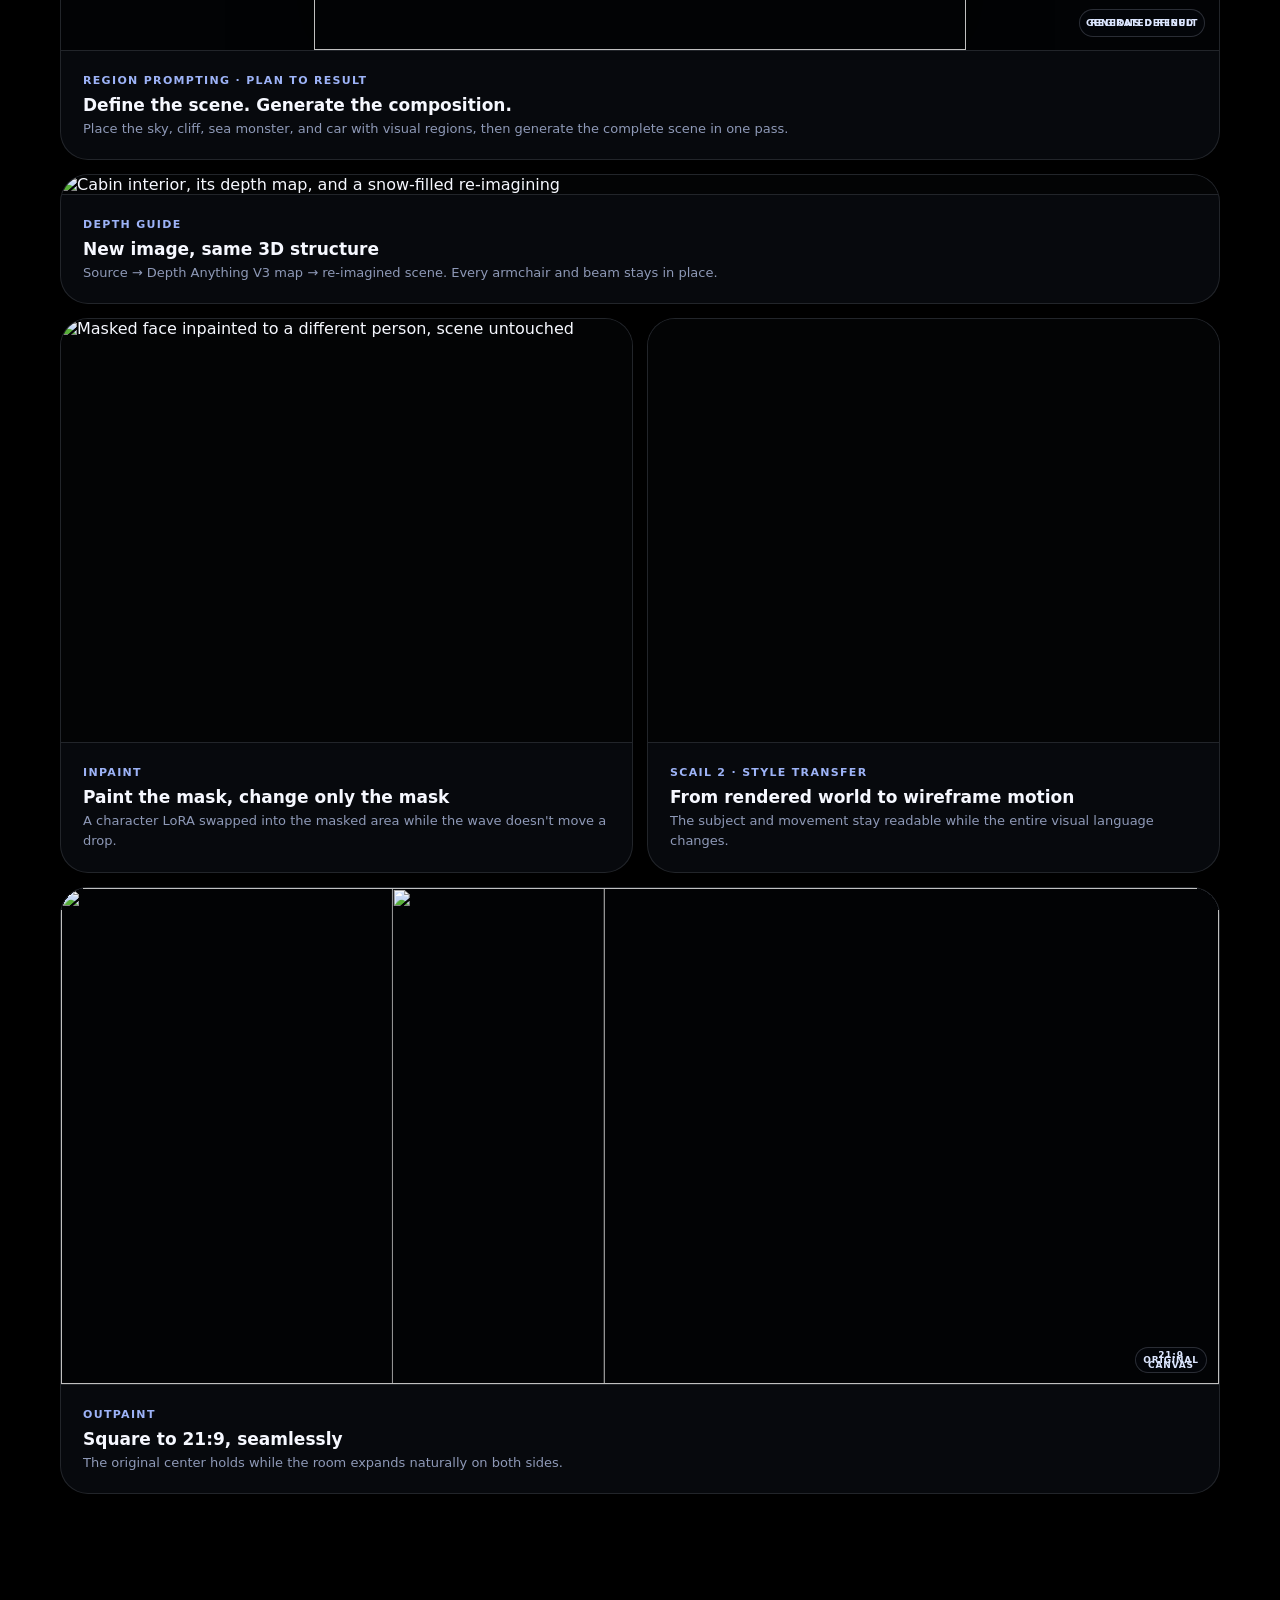
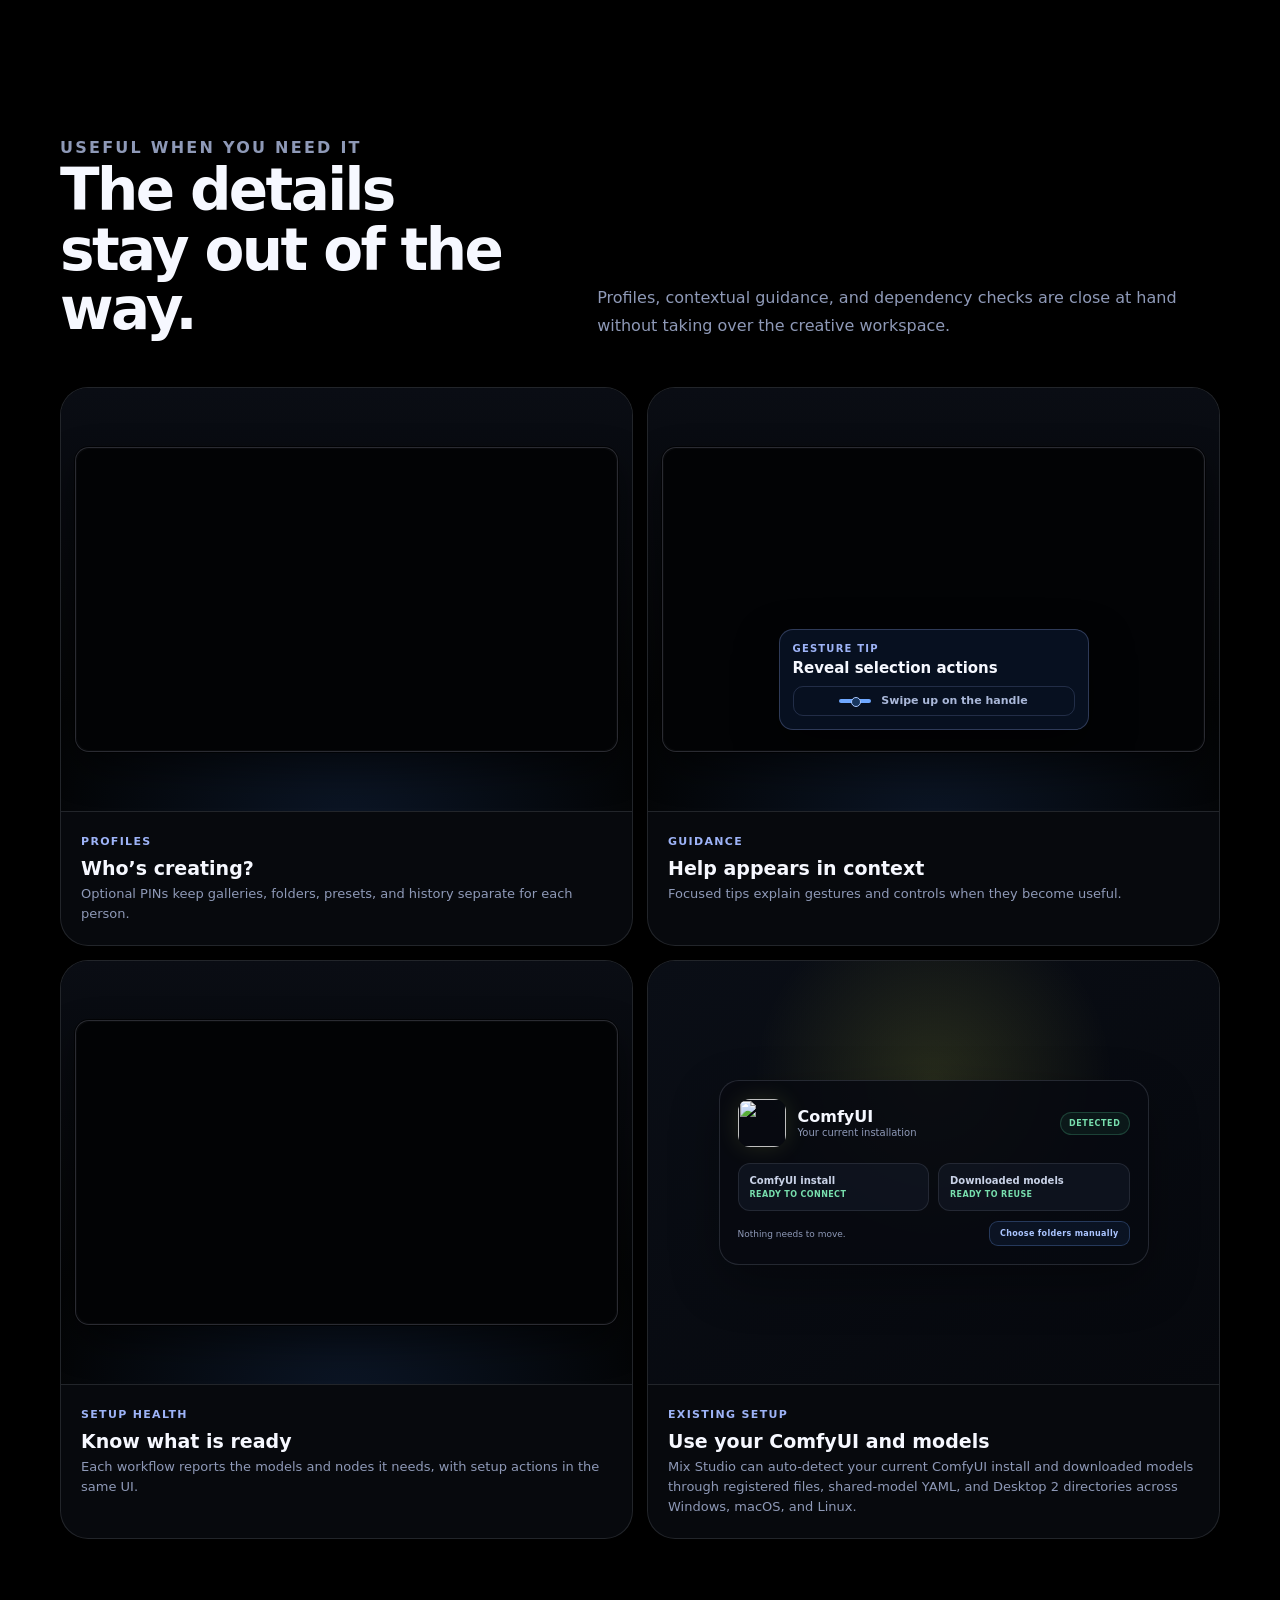
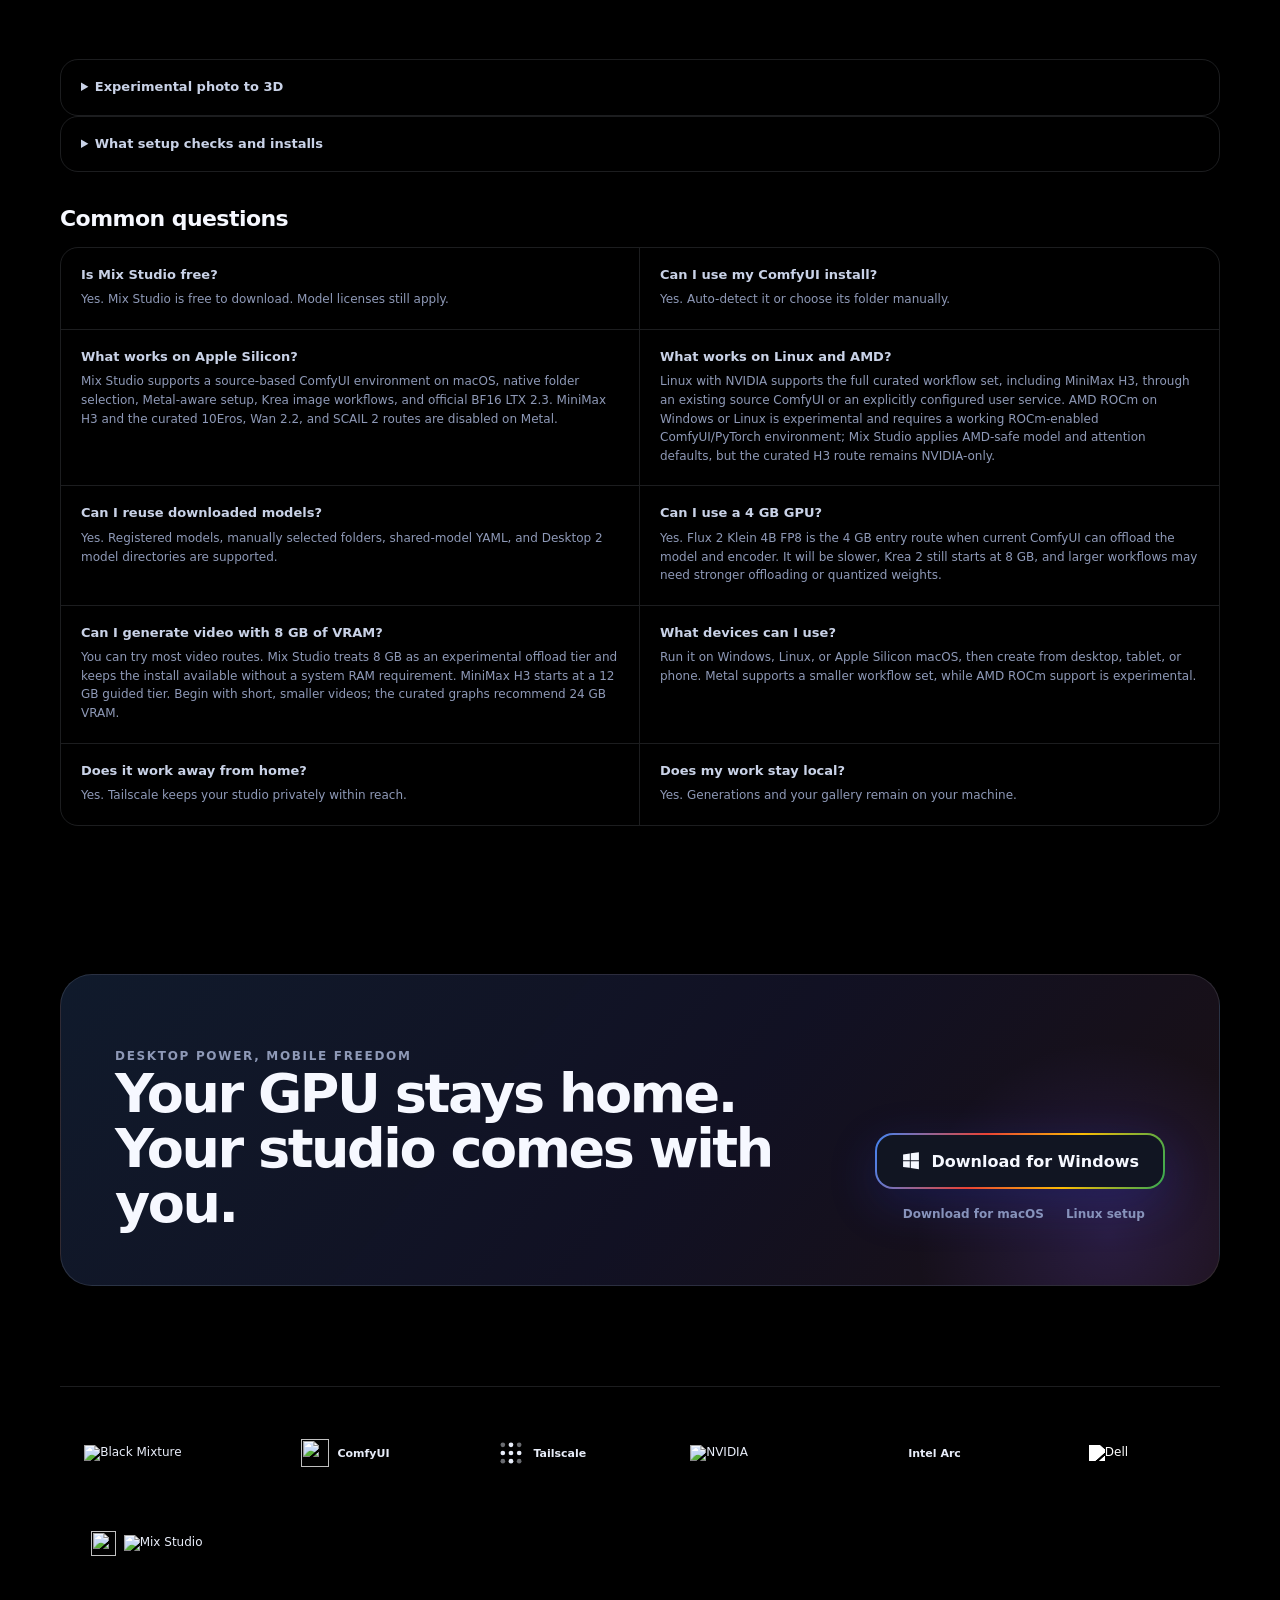
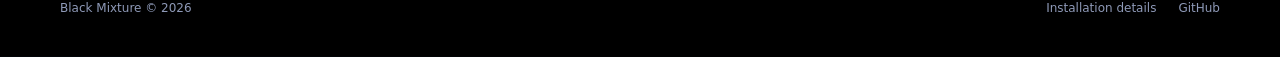
==== commit c9561cd8: "Merge upstream/main: Smart production workspace, Gaussian splats (3D), Qwen 2.1 Resolved 43 conflict" ====
--- a/docs/download/index.html
+++ b/docs/download/index.html
@@ -4,7 +4,7 @@
   <meta charset="utf-8" />
   <meta name="viewport" content="width=device-width, initial-scale=1" />
   <meta name="theme-color" content="#000000" />
-  <meta name="description" content="A clean, responsive AI workspace built on ComfyUI. Run highly tuned image and video workflows flawlessly from your desktop or your phone. Features curated setups for Krea 2, Flux Klein, Qwen Edit, MiniMax H3, LTX 2.3, Wan 2.2, and SCAIL 2." />
+  <meta name="description" content="A clean, responsive AI workspace built on ComfyUI. Run highly tuned image and video workflows flawlessly from your desktop or your phone. Features curated setups for Krea 2, Flux Klein, Qwen Image 2.1 and Qwen Edit, MiniMax H3, LTX 2.3 / 2.5, Wan 2.2, and SCAIL 2." />
   <title>Mix Studio | Responsive AI workspace for ComfyUI</title>
   <link rel="icon" href="./mix-studio-logo.svg" type="image/svg+xml" />
   <style>
@@ -587,7 +587,7 @@
       <section class="hero">
         <div class="hero-copy">
           <h1>Your studio.<br />On your machine.</h1>
-          <p class="lede">A clean, responsive AI workspace built on ComfyUI. Run highly tuned image and video workflows flawlessly from your desktop or your phone. Features curated setups for Krea 2, Flux Klein, Qwen Edit, MiniMax H3, LTX 2.3, Wan 2.2, and SCAIL 2.</p>
+          <p class="lede">A clean, responsive AI workspace built on ComfyUI. Run highly tuned image and video workflows flawlessly from your desktop or your phone. Features curated setups for Krea 2, Flux Klein, Qwen Image 2.1 and Qwen Edit, MiniMax H3, LTX 2.3 / 2.5, Wan 2.2, and SCAIL 2.</p>
           <div class="actions download-actions">
             <a class="download" href="./install_MixStudio.bat" download="install_MixStudio.bat">
               <svg class="platform-icon platform-windows" viewBox="0 0 24 24" aria-hidden="true"><path fill="currentColor" d="M2.5 4.3 10.6 3v8H2.5V4.3Zm9.2-1.5 9.8-1.4V11h-9.8V2.8ZM2.5 12.2h8.1v8l-8.1-1.1v-6.9Zm9.2 0h9.8v9.7l-9.8-1.4v-8.3Z"/></svg>
@@ -650,7 +650,7 @@
           <p>Mix Studio starts with carefully selected models and practical, workflow-tested defaults. You get strong results quickly, while advanced controls remain available when you need them.</p>
         </div>
         <div class="feature-grid">
-          <article class="feature"><div class="feature-media feature-create"><div class="create-gallery" role="img" aria-label="Four complete generated examples taking turns expanding from a gallery"><div class="create-tile"><img class="create-back" src="./media/create-lion.jpg" alt="" loading="lazy" /><img class="create-front" src="./media/create-lion.jpg" alt="" loading="lazy" /></div><div class="create-tile"><img class="create-back" src="./media/create-mercedes.jpg" alt="" loading="lazy" /><img class="create-front" src="./media/create-mercedes.jpg" alt="" loading="lazy" /></div><div class="create-tile"><img class="create-back" src="./media/create-corridor.jpg" alt="" loading="lazy" /><img class="create-front" src="./media/create-corridor.jpg" alt="" loading="lazy" /></div><div class="create-tile"><img class="create-back" src="./media/create-squid.jpg" alt="" loading="lazy" /><img class="create-front" src="./media/create-squid.jpg" alt="" loading="lazy" /></div></div><div class="feature-icon"><svg viewBox="0 0 24 24" aria-hidden="true"><path fill="currentColor" d="M4 4h16a2 2 0 0 1 2 2v12a2 2 0 0 1-2 2H4a2 2 0 0 1-2-2V6a2 2 0 0 1 2-2Zm0 2v12h16V6H4Zm1 10 4-4.5 3 3 2-2.5 5 4H5Z"/></svg></div></div><div class="feature-copy"><h3>Create images</h3><p>Generate with Krea 2, optimized sampling, source matching, depth guidance, LoRAs, and prompt assistance.</p></div></article>
+          <article class="feature"><div class="feature-media feature-create"><div class="create-gallery" role="img" aria-label="Four complete generated examples taking turns expanding from a gallery"><div class="create-tile"><img class="create-back" src="./media/create-lion.jpg" alt="" loading="lazy" /><img class="create-front" src="./media/create-lion.jpg" alt="" loading="lazy" /></div><div class="create-tile"><img class="create-back" src="./media/create-mercedes.jpg" alt="" loading="lazy" /><img class="create-front" src="./media/create-mercedes.jpg" alt="" loading="lazy" /></div><div class="create-tile"><img class="create-back" src="./media/create-corridor.jpg" alt="" loading="lazy" /><img class="create-front" src="./media/create-corridor.jpg" alt="" loading="lazy" /></div><div class="create-tile"><img class="create-back" src="./media/create-squid.jpg" alt="" loading="lazy" /><img class="create-front" src="./media/create-squid.jpg" alt="" loading="lazy" /></div></div><div class="feature-icon"><svg viewBox="0 0 24 24" aria-hidden="true"><path fill="currentColor" d="M4 4h16a2 2 0 0 1 2 2v12a2 2 0 0 1-2 2H4a2 2 0 0 1-2-2V6a2 2 0 0 1 2-2Zm0 2v12h16V6H4Zm1 10 4-4.5 3 3 2-2.5 5 4H5Z"/></svg></div></div><div class="feature-copy"><h3>Create images</h3><p>Generate with Krea 2 or the additional Qwen Image 2.1 model, with model-aware sampling, LoRAs, and prompt assistance. Krea 2 also supports source and depth guidance.</p></div></article>
           <article class="feature"><div class="feature-media feature-outpaint"><div class="outpaint-sequence" role="img" aria-label="Square cabin image expanding into a seamless widescreen outpaint"><img class="outpaint-result" src="./media/outpaint-wide.jpg" alt="" loading="lazy" /><img class="outpaint-source" src="./media/outpaint-source.jpg" alt="" loading="lazy" /><div class="outpaint-status" aria-hidden="true"><span class="original">Original</span><span class="expanded">Expanded</span></div></div><div class="feature-icon"><svg viewBox="0 0 24 24" aria-hidden="true"><path fill="currentColor" d="m4 16 9-9 4 4-9 9H4v-4Zm10.4-10.4 1.9-1.9a2 2 0 0 1 2.8 0l1.2 1.2a2 2 0 0 1 0 2.8l-1.9 1.9-4-4Z"/></svg></div></div><div class="feature-copy"><h3>Edit and outpaint</h3><p>Address references directly in the prompt with @, use masks and smart selection, choose Continue Edit, or expand a source while preserving its detail.</p></div></article>
           <article class="feature"><div class="feature-media feature-region"><div class="feature-region-demo" role="img" aria-label="Ocean, island, snow biome, and lava volcano prompt regions appearing over a generated two-biome island before revealing the clean result"><img class="feature-region-back" src="./media/region-island.png" alt="" loading="lazy" /><div class="feature-region-canvas"><img src="./media/region-island.png" alt="" loading="lazy" /><div class="feature-region-box ocean"><span>Ocean</span></div><div class="feature-region-box island"><span>Island</span></div><div class="feature-region-box snow"><span>Snow biome</span></div><div class="feature-region-box volcano"><span>Lava volcano</span></div></div></div><div class="feature-icon"><svg viewBox="0 0 24 24" aria-hidden="true"><path fill="currentColor" d="M3 3h6v2H5v4H3V3Zm12 0h6v6h-2V5h-4V3ZM3 15h2v4h4v2H3v-6Zm16 0h2v6h-6v-2h4v-4ZM8 8h8v8H8V8Z"/></svg></div></div><div class="feature-copy"><h3>Direct with regions</h3><p>Position the ocean, island, snow biome, and lava volcano independently, then generate one coherent scene.</p></div></article>
           <article class="feature"><div class="feature-media feature-video"><video src="./media/scail-hand-fantasy.mp4" autoplay muted loop playsinline preload="metadata" aria-label="A phone hand movement transferred into a generated fantasy world"></video><div class="feature-icon"><svg viewBox="0 0 24 24" aria-hidden="true"><path fill="currentColor" d="M4 5h11a2 2 0 0 1 2 2v2.2l5-3v11.6l-5-3V17a2 2 0 0 1-2 2H4a2 2 0 0 1-2-2V7a2 2 0 0 1 2-2Zm0 2v10h11V7H4Z"/></svg></div></div><div class="feature-copy"><h3>Generate video</h3><p>Use MiniMax H3 for text, first/last-frame, or reference-driven video with native audio, alongside LTX Face ID and lipsync audio, Wan, 10Eros, and SCAIL.</p></div></article>
@@ -734,6 +734,7 @@
       </section>
 
       <section class="setup-details" id="setup-details" aria-label="Setup details and common questions">
+        <details class="notice"><summary>Experimental photo to 3D</summary><p>Enable Experimental Features to turn a photo into a local H3 orbit video and Gaussian splat. Explore the scene in Mix Studio, adjust its center and visible range, or export the PLY. Windows setup installs COLMAP and Brush separately. Generated environments can contain floaters or inconsistent geometry; this is an optional experiment. <a href="https://github.com/BlackMixture/Mix-Studio/blob/main/docs/gaussian-splats.md">Read the workflow guide</a>.</p></details>
         <details class="notice"><summary>What setup checks and installs</summary><p>Hardware-aware setup detects GPU memory, offers the official Klein 4B FP8 route with offload from 4 GB, and offers Krea 2 INT8 ConvRot on 4–12 GB systems when Krea is selected. It does not enforce a system RAM requirement. It verifies ComfyUI 0.26.0 or newer for Krea 2, 0.27.0 or newer for native INT8 ConvRot, and 0.30.0 or newer for MiniMax H3. H3's separate Ref2VA model downloads only when Reference mode is selected. Setup reuses models already registered through ComfyUI, warns before a below-tier choice while keeping the install-anyway option, and never silently lowers a requested resolution or batch. The bootstrap retrieves the public <a href="https://github.com/BlackMixture/Mix-Studio">Mix Studio repository</a>; ComfyUI, models, and nodes download only after you choose an in-app setup option. The uninstaller leaves shared ComfyUI files and models in place.</p></details>
         <section class="faq" aria-labelledby="faq-title">
           <h3 id="faq-title">Common questions</h3>
